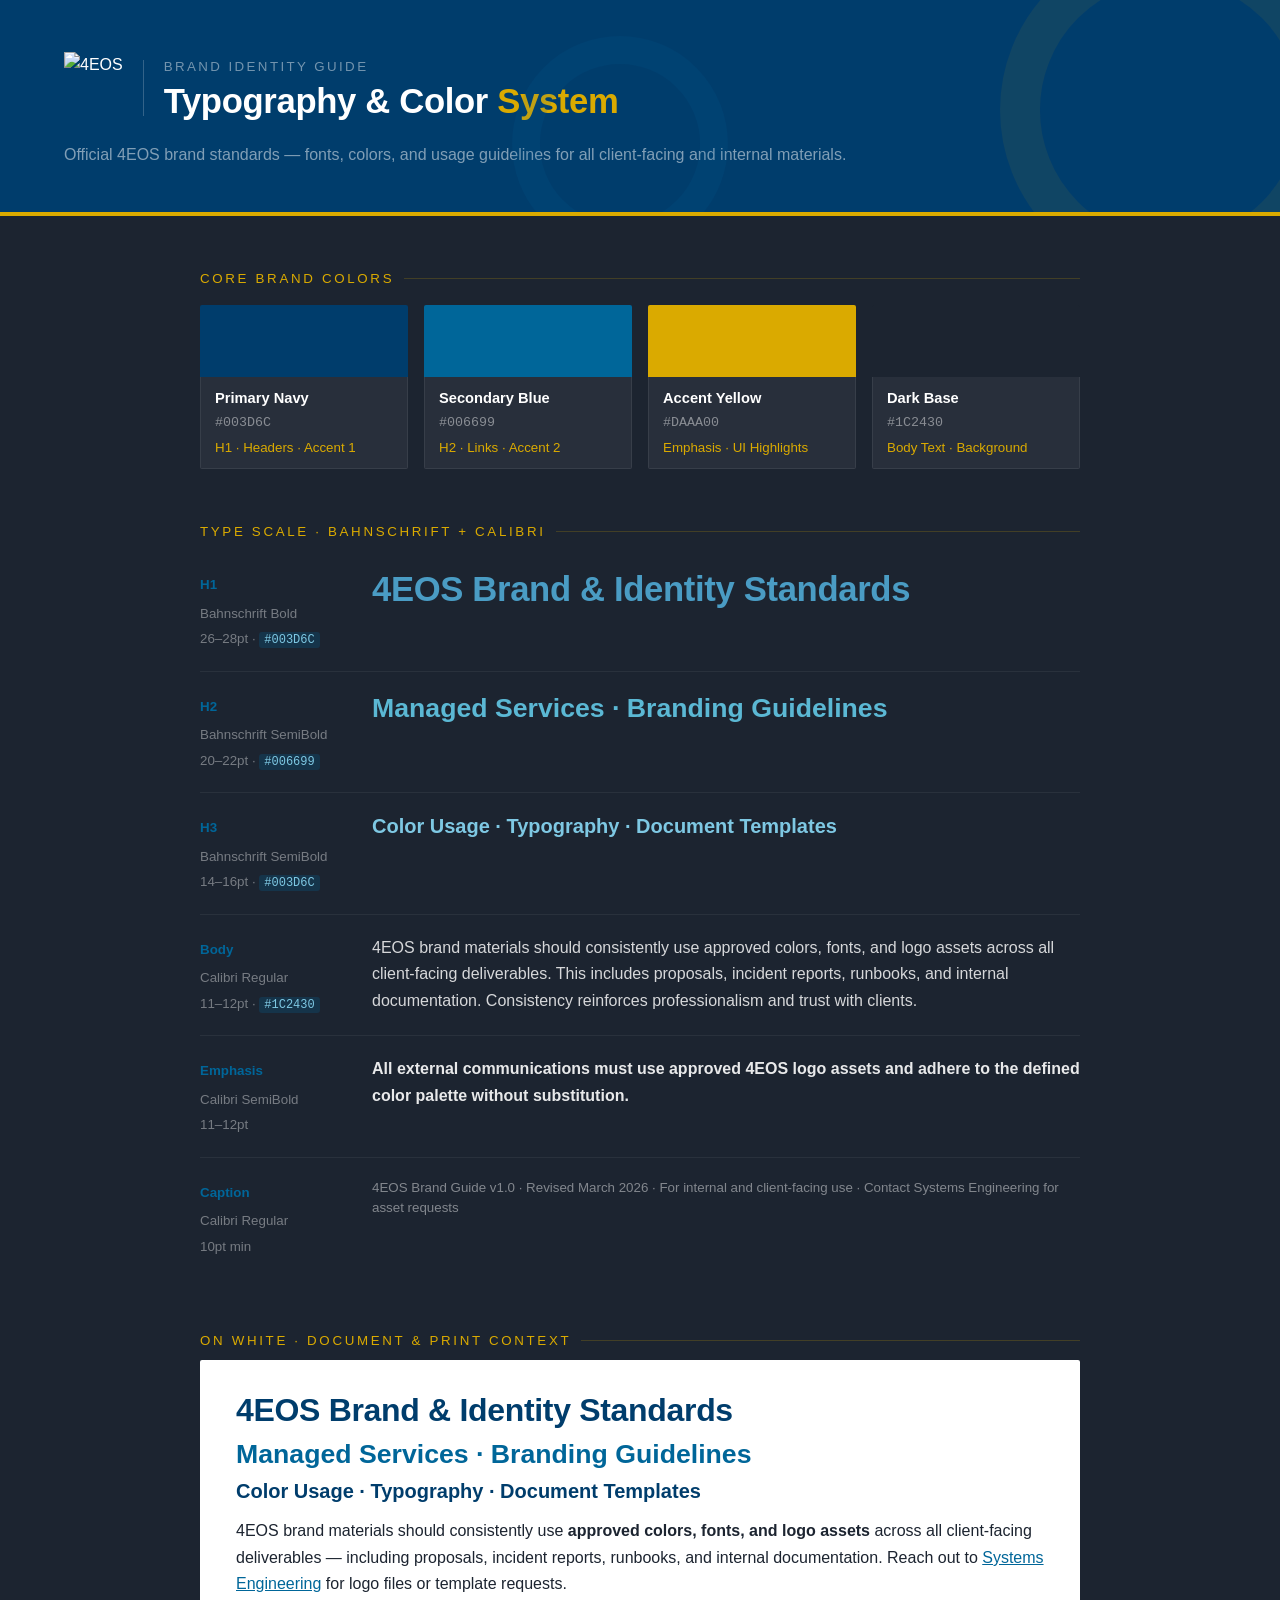
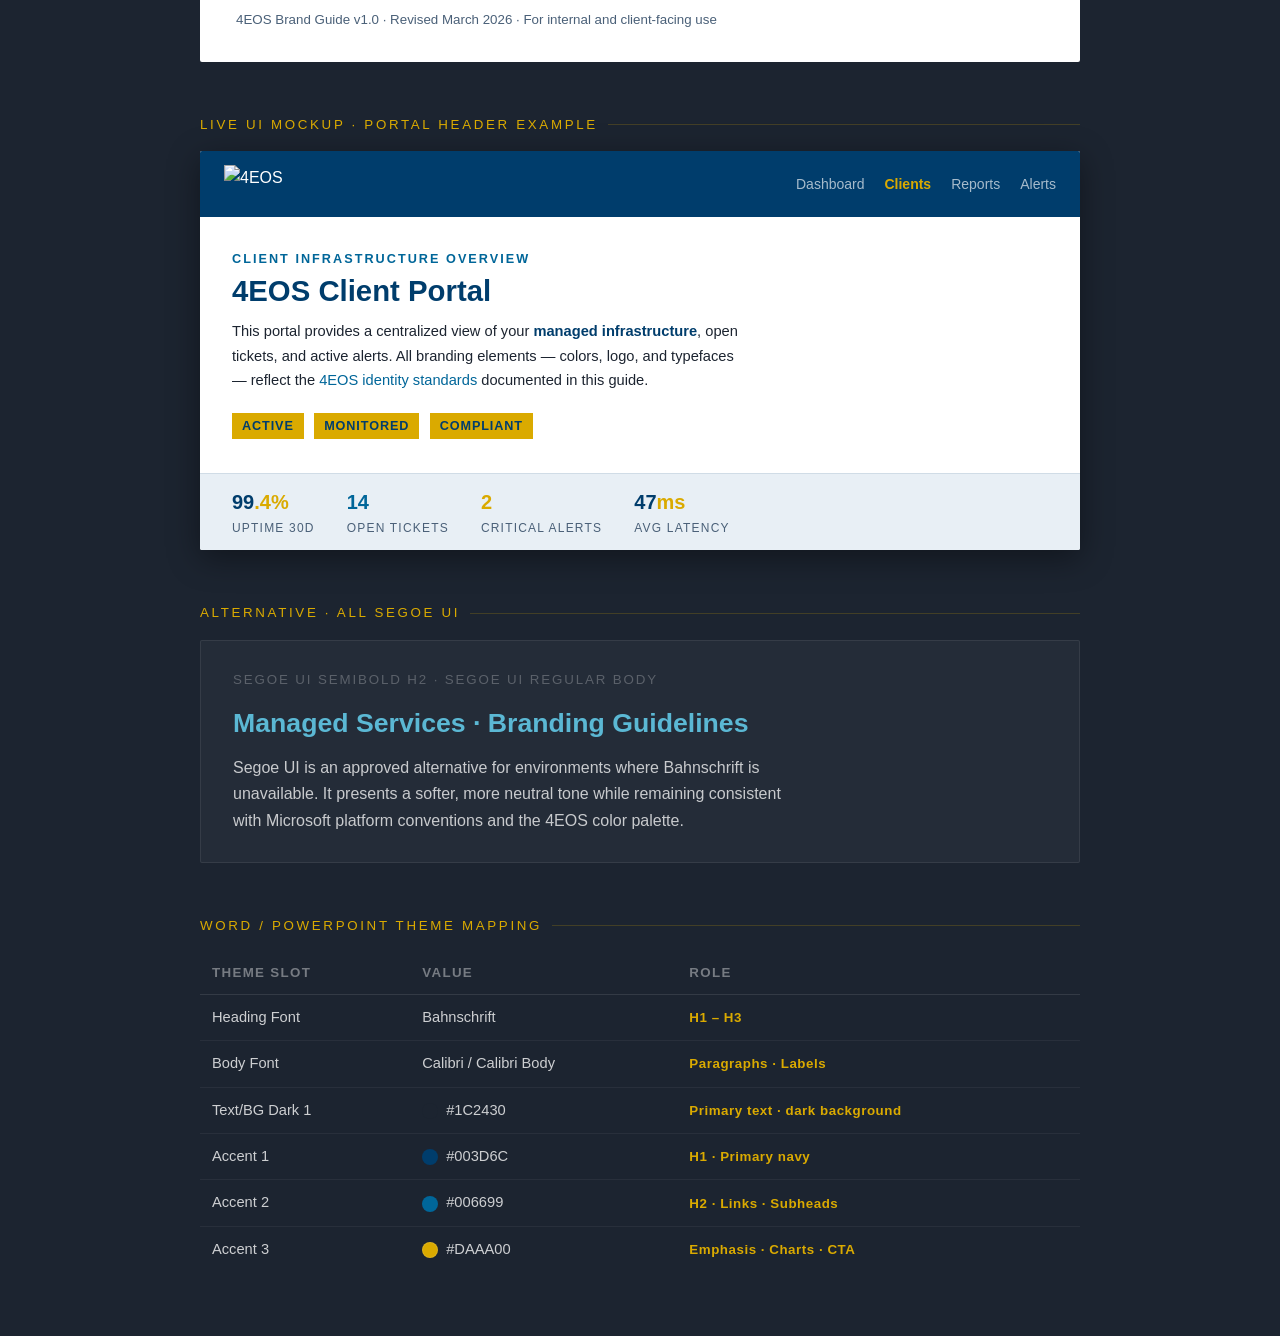
==== index.html @ 2e1c5537 "Add files via upload" ====
<!DOCTYPE html>
<html lang="en">
<head>
<meta charset="UTF-8">
<meta name="viewport" content="width=device-width, initial-scale=1.0">
<title>4EOS Brand Guide</title>
<style>
  :root {
    --navy:   #003D6C;
    --blue:   #006699;
    --yellow: #DAAA00;
    --dark:   #1C2430;
    --mid:    #4A6078;
    --light:  #E8EFF5;
    --white:  #FFFFFF;
  }

  * { box-sizing: border-box; margin: 0; padding: 0; }

  body {
    background: var(--dark);
    color: var(--white);
    font-family: 'Calibri', 'Calibri Body', sans-serif;
    font-size: 12pt;
    line-height: 1.6;
  }

  /* ── HEADER ── */
  .site-header {
    background: var(--navy);
    padding: 52px 64px 44px;
    border-bottom: 4px solid var(--yellow);
    position: relative;
    overflow: hidden;
  }
  .site-header::before {
    content: '';
    position: absolute;
    top: -60px; right: -60px;
    width: 260px; height: 260px;
    border: 40px solid rgba(218,170,0,0.07);
    border-radius: 50%;
  }
  .site-header::after {
    content: '';
    position: absolute;
    bottom: -40px; left: 40%;
    width: 160px; height: 160px;
    border: 28px solid rgba(0,102,153,0.12);
    border-radius: 50%;
  }
  .logo-row {
    display: flex;
    align-items: center;
    gap: 20px;
    margin-bottom: 18px;
  }
  .logo-badge {
    display: inline-block;
    height: 72px;
    width: auto;
  }
  .header-divider {
    width: 1px;
    height: 56px;
    background: rgba(255,255,255,0.2);
  }
  .header-label {
    font-family: 'Calibri', sans-serif;
    font-size: 10pt;
    color: rgba(255,255,255,0.45);
    letter-spacing: 0.18em;
    text-transform: uppercase;
    margin-bottom: 4px;
    display: block;
  }
  .header-title {
    font-family: 'Bahnschrift', 'Arial Narrow', sans-serif;
    font-weight: 700;
    font-size: 26pt;
    color: var(--white);
    letter-spacing: -0.01em;
    line-height: 1.1;
  }
  .header-title span { color: var(--yellow); }
  .header-sub {
    font-family: 'Calibri', sans-serif;
    font-size: 12pt;
    color: rgba(255,255,255,0.5);
    margin-top: 10px;
  }

  /* ── LAYOUT ── */
  .container {
    max-width: 960px;
    margin: 0 auto;
    padding: 0 40px 64px;
  }

  /* ── SECTION TITLES ── */
  .section { margin-top: 52px; }
  .section-label {
    font-family: 'Calibri', sans-serif;
    font-size: 10pt;
    letter-spacing: 0.2em;
    text-transform: uppercase;
    color: var(--yellow);
    margin-bottom: 8px;
    display: flex;
    align-items: center;
    gap: 10px;
  }
  .section-label::after {
    content: '';
    flex: 1;
    height: 1px;
    background: rgba(218,170,0,0.2);
  }

  /* ── TYPE SPECIMENS ── */
  .specimen-row {
    display: grid;
    grid-template-columns: 140px 1fr;
    gap: 0 32px;
    align-items: start;
    padding: 20px 0;
    border-bottom: 1px solid rgba(255,255,255,0.06);
  }
  .specimen-row:last-child { border-bottom: none; }
  .spec-meta { padding-top: 4px; }
  .spec-tag {
    font-family: 'Calibri', sans-serif;
    font-size: 10pt;
    color: var(--blue);
    font-weight: 600;
    display: block;
    margin-bottom: 4px;
  }
  .spec-detail {
    font-family: 'Calibri', sans-serif;
    font-size: 10pt;
    color: rgba(255,255,255,0.4);
    line-height: 1.5;
  }
  .spec-detail code {
    background: rgba(0,102,153,0.25);
    padding: 1px 5px;
    border-radius: 3px;
    font-size: 9pt;
    color: #7EC8E3;
  }

  .t-h1 {
    font-family: 'Bahnschrift', 'Arial Narrow', sans-serif;
    font-weight: 700;
    font-size: 26pt;
    color: #4A9CC4;
    line-height: 1.15;
    letter-spacing: -0.01em;
  }
  .t-h2 {
    font-family: 'Bahnschrift', 'Arial Narrow', sans-serif;
    font-weight: 600;
    font-size: 20pt;
    color: #5BB8D4;
    line-height: 1.2;
  }
  .t-h3 {
    font-family: 'Bahnschrift', 'Arial Narrow', sans-serif;
    font-weight: 600;
    font-size: 15pt;
    color: #7EC8E3;
    line-height: 1.3;
  }
  .t-body {
    font-family: 'Calibri', 'Calibri Body', sans-serif;
    font-size: 12pt;
    color: rgba(255,255,255,0.82);
    line-height: 1.65;
  }
  .t-emphasis {
    font-family: 'Calibri', 'Calibri Body', sans-serif;
    font-size: 12pt;
    font-weight: 600;
    color: rgba(255,255,255,0.9);
    line-height: 1.65;
  }
  .t-caption {
    font-family: 'Calibri', 'Calibri Body', sans-serif;
    font-size: 10pt;
    color: rgba(255,255,255,0.45);
    line-height: 1.5;
  }

  /* On-white */
  .white-panel {
    background: var(--white);
    border-radius: 2px;
    padding: 32px 36px;
  }
  .white-panel .t-h1 { color: var(--navy); }
  .white-panel .t-h2 { color: var(--blue); }
  .white-panel .t-h3 { color: var(--navy); }
  .white-panel .t-body { color: var(--dark); }
  .white-panel .t-emphasis { color: var(--dark); }
  .white-panel .t-caption { color: var(--mid); }

  /* ── COLOR SWATCHES ── */
  .swatch-row {
    display: flex;
    gap: 16px;
    flex-wrap: wrap;
    margin-top: 16px;
  }
  .swatch { flex: 1; min-width: 140px; border-radius: 2px; overflow: hidden; }
  .swatch-color { height: 72px; }
  .swatch-info {
    background: rgba(255,255,255,0.05);
    padding: 10px 14px;
    border: 1px solid rgba(255,255,255,0.07);
    border-top: none;
  }
  .swatch-name {
    font-family: 'Bahnschrift', sans-serif;
    font-size: 11pt;
    font-weight: 600;
    color: var(--white);
    display: block;
  }
  .swatch-hex {
    font-family: 'Calibri', monospace;
    font-size: 10pt;
    color: rgba(255,255,255,0.45);
    margin-top: 2px;
    display: block;
  }
  .swatch-role {
    font-family: 'Calibri', sans-serif;
    font-size: 10pt;
    color: var(--yellow);
    margin-top: 3px;
    display: block;
  }

  /* ── MOCKUP ── */
  .mockup-card {
    background: var(--white);
    border-radius: 2px;
    overflow: hidden;
    margin-top: 16px;
    box-shadow: 0 8px 32px rgba(0,0,0,0.4);
  }
  .card-header-bar {
    background: var(--navy);
    padding: 14px 24px;
    display: flex;
    align-items: center;
    justify-content: space-between;
  }
  .card-nav { display: flex; gap: 20px; }
  .card-nav a {
    font-family: 'Calibri', sans-serif;
    font-size: 10.5pt;
    color: rgba(255,255,255,0.65);
    text-decoration: none;
  }
  .card-nav a.active { color: var(--yellow); font-weight: 600; }
  .card-body { padding: 32px 32px 28px; }
  .card-eyebrow {
    font-family: 'Calibri', sans-serif;
    font-size: 9.5pt;
    letter-spacing: 0.16em;
    text-transform: uppercase;
    color: var(--blue);
    font-weight: 600;
    margin-bottom: 6px;
  }
  .card-h1 {
    font-family: 'Bahnschrift', sans-serif;
    font-weight: 700;
    font-size: 22pt;
    color: var(--navy);
    line-height: 1.1;
    margin-bottom: 12px;
  }
  .card-body-text {
    font-family: 'Calibri', 'Calibri Body', sans-serif;
    font-size: 11pt;
    color: var(--dark);
    line-height: 1.65;
    max-width: 520px;
    margin-bottom: 20px;
  }
  .card-body-text strong { color: var(--navy); font-weight: 600; }
  .card-body-text a { color: var(--blue); text-decoration: none; }
  .highlight-pill {
    display: inline-block;
    background: var(--yellow);
    color: var(--navy);
    font-family: 'Bahnschrift', sans-serif;
    font-weight: 700;
    font-size: 9.5pt;
    letter-spacing: 0.07em;
    padding: 3px 10px;
    margin-right: 6px;
    margin-bottom: 6px;
  }
  .card-footer-bar {
    background: var(--light);
    border-top: 1px solid #D0DCE6;
    padding: 12px 32px;
    display: flex;
    gap: 32px;
  }
  .stat-val {
    font-family: 'Bahnschrift', sans-serif;
    font-weight: 700;
    font-size: 15pt;
    color: var(--navy);
  }
  .stat-val span { color: var(--yellow); }
  .stat-lbl {
    font-family: 'Calibri', sans-serif;
    font-size: 9pt;
    color: var(--mid);
    text-transform: uppercase;
    letter-spacing: 0.1em;
    display: block;
    margin-top: 1px;
  }

  /* ── SEGOE ALT ── */
  .segoe-demo {
    background: rgba(255,255,255,0.04);
    border: 1px solid rgba(255,255,255,0.08);
    border-radius: 2px;
    padding: 28px 32px;
    margin-top: 16px;
  }
  .segoe-h {
    font-family: 'Segoe UI Variable', 'Segoe UI', sans-serif;
    font-weight: 600;
    font-size: 20pt;
    color: #5BB8D4;
    margin-bottom: 10px;
  }
  .segoe-body {
    font-family: 'Segoe UI Variable', 'Segoe UI', sans-serif;
    font-weight: 400;
    font-size: 12pt;
    color: rgba(255,255,255,0.75);
    line-height: 1.65;
    max-width: 560px;
  }
  .compare-label {
    font-family: 'Calibri', sans-serif;
    font-size: 10pt;
    letter-spacing: 0.14em;
    text-transform: uppercase;
    color: rgba(255,255,255,0.25);
    margin-bottom: 12px;
  }

  /* ── THEME TABLE ── */
  .theme-table {
    width: 100%;
    border-collapse: collapse;
    margin-top: 16px;
    font-family: 'Calibri', sans-serif;
    font-size: 11pt;
  }
  .theme-table th {
    font-family: 'Bahnschrift', sans-serif;
    font-size: 10pt;
    font-weight: 600;
    letter-spacing: 0.1em;
    text-transform: uppercase;
    color: rgba(255,255,255,0.4);
    border-bottom: 1px solid rgba(255,255,255,0.1);
    padding: 10px 12px;
    text-align: left;
  }
  .theme-table td {
    padding: 11px 12px;
    border-bottom: 1px solid rgba(255,255,255,0.05);
    color: rgba(255,255,255,0.78);
    vertical-align: middle;
  }
  .theme-table tr:last-child td { border-bottom: none; }
  .theme-table .dot {
    display: inline-block;
    width: 16px; height: 16px;
    border-radius: 50%;
    vertical-align: middle;
    margin-right: 8px;
  }
  .theme-table .role-cell {
    color: var(--yellow);
    font-weight: 600;
    font-size: 10pt;
    letter-spacing: 0.04em;
  }
</style>
</head>
<body>

<header class="site-header">
  <div class="logo-row">
    <img class="logo-badge" src="https://raw.githubusercontent.com/4EOS/deployment-assets/refs/heads/main/4eos_original_logo.webp" alt="4EOS">
    <div class="header-divider"></div>
    <div>
      <span class="header-label">Brand Identity Guide</span>
      <div class="header-title">Typography &amp; Color<span> System</span></div>
    </div>
  </div>
  <div class="header-sub">Official 4EOS brand standards — fonts, colors, and usage guidelines for all client-facing and internal materials.</div>
</header>

<div class="container">

  <!-- COLOR PALETTE -->
  <div class="section">
    <div class="section-label">Core Brand Colors</div>
    <div class="swatch-row">
      <div class="swatch">
        <div class="swatch-color" style="background:#003D6C;"></div>
        <div class="swatch-info">
          <span class="swatch-name">Primary Navy</span>
          <span class="swatch-hex">#003D6C</span>
          <span class="swatch-role">H1 · Headers · Accent 1</span>
        </div>
      </div>
      <div class="swatch">
        <div class="swatch-color" style="background:#006699;"></div>
        <div class="swatch-info">
          <span class="swatch-name">Secondary Blue</span>
          <span class="swatch-hex">#006699</span>
          <span class="swatch-role">H2 · Links · Accent 2</span>
        </div>
      </div>
      <div class="swatch">
        <div class="swatch-color" style="background:#DAAA00;"></div>
        <div class="swatch-info">
          <span class="swatch-name">Accent Yellow</span>
          <span class="swatch-hex">#DAAA00</span>
          <span class="swatch-role">Emphasis · UI Highlights</span>
        </div>
      </div>
      <div class="swatch">
        <div class="swatch-color" style="background:#1C2430;"></div>
        <div class="swatch-info">
          <span class="swatch-name">Dark Base</span>
          <span class="swatch-hex">#1C2430</span>
          <span class="swatch-role">Body Text · Background</span>
        </div>
      </div>
    </div>
  </div>

  <!-- TYPE SCALE -->
  <div class="section">
    <div class="section-label">Type Scale · Bahnschrift + Calibri</div>

    <div class="specimen-row">
      <div class="spec-meta">
        <span class="spec-tag">H1</span>
        <span class="spec-detail">Bahnschrift Bold<br>26–28pt · <code>#003D6C</code></span>
      </div>
      <div class="t-h1">4EOS Brand &amp; Identity Standards</div>
    </div>

    <div class="specimen-row">
      <div class="spec-meta">
        <span class="spec-tag">H2</span>
        <span class="spec-detail">Bahnschrift SemiBold<br>20–22pt · <code>#006699</code></span>
      </div>
      <div class="t-h2">Managed Services · Branding Guidelines</div>
    </div>

    <div class="specimen-row">
      <div class="spec-meta">
        <span class="spec-tag">H3</span>
        <span class="spec-detail">Bahnschrift SemiBold<br>14–16pt · <code>#003D6C</code></span>
      </div>
      <div class="t-h3">Color Usage · Typography · Document Templates</div>
    </div>

    <div class="specimen-row">
      <div class="spec-meta">
        <span class="spec-tag">Body</span>
        <span class="spec-detail">Calibri Regular<br>11–12pt · <code>#1C2430</code></span>
      </div>
      <div class="t-body">4EOS brand materials should consistently use approved colors, fonts, and logo assets across all client-facing deliverables. This includes proposals, incident reports, runbooks, and internal documentation. Consistency reinforces professionalism and trust with clients.</div>
    </div>

    <div class="specimen-row">
      <div class="spec-meta">
        <span class="spec-tag">Emphasis</span>
        <span class="spec-detail">Calibri SemiBold<br>11–12pt</span>
      </div>
      <div class="t-emphasis">All external communications must use approved 4EOS logo assets and adhere to the defined color palette without substitution.</div>
    </div>

    <div class="specimen-row">
      <div class="spec-meta">
        <span class="spec-tag">Caption</span>
        <span class="spec-detail">Calibri Regular<br>10pt min</span>
      </div>
      <div class="t-caption">4EOS Brand Guide v1.0 · Revised March 2026 · For internal and client-facing use · Contact Systems Engineering for asset requests</div>
    </div>
  </div>

  <!-- ON-WHITE -->
  <div class="section">
    <div class="section-label">On White · Document &amp; Print Context</div>
    <div class="white-panel">
      <div class="t-h1" style="color:#003D6C; font-size:24pt;">4EOS Brand &amp; Identity Standards</div>
      <div class="t-h2" style="margin-top:10px;">Managed Services · Branding Guidelines</div>
      <div class="t-h3" style="margin-top:8px;">Color Usage · Typography · Document Templates</div>
      <div class="t-body" style="color:#1C2430; margin-top:14px;">4EOS brand materials should consistently use <span style="font-weight:600;">approved colors, fonts, and logo assets</span> across all client-facing deliverables — including proposals, incident reports, runbooks, and internal documentation. Reach out to <a href="#" style="color:#006699;">Systems Engineering</a> for logo files or template requests.</div>
      <div class="t-caption" style="color:#4A6078; margin-top:12px;">4EOS Brand Guide v1.0 · Revised March 2026 · For internal and client-facing use</div>
    </div>
  </div>

  <!-- LIVE MOCKUP -->
  <div class="section">
    <div class="section-label">Live UI Mockup · Portal Header Example</div>
    <div class="mockup-card">
      <div class="card-header-bar">
        <img src="https://raw.githubusercontent.com/4EOS/deployment-assets/refs/heads/main/4eos_original_logo.webp" alt="4EOS" style="height:38px; width:auto;">
        <nav class="card-nav">
          <a href="#">Dashboard</a>
          <a href="#" class="active">Clients</a>
          <a href="#">Reports</a>
          <a href="#">Alerts</a>
        </nav>
      </div>
      <div class="card-body">
        <div class="card-eyebrow">Client Infrastructure Overview</div>
        <div class="card-h1">4EOS Client Portal</div>
        <div class="card-body-text">
          This portal provides a centralized view of your <strong>managed infrastructure</strong>, open tickets, and active alerts. All branding elements — colors, logo, and typefaces — reflect the <a href="#">4EOS identity standards</a> documented in this guide.
        </div>
        <span class="highlight-pill">ACTIVE</span>
        <span class="highlight-pill">MONITORED</span>
        <span class="highlight-pill">COMPLIANT</span>
      </div>
      <div class="card-footer-bar">
        <div class="stat-item">
          <div class="stat-val">99<span>.4%</span></div>
          <div class="stat-lbl">Uptime 30d</div>
        </div>
        <div class="stat-item">
          <div class="stat-val" style="color:#006699;">14</div>
          <div class="stat-lbl">Open Tickets</div>
        </div>
        <div class="stat-item">
          <div class="stat-val" style="color:#DAAA00;">2</div>
          <div class="stat-lbl">Critical Alerts</div>
        </div>
        <div class="stat-item">
          <div class="stat-val">47<span>ms</span></div>
          <div class="stat-lbl">Avg Latency</div>
        </div>
      </div>
    </div>
  </div>

  <!-- SEGOE ALT -->
  <div class="section">
    <div class="section-label">Alternative · All Segoe UI</div>
    <div class="segoe-demo">
      <div class="compare-label">Segoe UI SemiBold H2 · Segoe UI Regular Body</div>
      <div class="segoe-h">Managed Services · Branding Guidelines</div>
      <div class="segoe-body">Segoe UI is an approved alternative for environments where Bahnschrift is unavailable. It presents a softer, more neutral tone while remaining consistent with Microsoft platform conventions and the 4EOS color palette.</div>
    </div>
  </div>

  <!-- THEME TABLE -->
  <div class="section">
    <div class="section-label">Word / PowerPoint Theme Mapping</div>
    <table class="theme-table">
      <thead>
        <tr>
          <th>Theme Slot</th>
          <th>Value</th>
          <th>Role</th>
        </tr>
      </thead>
      <tbody>
        <tr>
          <td>Heading Font</td>
          <td>Bahnschrift</td>
          <td class="role-cell">H1 – H3</td>
        </tr>
        <tr>
          <td>Body Font</td>
          <td>Calibri / Calibri Body</td>
          <td class="role-cell">Paragraphs · Labels</td>
        </tr>
        <tr>
          <td>Text/BG Dark 1</td>
          <td><span class="dot" style="background:#1C2430;"></span>#1C2430</td>
          <td class="role-cell">Primary text · dark background</td>
        </tr>
        <tr>
          <td>Accent 1</td>
          <td><span class="dot" style="background:#003D6C;"></span>#003D6C</td>
          <td class="role-cell">H1 · Primary navy</td>
        </tr>
        <tr>
          <td>Accent 2</td>
          <td><span class="dot" style="background:#006699;"></span>#006699</td>
          <td class="role-cell">H2 · Links · Subheads</td>
        </tr>
        <tr>
          <td>Accent 3</td>
          <td><span class="dot" style="background:#DAAA00; border:1px solid rgba(255,255,255,0.1);"></span>#DAAA00</td>
          <td class="role-cell">Emphasis · Charts · CTA</td>
        </tr>
      </tbody>
    </table>
  </div>

</div>
</body>
</html>
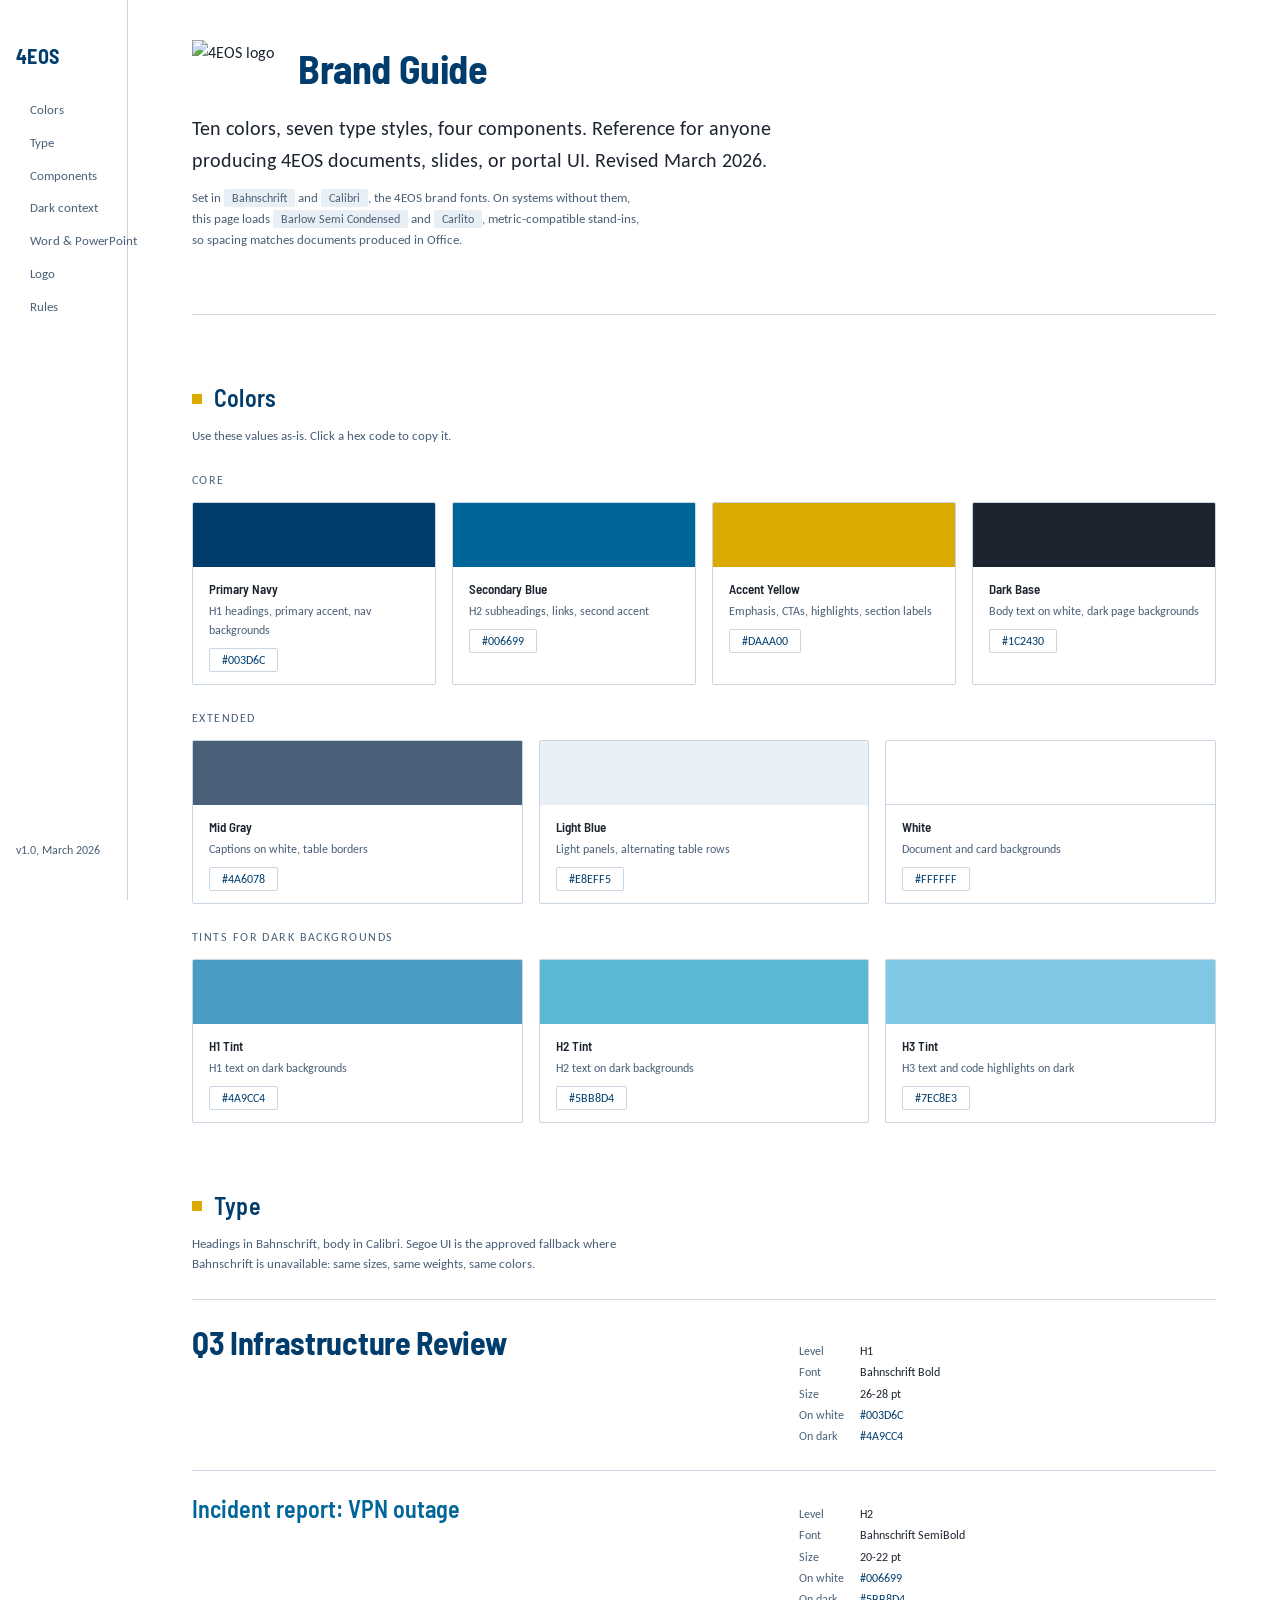
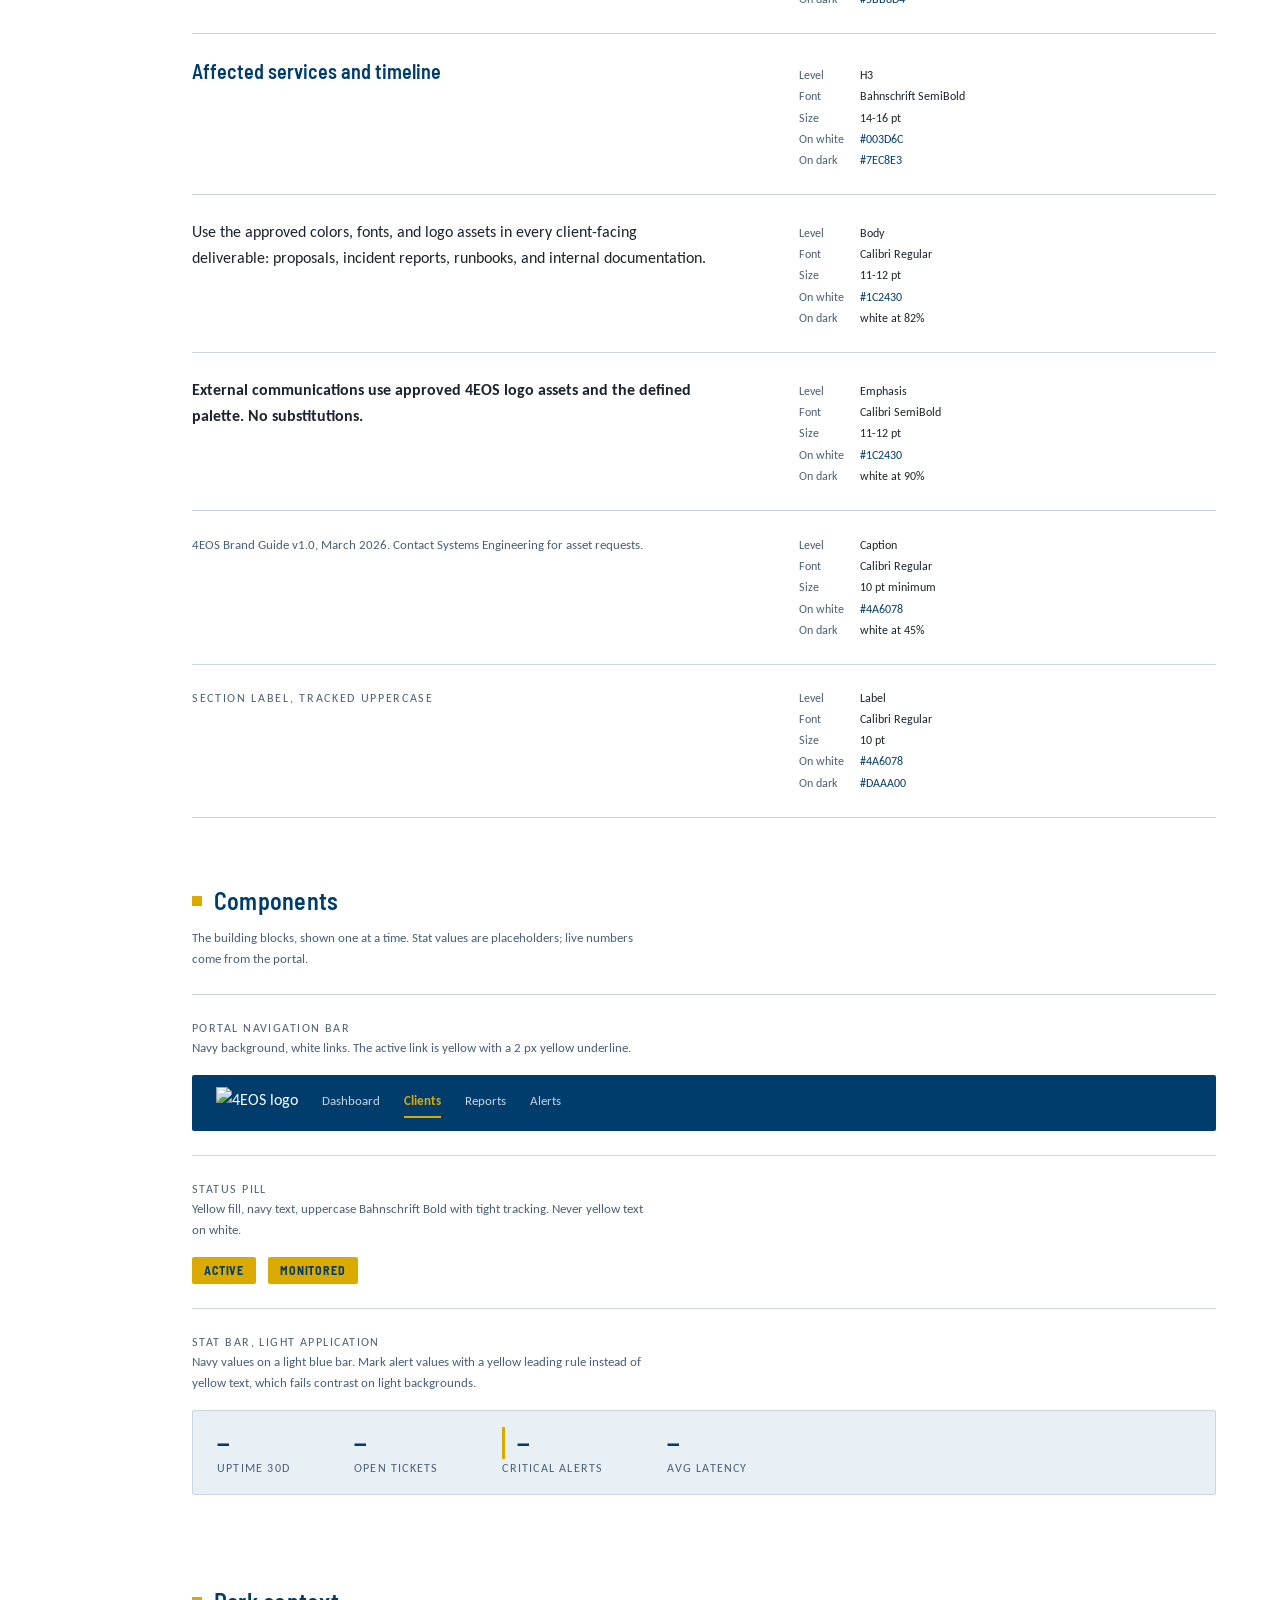
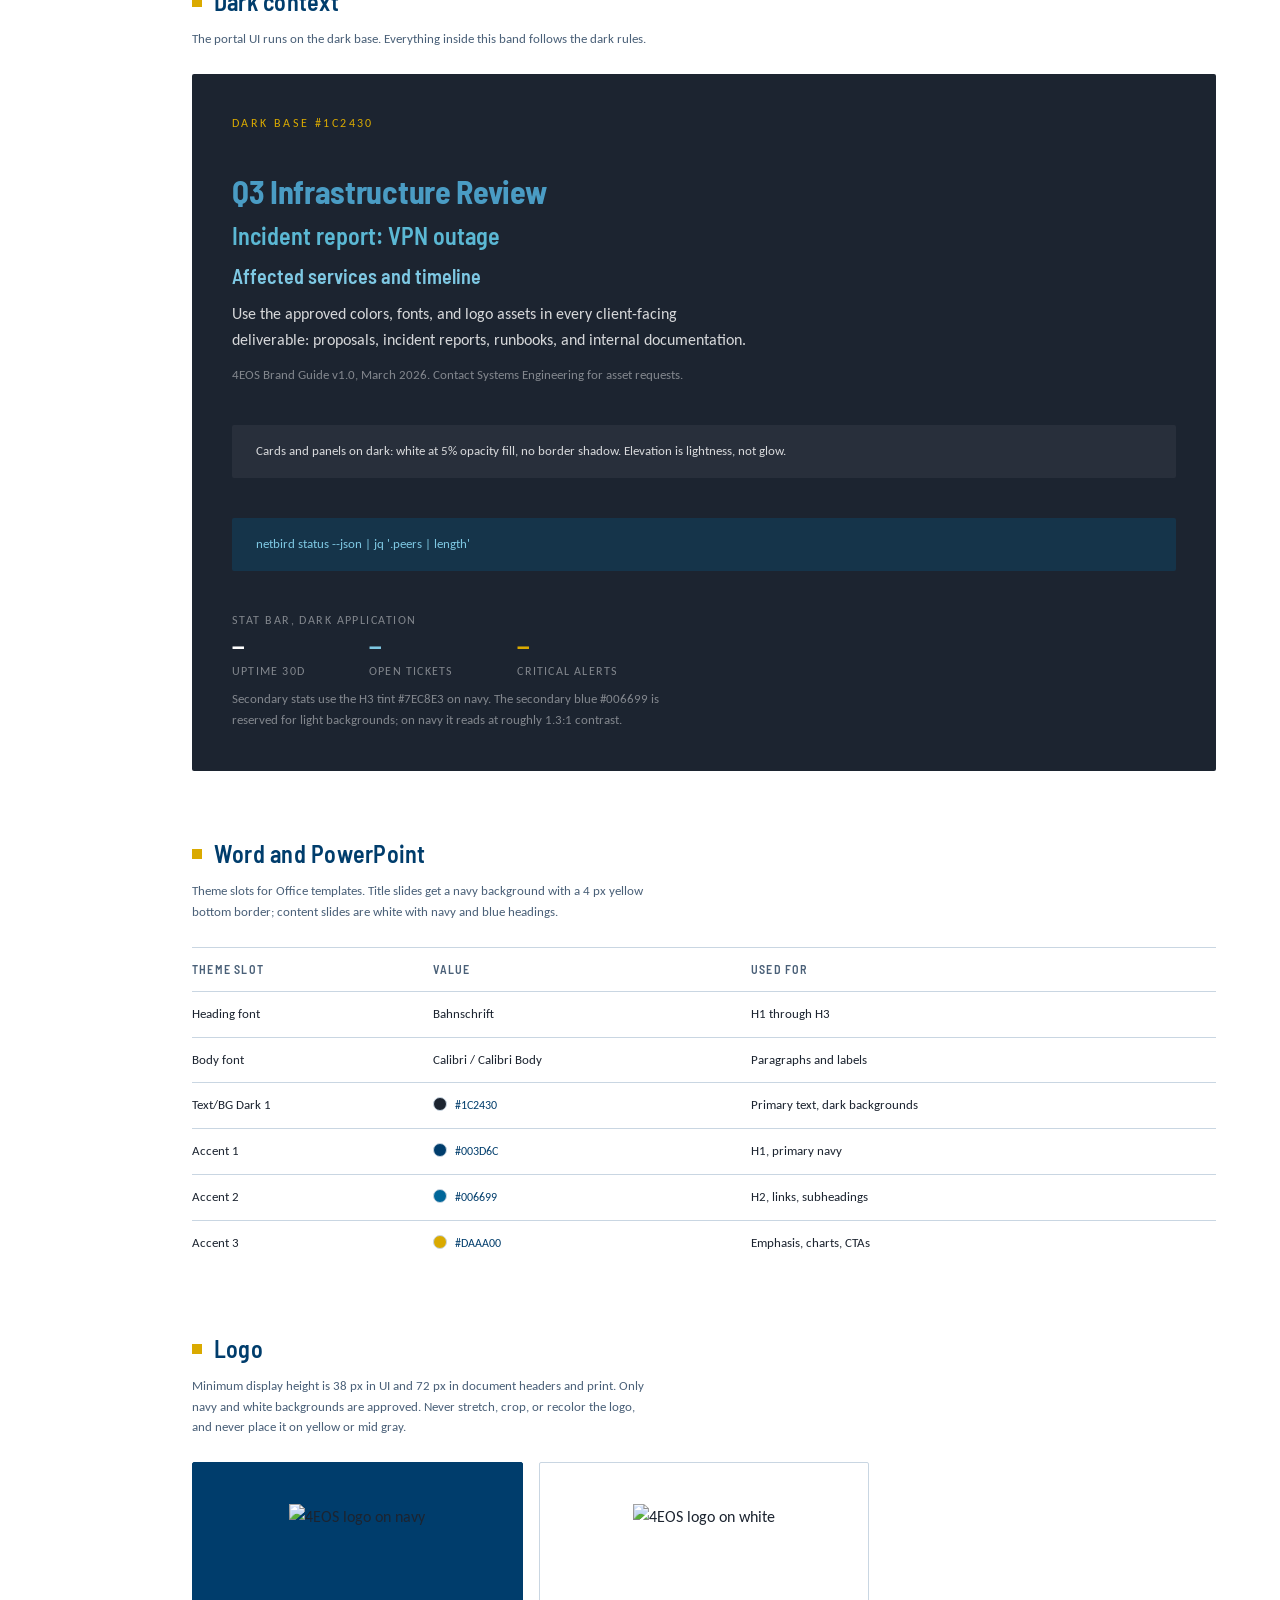
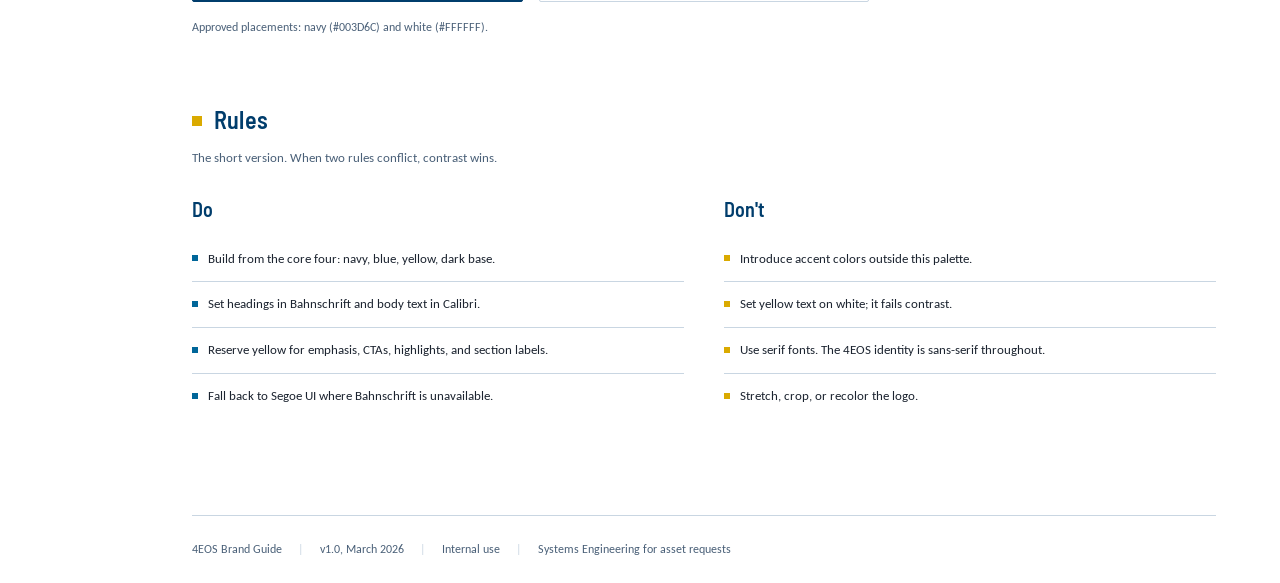
==== commit 0137ab0a: "Revamp brand guide page, add Office/print/web templates - index.html: restructured catalogue layout," ====
--- a/index.html
+++ b/index.html
@@ -2,626 +2,1057 @@
 <html lang="en">
 <head>
 <meta charset="UTF-8">
-<meta name="viewport" content="width=device-width, initial-scale=1.0">
+<meta name="viewport" content="width=device-width, initial-scale=1, viewport-fit=cover">
 <title>4EOS Brand Guide</title>
+<link rel="preconnect" href="https://fonts.googleapis.com">
+<link rel="preconnect" href="https://fonts.gstatic.com" crossorigin>
+<link rel="stylesheet" href="https://fonts.googleapis.com/css2?family=Barlow+Semi+Condensed:wght@600;700&family=Carlito:ital,wght@0,400;0,700;1,400&display=swap">
 <style>
-  :root {
-    --navy:   #003D6C;
-    --blue:   #006699;
-    --yellow: #DAAA00;
-    --dark:   #1C2430;
-    --mid:    #4A6078;
-    --light:  #E8EFF5;
-    --white:  #FFFFFF;
+/* Hallmark · genre: modern-minimal · macrostructure: Catalogue · tone: utilitarian
+ * theme: brand-locked 4EOS palette (white paper · navy/blue/yellow · Bahnschrift+Calibri, with
+ * Barlow Semi Condensed / Carlito webfont stand-ins on systems without the Microsoft fonts)
+ * nav: N3 side-rail (side=left, width=16ch, indicator=text-only) · footer: Ft2 inline single line (separator=pipe)
+ * heads: stacked single column, zero eyebrows, yellow square anchor
+ * enrichment: none (typography + swatches) · motion: copy-feedback only
+ * contrast: pass (40-41) · nav: N3 · footer: Ft2 · slop: pass (42-45)
+ * honest: pass (46) · chrome: pass (47) · tokens: pass (48) · responsive: pass (49) · icons: pass (30)
+ * mobile: pass (34, 49, 50-57)
+ * pre-emit critique: P5 H4 E4 S5 R5 V4
+ * Note: brand paper is pure #FFFFFF by 4EOS specification; Hallmark's tinted-paper rule yields to the locked brand token.
+ * Canonical token export for other projects: ./tokens.css (values come from 4EOS-Brand-Styling-SKILL.md).
+ */
+:root {
+  /* Brand tokens (locked: 4EOS Brand Guide v1.0, March 2026) */
+  --color-navy:    #003D6C;
+  --color-blue:    #006699;
+  --color-yellow:  #DAAA00;
+  --color-dark:    #1C2430;
+  --color-mid:     #4A6078;
+  --color-light:   #E8EFF5;
+  --color-white:   #FFFFFF;
+  --color-h1-tint: #4A9CC4;
+  --color-h2-tint: #5BB8D4;
+  --color-h3-tint: #7EC8E3;
+
+  /* System tokens (derived, not brand) */
+  --color-paper:   var(--color-white);
+  --color-paper-2: var(--color-light);
+  --color-ink:     var(--color-dark);
+  --color-muted:   var(--color-mid);
+  --color-rule:    #C9D6E2;
+  --color-focus:   var(--color-blue);
+  --color-focus-dark: var(--color-h3-tint);
+
+  /* Dark-surface alpha values (brand spec) */
+  --color-dark-body:    rgba(255, 255, 255, 0.82);
+  --color-dark-caption: rgba(255, 255, 255, 0.45);
+  --color-dark-panel:   rgba(255, 255, 255, 0.05);
+  --color-dark-navlink: rgba(255, 255, 255, 0.78);
+  --color-code-bg:      rgba(0, 102, 153, 0.25);
+
+  --font-display: 'Bahnschrift', 'Barlow Semi Condensed', 'Arial Narrow', sans-serif;
+  --font-body:    'Calibri', 'Calibri Body', 'Carlito', 'Segoe UI', sans-serif;
+  --font-mono:    'Calibri', 'Carlito', monospace;
+
+  --space-3xs: 0.125rem;
+  --space-2xs: 0.25rem;
+  --space-xs:  0.5rem;
+  --space-sm:  0.75rem;
+  --space-md:  1rem;
+  --space-lg:  1.5rem;
+  --space-xl:  2.5rem;
+  --space-2xl: 4rem;
+  --space-3xl: 6rem;
+
+  --text-xs:   0.75rem;
+  --text-sm:   0.8125rem;
+  --text-base: 1rem;
+  --text-md:   1.25rem;
+  --text-lg:   1.5rem;
+  --text-xl:   2rem;
+  --text-2xl:  clamp(1.75rem, 3vw + 0.5rem, 2.5rem);
+
+  --ease-out: cubic-bezier(0.16, 1, 0.3, 1);
+  --dur-micro: 120ms;
+  --dur-short: 220ms;
+
+  --radius: 2px;
+  --rail-w: 16ch;
+}
+
+* { box-sizing: border-box; margin: 0; padding: 0; }
+
+html { overflow-x: clip; scroll-behavior: smooth; }
+body {
+  overflow-x: clip;
+  background: var(--color-paper);
+  color: var(--color-ink);
+  font-family: var(--font-body);
+  font-size: var(--text-base);
+  line-height: 1.6;
+}
+
+/* -- Side rail (N3): persistent table of contents -- */
+.rail {
+  position: fixed;
+  inset-block: 0;
+  inset-inline-start: 0;
+  width: var(--rail-w);
+  padding: var(--space-xl) var(--space-md);
+  border-inline-end: 1px solid var(--color-rule);
+  display: flex;
+  flex-direction: column;
+  gap: var(--space-lg);
+  background: var(--color-paper);
+  z-index: 10;
+}
+.rail-mark {
+  font-family: var(--font-display);
+  font-weight: 700;
+  font-size: var(--text-md);
+  color: var(--color-navy);
+  letter-spacing: 0.02em;
+  text-decoration: none;
+  white-space: nowrap;
+}
+.rail-links {
+  display: flex;
+  flex-direction: column;
+  gap: var(--space-2xs);
+}
+.rail-links a {
+  font-size: var(--text-sm);
+  color: var(--color-muted);
+  text-decoration: none;
+  padding-block: var(--space-2xs);
+  white-space: nowrap;
+  border-inline-start: 2px solid transparent;
+  padding-inline-start: var(--space-sm);
+  transition: color var(--dur-micro) var(--ease-out), border-color var(--dur-micro) var(--ease-out);
+}
+@media (hover: hover) {
+  .rail-links a:hover { color: var(--color-navy); border-inline-start-color: var(--color-yellow); }
+}
+.rail-links a:active { color: var(--color-navy); }
+.rail-links a:focus-visible,
+.rail-mark:focus-visible {
+  outline: 2px solid var(--color-focus);
+  outline-offset: 2px;
+}
+.rail-foot {
+  margin-top: auto;
+  font-size: var(--text-xs);
+  color: var(--color-muted);
+}
+
+/* -- Page frame -- */
+.page {
+  margin-inline-start: var(--rail-w);
+  padding-inline: clamp(var(--space-md), 5vw, var(--space-3xl));
+}
+
+/* -- Masthead -- */
+.masthead {
+  padding-block: var(--space-xl) var(--space-2xl);
+  border-block-end: 1px solid var(--color-rule);
+}
+.masthead-row {
+  display: flex;
+  align-items: center;
+  gap: var(--space-lg);
+  flex-wrap: wrap;
+}
+.masthead-logo { height: 56px; width: auto; display: block; }
+.masthead h1 {
+  font-family: var(--font-display);
+  font-weight: 700;
+  font-size: var(--text-2xl);
+  color: var(--color-navy);
+  letter-spacing: -0.01em;
+  line-height: 1.1;
+  overflow-wrap: anywhere;
+  min-width: 0;
+}
+.masthead-count {
+  margin-top: var(--space-md);
+  font-size: var(--text-md);
+  color: var(--color-ink);
+  max-width: 60ch;
+}
+.masthead-note {
+  margin-top: var(--space-sm);
+  font-size: var(--text-sm);
+  color: var(--color-muted);
+  max-width: 65ch;
+}
+.masthead-note code {
+  font-family: var(--font-mono);
+  font-size: var(--text-xs);
+  background: var(--color-paper-2);
+  padding: var(--space-3xs) var(--space-xs);
+  border-radius: var(--radius);
+}
+
+/* -- Sections -- */
+.section { padding-block: var(--space-2xl) 0; }
+.section-head {
+  display: flex;
+  align-items: baseline;
+  gap: var(--space-sm);
+  margin-bottom: var(--space-xs);
+}
+.section-head::before {
+  content: '';
+  width: 10px;
+  height: 10px;
+  background: var(--color-yellow);
+  align-self: center;
+  flex: none;
+}
+.section-head h2 {
+  font-family: var(--font-display);
+  font-weight: 600;
+  font-size: var(--text-lg);
+  color: var(--color-navy);
+  letter-spacing: 0.01em;
+  overflow-wrap: anywhere;
+  min-width: 0;
+}
+.section-sub {
+  font-size: var(--text-sm);
+  color: var(--color-muted);
+  max-width: 65ch;
+  margin-bottom: var(--space-lg);
+}
+
+/* -- Colors: catalogue grid -- */
+.swatch-group { margin-top: var(--space-lg); }
+.swatch-group-label {
+  font-size: var(--text-xs);
+  color: var(--color-muted);
+  text-transform: uppercase;
+  letter-spacing: 0.12em;
+  margin-bottom: var(--space-sm);
+}
+.swatch-grid {
+  display: grid;
+  grid-template-columns: repeat(auto-fit, minmax(180px, 1fr));
+  gap: var(--space-md);
+}
+.swatch {
+  border: 1px solid var(--color-rule);
+  border-radius: var(--radius);
+  overflow: hidden;
+  min-width: 0;
+}
+.swatch-chip { height: 64px; }
+.swatch-body { padding: var(--space-sm) var(--space-md); }
+.swatch-name {
+  font-family: var(--font-display);
+  font-weight: 600;
+  font-size: var(--text-sm);
+  color: var(--color-ink);
+  display: block;
+}
+.swatch-role {
+  font-size: var(--text-xs);
+  color: var(--color-muted);
+  display: block;
+  margin-top: var(--space-3xs);
+}
+
+/* Click-to-copy hex button, 8 states */
+.copy-btn {
+  appearance: none;
+  border: 1px solid var(--color-rule);
+  background: var(--color-paper);
+  border-radius: var(--radius);
+  font-family: var(--font-mono);
+  font-size: var(--text-xs);
+  color: var(--color-navy);
+  padding: var(--space-2xs) var(--space-sm);
+  margin-top: var(--space-xs);
+  cursor: pointer;
+  white-space: nowrap;
+  transition: background-color var(--dur-micro) var(--ease-out), color var(--dur-micro) var(--ease-out), transform 100ms var(--ease-out);
+}
+@media (hover: hover) {
+  .copy-btn:hover, .copy-btn.is-hover { background: var(--color-paper-2); }
+}
+.copy-btn:focus-visible, .copy-btn.is-focus {
+  outline: 2px solid var(--color-focus);
+  outline-offset: 2px;
+}
+.copy-btn:active, .copy-btn.is-active { transform: translateY(1px); }
+.copy-btn:disabled, .copy-btn.is-disabled { opacity: 0.5; cursor: not-allowed; }
+.copy-btn[data-state="loading"] { color: var(--color-muted); }
+.copy-btn[data-state="error"]   { color: var(--color-navy); border-color: var(--color-yellow); }
+.copy-btn[data-state="copied"],
+.copy-btn.is-success {
+  background: var(--color-navy);
+  color: var(--color-white);
+  border-color: var(--color-navy);
+}
+@media (pointer: coarse) {
+  .copy-btn { min-height: 44px; padding-inline: var(--space-md); }
+}
+
+/* Swatch chip fills */
+.chip-navy    { background: var(--color-navy); }
+.chip-blue    { background: var(--color-blue); }
+.chip-yellow  { background: var(--color-yellow); }
+.chip-dark    { background: var(--color-dark); }
+.chip-mid     { background: var(--color-mid); }
+.chip-light   { background: var(--color-light); }
+.chip-white   { background: var(--color-white); border-bottom: 1px solid var(--color-rule); }
+.chip-h1-tint { background: var(--color-h1-tint); }
+.chip-h2-tint { background: var(--color-h2-tint); }
+.chip-h3-tint { background: var(--color-h3-tint); }
+
+/* -- Type: tabular spec sheet (F3) -- */
+.type-table { border-top: 1px solid var(--color-rule); }
+.type-row {
+  display: grid;
+  grid-template-columns: minmax(0, 1.4fr) minmax(0, 1fr);
+  gap: var(--space-lg);
+  padding: var(--space-lg) 0;
+  border-bottom: 1px solid var(--color-rule);
+  align-items: baseline;
+}
+.type-spec { min-width: 0; overflow-wrap: anywhere; }
+.type-meta { min-width: 0; }
+.type-meta dl {
+  display: grid;
+  grid-template-columns: auto 1fr;
+  gap: var(--space-3xs) var(--space-md);
+  font-size: var(--text-xs);
+}
+.type-meta dt { color: var(--color-muted); }
+.type-meta dd { color: var(--color-ink); font-variant-numeric: tabular-nums; }
+.type-meta code {
+  font-family: var(--font-mono);
+  font-size: var(--text-xs);
+  color: var(--color-navy);
+}
+
+/* Specimen styles (demonstrating the scale, light context) */
+.t-h1 { font-family: var(--font-display); font-weight: 700; font-size: var(--text-xl); line-height: 1.15; letter-spacing: -0.01em; color: var(--color-navy); }
+.t-h2 { font-family: var(--font-display); font-weight: 600; font-size: var(--text-lg); line-height: 1.2; color: var(--color-blue); }
+.t-h3 { font-family: var(--font-display); font-weight: 600; font-size: var(--text-md); line-height: 1.3; color: var(--color-navy); }
+.t-body { font-size: var(--text-base); line-height: 1.65; color: var(--color-ink); max-width: 65ch; }
+.t-emphasis { font-size: var(--text-base); font-weight: 600; line-height: 1.65; color: var(--color-ink); max-width: 65ch; }
+.t-caption { font-size: var(--text-sm); line-height: 1.5; color: var(--color-muted); max-width: 65ch; }
+.t-label {
+  font-size: var(--text-xs);
+  color: var(--color-mid);
+  text-transform: uppercase;
+  letter-spacing: 0.14em;
+}
+
+/* -- Component specimens: typographic frame, no fake chrome -- */
+.specimen {
+  border-top: 1px solid var(--color-rule);
+  padding-block: var(--space-lg);
+  display: grid;
+  grid-template-columns: minmax(0, 1fr);
+  gap: var(--space-md);
+}
+.specimen-label {
+  font-size: var(--text-xs);
+  color: var(--color-muted);
+  text-transform: uppercase;
+  letter-spacing: 0.12em;
+}
+.specimen-label.on-dark { color: var(--color-dark-caption); }
+.specimen-note { font-size: var(--text-sm); color: var(--color-muted); max-width: 65ch; }
+.specimen-note.on-dark { color: var(--color-dark-caption); margin-top: var(--space-xs); }
+.specimen-frame { min-width: 0; }
+
+/* Nav bar specimen */
+.demo-navbar {
+  background: var(--color-navy);
+  color: var(--color-white);
+  display: flex;
+  align-items: center;
+  gap: var(--space-lg);
+  padding: var(--space-sm) var(--space-lg);
+  border-radius: var(--radius);
+  flex-wrap: wrap;
+}
+.demo-navbar img { height: 32px; width: auto; display: block; }
+.demo-navbar nav { display: flex; gap: var(--space-lg); flex-wrap: wrap; }
+.demo-navbar a {
+  color: var(--color-dark-navlink);
+  font-size: var(--text-sm);
+  text-decoration: none;
+  padding-block: var(--space-2xs);
+  border-bottom: 2px solid transparent;
+  white-space: nowrap;
+}
+@media (hover: hover) {
+  .demo-navbar a:hover { color: var(--color-white); }
+}
+.demo-navbar a:active { color: var(--color-white); }
+.demo-navbar a.active { color: var(--color-yellow); border-bottom-color: var(--color-yellow); font-weight: 600; }
+.demo-navbar a:focus-visible { outline: 2px solid var(--color-focus-dark); outline-offset: 2px; }
+
+/* Pill specimen */
+.demo-pills { display: flex; gap: var(--space-sm); flex-wrap: wrap; }
+.pill {
+  display: inline-block;
+  background: var(--color-yellow);
+  color: var(--color-navy);
+  font-family: var(--font-display);
+  font-weight: 700;
+  font-size: var(--text-xs);
+  letter-spacing: 0.07em;
+  text-transform: uppercase;
+  padding: var(--space-2xs) var(--space-sm);
+  border-radius: var(--radius);
+  white-space: nowrap;
+}
+
+/* Stat bar specimen (light application) */
+.demo-statbar {
+  background: var(--color-paper-2);
+  border: 1px solid var(--color-rule);
+  border-radius: var(--radius);
+  display: flex;
+  gap: var(--space-2xl);
+  padding: var(--space-md) var(--space-lg);
+  flex-wrap: wrap;
+}
+.stat-val {
+  font-family: var(--font-display);
+  font-weight: 700;
+  font-size: var(--text-md);
+  color: var(--color-navy);
+  font-variant-numeric: tabular-nums;
+}
+.stat-val.alert { border-inline-start: 3px solid var(--color-yellow); padding-inline-start: var(--space-sm); }
+.stat-lbl {
+  font-size: var(--text-xs);
+  color: var(--color-muted);
+  text-transform: uppercase;
+  letter-spacing: 0.1em;
+  display: block;
+}
+
+/* -- Dark context band -- */
+.dark-band {
+  background: var(--color-dark);
+  color: var(--color-white);
+  border-radius: var(--radius);
+  padding: var(--space-xl);
+  display: grid;
+  gap: var(--space-xl);
+}
+.dark-band .band-label {
+  font-size: var(--text-xs);
+  color: var(--color-yellow);
+  text-transform: uppercase;
+  letter-spacing: 0.2em;
+}
+.dark-types { display: grid; gap: var(--space-sm); }
+.dark-types .t-h1 { color: var(--color-h1-tint); }
+.dark-types .t-h2 { color: var(--color-h2-tint); }
+.dark-types .t-h3 { color: var(--color-h3-tint); }
+.dark-types .t-body { color: var(--color-dark-body); }
+.dark-types .t-caption { color: var(--color-dark-caption); }
+.dark-panel {
+  background: var(--color-dark-panel);
+  border-radius: var(--radius);
+  padding: var(--space-md) var(--space-lg);
+  font-size: var(--text-sm);
+  color: var(--color-dark-body);
+}
+.dark-code {
+  background: var(--color-code-bg);
+  border-radius: var(--radius);
+  padding: var(--space-md) var(--space-lg);
+  font-family: var(--font-mono);
+  font-size: var(--text-sm);
+  color: var(--color-h3-tint);
+  overflow-x: auto;
+}
+.dark-statbar { display: flex; gap: var(--space-2xl); flex-wrap: wrap; }
+.dark-statbar .stat-val { color: var(--color-white); }
+.dark-statbar .stat-val.secondary { color: var(--color-h3-tint); }
+.dark-statbar .stat-val.alert { color: var(--color-yellow); border: none; padding: 0; }
+.dark-statbar .stat-lbl { color: var(--color-dark-caption); }
+
+/* -- Office mapping table -- */
+.office-table {
+  width: 100%;
+  border-collapse: collapse;
+  font-size: var(--text-sm);
+  border-top: 1px solid var(--color-rule);
+}
+.office-table th {
+  font-family: var(--font-display);
+  font-weight: 600;
+  font-size: var(--text-xs);
+  letter-spacing: 0.1em;
+  text-transform: uppercase;
+  color: var(--color-muted);
+  text-align: left;
+  padding: var(--space-sm) var(--space-md) var(--space-sm) 0;
+  border-bottom: 1px solid var(--color-rule);
+}
+.office-table td {
+  padding: var(--space-sm) var(--space-md) var(--space-sm) 0;
+  border-bottom: 1px solid var(--color-rule);
+  color: var(--color-ink);
+  vertical-align: middle;
+}
+.office-table tr:last-child td { border-bottom: none; }
+.office-table .dot {
+  display: inline-block;
+  width: 14px;
+  height: 14px;
+  border-radius: 50%;
+  vertical-align: -2px;
+  margin-inline-end: var(--space-xs);
+  border: 1px solid var(--color-rule);
+}
+.office-table code { font-family: var(--font-mono); font-size: var(--text-xs); color: var(--color-navy); }
+.dot-navy   { background: var(--color-navy); }
+.dot-blue   { background: var(--color-blue); }
+.dot-yellow { background: var(--color-yellow); }
+.dot-dark   { background: var(--color-dark); }
+
+/* -- Logo -- */
+.logo-panels {
+  display: grid;
+  grid-template-columns: repeat(auto-fit, minmax(min(260px, 100%), 1fr));
+  gap: var(--space-md);
+}
+.logo-panel {
+  border: 1px solid var(--color-rule);
+  border-radius: var(--radius);
+  padding: var(--space-xl);
+  display: grid;
+  place-items: center;
+  min-height: 140px;
+  min-width: 0;
+}
+.logo-panel img { height: 56px; width: auto; max-width: 100%; display: block; }
+.logo-panel.on-navy { background: var(--color-navy); border-color: var(--color-navy); }
+.logo-panel.on-white { background: var(--color-white); }
+.logo-panel-caption {
+  grid-column: 1 / -1;
+  font-size: var(--text-xs);
+  color: var(--color-muted);
+}
+
+/* -- Rules: do / don't -- */
+.rules-grid {
+  display: grid;
+  grid-template-columns: repeat(auto-fit, minmax(min(280px, 100%), 1fr));
+  gap: var(--space-xl);
+}
+.rules-col h3 {
+  font-family: var(--font-display);
+  font-weight: 600;
+  font-size: var(--text-md);
+  color: var(--color-navy);
+  margin-bottom: var(--space-sm);
+}
+.rules-col ul { list-style: none; }
+.rules-col li {
+  padding-block: var(--space-sm);
+  border-bottom: 1px solid var(--color-rule);
+  font-size: var(--text-sm);
+  padding-inline-start: var(--space-md);
+  position: relative;
+}
+.rules-col li::before {
+  content: '';
+  position: absolute;
+  inset-inline-start: 0;
+  top: calc(var(--space-sm) + 0.5em);
+  width: 6px;
+  height: 6px;
+  background: var(--color-blue);
+}
+.rules-col.dont li::before { background: var(--color-yellow); }
+.rules-col li:last-child { border-bottom: none; }
+
+/* -- Footer (Ft2: inline single line, pipe separators) -- */
+.page-footer {
+  margin-top: var(--space-3xl);
+  padding-block: var(--space-lg);
+  border-top: 1px solid var(--color-rule);
+  display: flex;
+  gap: var(--space-md);
+  flex-wrap: wrap;
+  font-size: var(--text-xs);
+  color: var(--color-muted);
+}
+.page-footer span { white-space: nowrap; }
+.page-footer .sep { color: var(--color-rule); }
+
+/* -- Responsive collapse -- */
+@media (max-width: 60rem) {
+  .rail {
+    position: static;
+    width: auto;
+    border-inline-end: none;
+    border-bottom: 1px solid var(--color-rule);
+    padding: var(--space-md) clamp(var(--space-md), 4vw, var(--space-lg));
+    flex-direction: row;
+    align-items: center;
+    flex-wrap: wrap;
+    gap: var(--space-md);
   }
-
-  * { box-sizing: border-box; margin: 0; padding: 0; }
-
-  body {
-    background: var(--dark);
-    color: var(--white);
-    font-family: 'Calibri', 'Calibri Body', sans-serif;
-    font-size: 12pt;
-    line-height: 1.6;
+  .rail-links { flex-direction: row; flex-wrap: wrap; gap: var(--space-xs) var(--space-md); }
+  .rail-links a { border-inline-start: none; padding-inline-start: 0; }
+  .rail-foot { display: none; }
+  .page { margin-inline-start: 0; }
+}
+@media (max-width: 40rem) {
+  .type-row { grid-template-columns: minmax(0, 1fr); gap: var(--space-md); }
+  .masthead { padding-block: var(--space-xl) var(--space-lg); }
+  .section { padding-block: var(--space-xl) 0; }
+  .office-table thead { display: none; }
+  .office-table tr {
+    display: block;
+    padding-block: var(--space-sm);
+    border-bottom: 1px solid var(--color-rule);
   }
-
-  /* ── HEADER ── */
-  .site-header {
-    background: var(--navy);
-    padding: 52px 64px 44px;
-    border-bottom: 4px solid var(--yellow);
-    position: relative;
-    overflow: hidden;
-  }
-  .site-header::before {
-    content: '';
-    position: absolute;
-    top: -60px; right: -60px;
-    width: 260px; height: 260px;
-    border: 40px solid rgba(218,170,0,0.07);
-    border-radius: 50%;
-  }
-  .site-header::after {
-    content: '';
-    position: absolute;
-    bottom: -40px; left: 40%;
-    width: 160px; height: 160px;
-    border: 28px solid rgba(0,102,153,0.12);
-    border-radius: 50%;
-  }
-  .logo-row {
-    display: flex;
-    align-items: center;
-    gap: 20px;
-    margin-bottom: 18px;
-  }
-  .logo-badge {
-    display: inline-block;
-    height: 72px;
-    width: auto;
-  }
-  .header-divider {
-    width: 1px;
-    height: 56px;
-    background: rgba(255,255,255,0.2);
-  }
-  .header-label {
-    font-family: 'Calibri', sans-serif;
-    font-size: 10pt;
-    color: rgba(255,255,255,0.45);
-    letter-spacing: 0.18em;
-    text-transform: uppercase;
-    margin-bottom: 4px;
+  .office-table td { display: block; border: none; padding: var(--space-3xs) 0; }
+  .office-table td::before {
+    content: attr(data-label);
     display: block;
-  }
-  .header-title {
-    font-family: 'Bahnschrift', 'Arial Narrow', sans-serif;
-    font-weight: 700;
-    font-size: 26pt;
-    color: var(--white);
-    letter-spacing: -0.01em;
-    line-height: 1.1;
-  }
-  .header-title span { color: var(--yellow); }
-  .header-sub {
-    font-family: 'Calibri', sans-serif;
-    font-size: 12pt;
-    color: rgba(255,255,255,0.5);
-    margin-top: 10px;
-  }
-
-  /* ── LAYOUT ── */
-  .container {
-    max-width: 960px;
-    margin: 0 auto;
-    padding: 0 40px 64px;
-  }
-
-  /* ── SECTION TITLES ── */
-  .section { margin-top: 52px; }
-  .section-label {
-    font-family: 'Calibri', sans-serif;
-    font-size: 10pt;
-    letter-spacing: 0.2em;
-    text-transform: uppercase;
-    color: var(--yellow);
-    margin-bottom: 8px;
-    display: flex;
-    align-items: center;
-    gap: 10px;
-  }
-  .section-label::after {
-    content: '';
-    flex: 1;
-    height: 1px;
-    background: rgba(218,170,0,0.2);
-  }
-
-  /* ── TYPE SPECIMENS ── */
-  .specimen-row {
-    display: grid;
-    grid-template-columns: 140px 1fr;
-    gap: 0 32px;
-    align-items: start;
-    padding: 20px 0;
-    border-bottom: 1px solid rgba(255,255,255,0.06);
-  }
-  .specimen-row:last-child { border-bottom: none; }
-  .spec-meta { padding-top: 4px; }
-  .spec-tag {
-    font-family: 'Calibri', sans-serif;
-    font-size: 10pt;
-    color: var(--blue);
-    font-weight: 600;
-    display: block;
-    margin-bottom: 4px;
-  }
-  .spec-detail {
-    font-family: 'Calibri', sans-serif;
-    font-size: 10pt;
-    color: rgba(255,255,255,0.4);
-    line-height: 1.5;
-  }
-  .spec-detail code {
-    background: rgba(0,102,153,0.25);
-    padding: 1px 5px;
-    border-radius: 3px;
-    font-size: 9pt;
-    color: #7EC8E3;
-  }
-
-  .t-h1 {
-    font-family: 'Bahnschrift', 'Arial Narrow', sans-serif;
-    font-weight: 700;
-    font-size: 26pt;
-    color: #4A9CC4;
-    line-height: 1.15;
-    letter-spacing: -0.01em;
-  }
-  .t-h2 {
-    font-family: 'Bahnschrift', 'Arial Narrow', sans-serif;
-    font-weight: 600;
-    font-size: 20pt;
-    color: #5BB8D4;
-    line-height: 1.2;
-  }
-  .t-h3 {
-    font-family: 'Bahnschrift', 'Arial Narrow', sans-serif;
-    font-weight: 600;
-    font-size: 15pt;
-    color: #7EC8E3;
-    line-height: 1.3;
-  }
-  .t-body {
-    font-family: 'Calibri', 'Calibri Body', sans-serif;
-    font-size: 12pt;
-    color: rgba(255,255,255,0.82);
-    line-height: 1.65;
-  }
-  .t-emphasis {
-    font-family: 'Calibri', 'Calibri Body', sans-serif;
-    font-size: 12pt;
-    font-weight: 600;
-    color: rgba(255,255,255,0.9);
-    line-height: 1.65;
-  }
-  .t-caption {
-    font-family: 'Calibri', 'Calibri Body', sans-serif;
-    font-size: 10pt;
-    color: rgba(255,255,255,0.45);
-    line-height: 1.5;
-  }
-
-  /* On-white */
-  .white-panel {
-    background: var(--white);
-    border-radius: 2px;
-    padding: 32px 36px;
-  }
-  .white-panel .t-h1 { color: var(--navy); }
-  .white-panel .t-h2 { color: var(--blue); }
-  .white-panel .t-h3 { color: var(--navy); }
-  .white-panel .t-body { color: var(--dark); }
-  .white-panel .t-emphasis { color: var(--dark); }
-  .white-panel .t-caption { color: var(--mid); }
-
-  /* ── COLOR SWATCHES ── */
-  .swatch-row {
-    display: flex;
-    gap: 16px;
-    flex-wrap: wrap;
-    margin-top: 16px;
-  }
-  .swatch { flex: 1; min-width: 140px; border-radius: 2px; overflow: hidden; }
-  .swatch-color { height: 72px; }
-  .swatch-info {
-    background: rgba(255,255,255,0.05);
-    padding: 10px 14px;
-    border: 1px solid rgba(255,255,255,0.07);
-    border-top: none;
-  }
-  .swatch-name {
-    font-family: 'Bahnschrift', sans-serif;
-    font-size: 11pt;
-    font-weight: 600;
-    color: var(--white);
-    display: block;
-  }
-  .swatch-hex {
-    font-family: 'Calibri', monospace;
-    font-size: 10pt;
-    color: rgba(255,255,255,0.45);
-    margin-top: 2px;
-    display: block;
-  }
-  .swatch-role {
-    font-family: 'Calibri', sans-serif;
-    font-size: 10pt;
-    color: var(--yellow);
-    margin-top: 3px;
-    display: block;
-  }
-
-  /* ── MOCKUP ── */
-  .mockup-card {
-    background: var(--white);
-    border-radius: 2px;
-    overflow: hidden;
-    margin-top: 16px;
-    box-shadow: 0 8px 32px rgba(0,0,0,0.4);
-  }
-  .card-header-bar {
-    background: var(--navy);
-    padding: 14px 24px;
-    display: flex;
-    align-items: center;
-    justify-content: space-between;
-  }
-  .card-nav { display: flex; gap: 20px; }
-  .card-nav a {
-    font-family: 'Calibri', sans-serif;
-    font-size: 10.5pt;
-    color: rgba(255,255,255,0.65);
-    text-decoration: none;
-  }
-  .card-nav a.active { color: var(--yellow); font-weight: 600; }
-  .card-body { padding: 32px 32px 28px; }
-  .card-eyebrow {
-    font-family: 'Calibri', sans-serif;
-    font-size: 9.5pt;
-    letter-spacing: 0.16em;
-    text-transform: uppercase;
-    color: var(--blue);
-    font-weight: 600;
-    margin-bottom: 6px;
-  }
-  .card-h1 {
-    font-family: 'Bahnschrift', sans-serif;
-    font-weight: 700;
-    font-size: 22pt;
-    color: var(--navy);
-    line-height: 1.1;
-    margin-bottom: 12px;
-  }
-  .card-body-text {
-    font-family: 'Calibri', 'Calibri Body', sans-serif;
-    font-size: 11pt;
-    color: var(--dark);
-    line-height: 1.65;
-    max-width: 520px;
-    margin-bottom: 20px;
-  }
-  .card-body-text strong { color: var(--navy); font-weight: 600; }
-  .card-body-text a { color: var(--blue); text-decoration: none; }
-  .highlight-pill {
-    display: inline-block;
-    background: var(--yellow);
-    color: var(--navy);
-    font-family: 'Bahnschrift', sans-serif;
-    font-weight: 700;
-    font-size: 9.5pt;
-    letter-spacing: 0.07em;
-    padding: 3px 10px;
-    margin-right: 6px;
-    margin-bottom: 6px;
-  }
-  .card-footer-bar {
-    background: var(--light);
-    border-top: 1px solid #D0DCE6;
-    padding: 12px 32px;
-    display: flex;
-    gap: 32px;
-  }
-  .stat-val {
-    font-family: 'Bahnschrift', sans-serif;
-    font-weight: 700;
-    font-size: 15pt;
-    color: var(--navy);
-  }
-  .stat-val span { color: var(--yellow); }
-  .stat-lbl {
-    font-family: 'Calibri', sans-serif;
-    font-size: 9pt;
-    color: var(--mid);
+    font-size: var(--text-xs);
+    color: var(--color-muted);
     text-transform: uppercase;
     letter-spacing: 0.1em;
-    display: block;
-    margin-top: 1px;
   }
-
-  /* ── SEGOE ALT ── */
-  .segoe-demo {
-    background: rgba(255,255,255,0.04);
-    border: 1px solid rgba(255,255,255,0.08);
-    border-radius: 2px;
-    padding: 28px 32px;
-    margin-top: 16px;
+  .demo-statbar, .dark-statbar { gap: var(--space-lg); }
+}
+
+/* -- Reduced motion -- */
+@media (prefers-reduced-motion: reduce) {
+  html { scroll-behavior: auto; }
+  *, *::before, *::after {
+    animation-duration: 150ms !important;
+    animation-iteration-count: 1 !important;
+    transition-duration: 150ms !important;
   }
-  .segoe-h {
-    font-family: 'Segoe UI Variable', 'Segoe UI', sans-serif;
-    font-weight: 600;
-    font-size: 20pt;
-    color: #5BB8D4;
-    margin-bottom: 10px;
-  }
-  .segoe-body {
-    font-family: 'Segoe UI Variable', 'Segoe UI', sans-serif;
-    font-weight: 400;
-    font-size: 12pt;
-    color: rgba(255,255,255,0.75);
-    line-height: 1.65;
-    max-width: 560px;
-  }
-  .compare-label {
-    font-family: 'Calibri', sans-serif;
-    font-size: 10pt;
-    letter-spacing: 0.14em;
-    text-transform: uppercase;
-    color: rgba(255,255,255,0.25);
-    margin-bottom: 12px;
-  }
-
-  /* ── THEME TABLE ── */
-  .theme-table {
-    width: 100%;
-    border-collapse: collapse;
-    margin-top: 16px;
-    font-family: 'Calibri', sans-serif;
-    font-size: 11pt;
-  }
-  .theme-table th {
-    font-family: 'Bahnschrift', sans-serif;
-    font-size: 10pt;
-    font-weight: 600;
-    letter-spacing: 0.1em;
-    text-transform: uppercase;
-    color: rgba(255,255,255,0.4);
-    border-bottom: 1px solid rgba(255,255,255,0.1);
-    padding: 10px 12px;
-    text-align: left;
-  }
-  .theme-table td {
-    padding: 11px 12px;
-    border-bottom: 1px solid rgba(255,255,255,0.05);
-    color: rgba(255,255,255,0.78);
-    vertical-align: middle;
-  }
-  .theme-table tr:last-child td { border-bottom: none; }
-  .theme-table .dot {
-    display: inline-block;
-    width: 16px; height: 16px;
-    border-radius: 50%;
-    vertical-align: middle;
-    margin-right: 8px;
-  }
-  .theme-table .role-cell {
-    color: var(--yellow);
-    font-weight: 600;
-    font-size: 10pt;
-    letter-spacing: 0.04em;
-  }
+}
 </style>
 </head>
 <body>
 
-<header class="site-header">
-  <div class="logo-row">
-    <img class="logo-badge" src="https://raw.githubusercontent.com/4EOS/deployment-assets/refs/heads/main/4eos_original_logo.webp" alt="4EOS">
-    <div class="header-divider"></div>
-    <div>
-      <span class="header-label">Brand Identity Guide</span>
-      <div class="header-title">Typography &amp; Color<span> System</span></div>
+<nav class="rail" aria-label="Guide sections">
+  <a class="rail-mark" href="#top">4EOS</a>
+  <div class="rail-links">
+    <a href="#colors">Colors</a>
+    <a href="#type">Type</a>
+    <a href="#components">Components</a>
+    <a href="#dark">Dark context</a>
+    <a href="#office">Word &amp; PowerPoint</a>
+    <a href="#logo">Logo</a>
+    <a href="#rules">Rules</a>
+  </div>
+  <div class="rail-foot">v1.0, March 2026</div>
+</nav>
+
+<div class="page" id="top">
+
+<header class="masthead">
+  <div class="masthead-row">
+    <img class="masthead-logo" src="https://raw.githubusercontent.com/4EOS/deployment-assets/refs/heads/main/4eos_original_logo.webp" alt="4EOS logo" fetchpriority="high">
+    <h1>Brand Guide</h1>
+  </div>
+  <p class="masthead-count">Ten colors, seven type styles, four components. Reference for anyone producing 4EOS documents, slides, or portal UI. Revised March 2026.</p>
+  <p class="masthead-note" id="font-note">Set in <code>Bahnschrift</code> and <code>Calibri</code>, the 4EOS brand fonts. On systems without them, this page loads <code>Barlow Semi Condensed</code> and <code>Carlito</code>, metric-compatible stand-ins, so spacing matches documents produced in Office.</p>
+</header>
+
+<main>
+
+  <!-- COLORS -->
+  <section class="section" id="colors">
+    <div class="section-head"><h2>Colors</h2></div>
+    <p class="section-sub">Use these values as-is. Click a hex code to copy it.</p>
+
+    <div class="swatch-group">
+      <div class="swatch-group-label">Core</div>
+      <div class="swatch-grid">
+        <div class="swatch">
+          <div class="swatch-chip chip-navy" aria-hidden="true"></div>
+          <div class="swatch-body">
+            <span class="swatch-name">Primary Navy</span>
+            <span class="swatch-role">H1 headings, primary accent, nav backgrounds</span>
+            <button class="copy-btn" data-hex="#003D6C">#003D6C</button>
+          </div>
+        </div>
+        <div class="swatch">
+          <div class="swatch-chip chip-blue" aria-hidden="true"></div>
+          <div class="swatch-body">
+            <span class="swatch-name">Secondary Blue</span>
+            <span class="swatch-role">H2 subheadings, links, second accent</span>
+            <button class="copy-btn" data-hex="#006699">#006699</button>
+          </div>
+        </div>
+        <div class="swatch">
+          <div class="swatch-chip chip-yellow" aria-hidden="true"></div>
+          <div class="swatch-body">
+            <span class="swatch-name">Accent Yellow</span>
+            <span class="swatch-role">Emphasis, CTAs, highlights, section labels</span>
+            <button class="copy-btn" data-hex="#DAAA00">#DAAA00</button>
+          </div>
+        </div>
+        <div class="swatch">
+          <div class="swatch-chip chip-dark" aria-hidden="true"></div>
+          <div class="swatch-body">
+            <span class="swatch-name">Dark Base</span>
+            <span class="swatch-role">Body text on white, dark page backgrounds</span>
+            <button class="copy-btn" data-hex="#1C2430">#1C2430</button>
+          </div>
+        </div>
+      </div>
     </div>
-  </div>
-  <div class="header-sub">Official 4EOS brand standards — fonts, colors, and usage guidelines for all client-facing and internal materials.</div>
-</header>
-
-<div class="container">
-
-  <!-- COLOR PALETTE -->
-  <div class="section">
-    <div class="section-label">Core Brand Colors</div>
-    <div class="swatch-row">
-      <div class="swatch">
-        <div class="swatch-color" style="background:#003D6C;"></div>
-        <div class="swatch-info">
-          <span class="swatch-name">Primary Navy</span>
-          <span class="swatch-hex">#003D6C</span>
-          <span class="swatch-role">H1 · Headers · Accent 1</span>
-        </div>
-      </div>
-      <div class="swatch">
-        <div class="swatch-color" style="background:#006699;"></div>
-        <div class="swatch-info">
-          <span class="swatch-name">Secondary Blue</span>
-          <span class="swatch-hex">#006699</span>
-          <span class="swatch-role">H2 · Links · Accent 2</span>
-        </div>
-      </div>
-      <div class="swatch">
-        <div class="swatch-color" style="background:#DAAA00;"></div>
-        <div class="swatch-info">
-          <span class="swatch-name">Accent Yellow</span>
-          <span class="swatch-hex">#DAAA00</span>
-          <span class="swatch-role">Emphasis · UI Highlights</span>
-        </div>
-      </div>
-      <div class="swatch">
-        <div class="swatch-color" style="background:#1C2430;"></div>
-        <div class="swatch-info">
-          <span class="swatch-name">Dark Base</span>
-          <span class="swatch-hex">#1C2430</span>
-          <span class="swatch-role">Body Text · Background</span>
+
+    <div class="swatch-group">
+      <div class="swatch-group-label">Extended</div>
+      <div class="swatch-grid">
+        <div class="swatch">
+          <div class="swatch-chip chip-mid" aria-hidden="true"></div>
+          <div class="swatch-body">
+            <span class="swatch-name">Mid Gray</span>
+            <span class="swatch-role">Captions on white, table borders</span>
+            <button class="copy-btn" data-hex="#4A6078">#4A6078</button>
+          </div>
+        </div>
+        <div class="swatch">
+          <div class="swatch-chip chip-light" aria-hidden="true"></div>
+          <div class="swatch-body">
+            <span class="swatch-name">Light Blue</span>
+            <span class="swatch-role">Light panels, alternating table rows</span>
+            <button class="copy-btn" data-hex="#E8EFF5">#E8EFF5</button>
+          </div>
+        </div>
+        <div class="swatch">
+          <div class="swatch-chip chip-white" aria-hidden="true"></div>
+          <div class="swatch-body">
+            <span class="swatch-name">White</span>
+            <span class="swatch-role">Document and card backgrounds</span>
+            <button class="copy-btn" data-hex="#FFFFFF">#FFFFFF</button>
+          </div>
         </div>
       </div>
     </div>
-  </div>
-
-  <!-- TYPE SCALE -->
-  <div class="section">
-    <div class="section-label">Type Scale · Bahnschrift + Calibri</div>
-
-    <div class="specimen-row">
-      <div class="spec-meta">
-        <span class="spec-tag">H1</span>
-        <span class="spec-detail">Bahnschrift Bold<br>26–28pt · <code>#003D6C</code></span>
-      </div>
-      <div class="t-h1">4EOS Brand &amp; Identity Standards</div>
+
+    <div class="swatch-group">
+      <div class="swatch-group-label">Tints for dark backgrounds</div>
+      <div class="swatch-grid">
+        <div class="swatch">
+          <div class="swatch-chip chip-h1-tint" aria-hidden="true"></div>
+          <div class="swatch-body">
+            <span class="swatch-name">H1 Tint</span>
+            <span class="swatch-role">H1 text on dark backgrounds</span>
+            <button class="copy-btn" data-hex="#4A9CC4">#4A9CC4</button>
+          </div>
+        </div>
+        <div class="swatch">
+          <div class="swatch-chip chip-h2-tint" aria-hidden="true"></div>
+          <div class="swatch-body">
+            <span class="swatch-name">H2 Tint</span>
+            <span class="swatch-role">H2 text on dark backgrounds</span>
+            <button class="copy-btn" data-hex="#5BB8D4">#5BB8D4</button>
+          </div>
+        </div>
+        <div class="swatch">
+          <div class="swatch-chip chip-h3-tint" aria-hidden="true"></div>
+          <div class="swatch-body">
+            <span class="swatch-name">H3 Tint</span>
+            <span class="swatch-role">H3 text and code highlights on dark</span>
+            <button class="copy-btn" data-hex="#7EC8E3">#7EC8E3</button>
+          </div>
+        </div>
+      </div>
     </div>
-
-    <div class="specimen-row">
-      <div class="spec-meta">
-        <span class="spec-tag">H2</span>
-        <span class="spec-detail">Bahnschrift SemiBold<br>20–22pt · <code>#006699</code></span>
-      </div>
-      <div class="t-h2">Managed Services · Branding Guidelines</div>
+  </section>
+
+  <!-- TYPE -->
+  <section class="section" id="type">
+    <div class="section-head"><h2>Type</h2></div>
+    <p class="section-sub">Headings in Bahnschrift, body in Calibri. Segoe UI is the approved fallback where Bahnschrift is unavailable: same sizes, same weights, same colors.</p>
+
+    <div class="type-table">
+      <div class="type-row">
+        <div class="type-spec t-h1">Q3 Infrastructure Review</div>
+        <div class="type-meta"><dl>
+          <dt>Level</dt><dd>H1</dd>
+          <dt>Font</dt><dd>Bahnschrift Bold</dd>
+          <dt>Size</dt><dd>26-28 pt</dd>
+          <dt>On white</dt><dd><code>#003D6C</code></dd>
+          <dt>On dark</dt><dd><code>#4A9CC4</code></dd>
+        </dl></div>
+      </div>
+      <div class="type-row">
+        <div class="type-spec t-h2">Incident report: VPN outage</div>
+        <div class="type-meta"><dl>
+          <dt>Level</dt><dd>H2</dd>
+          <dt>Font</dt><dd>Bahnschrift SemiBold</dd>
+          <dt>Size</dt><dd>20-22 pt</dd>
+          <dt>On white</dt><dd><code>#006699</code></dd>
+          <dt>On dark</dt><dd><code>#5BB8D4</code></dd>
+        </dl></div>
+      </div>
+      <div class="type-row">
+        <div class="type-spec t-h3">Affected services and timeline</div>
+        <div class="type-meta"><dl>
+          <dt>Level</dt><dd>H3</dd>
+          <dt>Font</dt><dd>Bahnschrift SemiBold</dd>
+          <dt>Size</dt><dd>14-16 pt</dd>
+          <dt>On white</dt><dd><code>#003D6C</code></dd>
+          <dt>On dark</dt><dd><code>#7EC8E3</code></dd>
+        </dl></div>
+      </div>
+      <div class="type-row">
+        <div class="type-spec t-body">Use the approved colors, fonts, and logo assets in every client-facing deliverable: proposals, incident reports, runbooks, and internal documentation.</div>
+        <div class="type-meta"><dl>
+          <dt>Level</dt><dd>Body</dd>
+          <dt>Font</dt><dd>Calibri Regular</dd>
+          <dt>Size</dt><dd>11-12 pt</dd>
+          <dt>On white</dt><dd><code>#1C2430</code></dd>
+          <dt>On dark</dt><dd>white at 82%</dd>
+        </dl></div>
+      </div>
+      <div class="type-row">
+        <div class="type-spec t-emphasis">External communications use approved 4EOS logo assets and the defined palette. No substitutions.</div>
+        <div class="type-meta"><dl>
+          <dt>Level</dt><dd>Emphasis</dd>
+          <dt>Font</dt><dd>Calibri SemiBold</dd>
+          <dt>Size</dt><dd>11-12 pt</dd>
+          <dt>On white</dt><dd><code>#1C2430</code></dd>
+          <dt>On dark</dt><dd>white at 90%</dd>
+        </dl></div>
+      </div>
+      <div class="type-row">
+        <div class="type-spec t-caption">4EOS Brand Guide v1.0, March 2026. Contact Systems Engineering for asset requests.</div>
+        <div class="type-meta"><dl>
+          <dt>Level</dt><dd>Caption</dd>
+          <dt>Font</dt><dd>Calibri Regular</dd>
+          <dt>Size</dt><dd>10 pt minimum</dd>
+          <dt>On white</dt><dd><code>#4A6078</code></dd>
+          <dt>On dark</dt><dd>white at 45%</dd>
+        </dl></div>
+      </div>
+      <div class="type-row">
+        <div class="type-spec t-label">Section label, tracked uppercase</div>
+        <div class="type-meta"><dl>
+          <dt>Level</dt><dd>Label</dd>
+          <dt>Font</dt><dd>Calibri Regular</dd>
+          <dt>Size</dt><dd>10 pt</dd>
+          <dt>On white</dt><dd><code>#4A6078</code></dd>
+          <dt>On dark</dt><dd><code>#DAAA00</code></dd>
+        </dl></div>
+      </div>
     </div>
-
-    <div class="specimen-row">
-      <div class="spec-meta">
-        <span class="spec-tag">H3</span>
-        <span class="spec-detail">Bahnschrift SemiBold<br>14–16pt · <code>#003D6C</code></span>
-      </div>
-      <div class="t-h3">Color Usage · Typography · Document Templates</div>
+  </section>
+
+  <!-- COMPONENTS -->
+  <section class="section" id="components">
+    <div class="section-head"><h2>Components</h2></div>
+    <p class="section-sub">The building blocks, shown one at a time. Stat values are placeholders; live numbers come from the portal.</p>
+
+    <div class="specimen">
+      <div>
+        <div class="specimen-label">Portal navigation bar</div>
+        <p class="specimen-note">Navy background, white links. The active link is yellow with a 2 px yellow underline.</p>
+      </div>
+      <div class="specimen-frame">
+        <div class="demo-navbar">
+          <img src="https://raw.githubusercontent.com/4EOS/deployment-assets/refs/heads/main/4eos_original_logo.webp" alt="4EOS logo" loading="lazy">
+          <nav>
+            <a href="#components">Dashboard</a>
+            <a href="#components" class="active">Clients</a>
+            <a href="#components">Reports</a>
+            <a href="#components">Alerts</a>
+          </nav>
+        </div>
+      </div>
     </div>
 
-    <div class="specimen-row">
-      <div class="spec-meta">
-        <span class="spec-tag">Body</span>
-        <span class="spec-detail">Calibri Regular<br>11–12pt · <code>#1C2430</code></span>
-      </div>
-      <div class="t-body">4EOS brand materials should consistently use approved colors, fonts, and logo assets across all client-facing deliverables. This includes proposals, incident reports, runbooks, and internal documentation. Consistency reinforces professionalism and trust with clients.</div>
+    <div class="specimen">
+      <div>
+        <div class="specimen-label">Status pill</div>
+        <p class="specimen-note">Yellow fill, navy text, uppercase Bahnschrift Bold with tight tracking. Never yellow text on white.</p>
+      </div>
+      <div class="specimen-frame demo-pills">
+        <span class="pill">Active</span>
+        <span class="pill">Monitored</span>
+      </div>
     </div>
 
-    <div class="specimen-row">
-      <div class="spec-meta">
-        <span class="spec-tag">Emphasis</span>
-        <span class="spec-detail">Calibri SemiBold<br>11–12pt</span>
-      </div>
-      <div class="t-emphasis">All external communications must use approved 4EOS logo assets and adhere to the defined color palette without substitution.</div>
+    <div class="specimen">
+      <div>
+        <div class="specimen-label">Stat bar, light application</div>
+        <p class="specimen-note">Navy values on a light blue bar. Mark alert values with a yellow leading rule instead of yellow text, which fails contrast on light backgrounds.</p>
+      </div>
+      <div class="specimen-frame">
+        <div class="demo-statbar">
+          <div><div class="stat-val">&mdash;</div><span class="stat-lbl">Uptime 30d</span></div>
+          <div><div class="stat-val">&mdash;</div><span class="stat-lbl">Open tickets</span></div>
+          <div><div class="stat-val alert">&mdash;</div><span class="stat-lbl">Critical alerts</span></div>
+          <div><div class="stat-val">&mdash;</div><span class="stat-lbl">Avg latency</span></div>
+        </div>
+      </div>
     </div>
-
-    <div class="specimen-row">
-      <div class="spec-meta">
-        <span class="spec-tag">Caption</span>
-        <span class="spec-detail">Calibri Regular<br>10pt min</span>
-      </div>
-      <div class="t-caption">4EOS Brand Guide v1.0 · Revised March 2026 · For internal and client-facing use · Contact Systems Engineering for asset requests</div>
+  </section>
+
+  <!-- DARK CONTEXT -->
+  <section class="section" id="dark">
+    <div class="section-head"><h2>Dark context</h2></div>
+    <p class="section-sub">The portal UI runs on the dark base. Everything inside this band follows the dark rules.</p>
+
+    <div class="dark-band">
+      <div class="band-label">Dark base #1C2430</div>
+      <div class="dark-types">
+        <div class="t-h1">Q3 Infrastructure Review</div>
+        <div class="t-h2">Incident report: VPN outage</div>
+        <div class="t-h3">Affected services and timeline</div>
+        <div class="t-body">Use the approved colors, fonts, and logo assets in every client-facing deliverable: proposals, incident reports, runbooks, and internal documentation.</div>
+        <div class="t-caption">4EOS Brand Guide v1.0, March 2026. Contact Systems Engineering for asset requests.</div>
+      </div>
+      <div class="dark-panel">Cards and panels on dark: white at 5% opacity fill, no border shadow. Elevation is lightness, not glow.</div>
+      <pre class="dark-code">netbird status --json | jq '.peers | length'</pre>
+      <div>
+        <div class="specimen-label on-dark">Stat bar, dark application</div>
+        <div class="dark-statbar">
+          <div><div class="stat-val">&mdash;</div><span class="stat-lbl">Uptime 30d</span></div>
+          <div><div class="stat-val secondary">&mdash;</div><span class="stat-lbl">Open tickets</span></div>
+          <div><div class="stat-val alert">&mdash;</div><span class="stat-lbl">Critical alerts</span></div>
+        </div>
+        <p class="specimen-note on-dark">Secondary stats use the H3 tint #7EC8E3 on navy. The secondary blue #006699 is reserved for light backgrounds; on navy it reads at roughly 1.3:1 contrast.</p>
+      </div>
     </div>
-  </div>
-
-  <!-- ON-WHITE -->
-  <div class="section">
-    <div class="section-label">On White · Document &amp; Print Context</div>
-    <div class="white-panel">
-      <div class="t-h1" style="color:#003D6C; font-size:24pt;">4EOS Brand &amp; Identity Standards</div>
-      <div class="t-h2" style="margin-top:10px;">Managed Services · Branding Guidelines</div>
-      <div class="t-h3" style="margin-top:8px;">Color Usage · Typography · Document Templates</div>
-      <div class="t-body" style="color:#1C2430; margin-top:14px;">4EOS brand materials should consistently use <span style="font-weight:600;">approved colors, fonts, and logo assets</span> across all client-facing deliverables — including proposals, incident reports, runbooks, and internal documentation. Reach out to <a href="#" style="color:#006699;">Systems Engineering</a> for logo files or template requests.</div>
-      <div class="t-caption" style="color:#4A6078; margin-top:12px;">4EOS Brand Guide v1.0 · Revised March 2026 · For internal and client-facing use</div>
-    </div>
-  </div>
-
-  <!-- LIVE MOCKUP -->
-  <div class="section">
-    <div class="section-label">Live UI Mockup · Portal Header Example</div>
-    <div class="mockup-card">
-      <div class="card-header-bar">
-        <img src="https://raw.githubusercontent.com/4EOS/deployment-assets/refs/heads/main/4eos_original_logo.webp" alt="4EOS" style="height:38px; width:auto;">
-        <nav class="card-nav">
-          <a href="#">Dashboard</a>
-          <a href="#" class="active">Clients</a>
-          <a href="#">Reports</a>
-          <a href="#">Alerts</a>
-        </nav>
-      </div>
-      <div class="card-body">
-        <div class="card-eyebrow">Client Infrastructure Overview</div>
-        <div class="card-h1">4EOS Client Portal</div>
-        <div class="card-body-text">
-          This portal provides a centralized view of your <strong>managed infrastructure</strong>, open tickets, and active alerts. All branding elements — colors, logo, and typefaces — reflect the <a href="#">4EOS identity standards</a> documented in this guide.
-        </div>
-        <span class="highlight-pill">ACTIVE</span>
-        <span class="highlight-pill">MONITORED</span>
-        <span class="highlight-pill">COMPLIANT</span>
-      </div>
-      <div class="card-footer-bar">
-        <div class="stat-item">
-          <div class="stat-val">99<span>.4%</span></div>
-          <div class="stat-lbl">Uptime 30d</div>
-        </div>
-        <div class="stat-item">
-          <div class="stat-val" style="color:#006699;">14</div>
-          <div class="stat-lbl">Open Tickets</div>
-        </div>
-        <div class="stat-item">
-          <div class="stat-val" style="color:#DAAA00;">2</div>
-          <div class="stat-lbl">Critical Alerts</div>
-        </div>
-        <div class="stat-item">
-          <div class="stat-val">47<span>ms</span></div>
-          <div class="stat-lbl">Avg Latency</div>
-        </div>
-      </div>
-    </div>
-  </div>
-
-  <!-- SEGOE ALT -->
-  <div class="section">
-    <div class="section-label">Alternative · All Segoe UI</div>
-    <div class="segoe-demo">
-      <div class="compare-label">Segoe UI SemiBold H2 · Segoe UI Regular Body</div>
-      <div class="segoe-h">Managed Services · Branding Guidelines</div>
-      <div class="segoe-body">Segoe UI is an approved alternative for environments where Bahnschrift is unavailable. It presents a softer, more neutral tone while remaining consistent with Microsoft platform conventions and the 4EOS color palette.</div>
-    </div>
-  </div>
-
-  <!-- THEME TABLE -->
-  <div class="section">
-    <div class="section-label">Word / PowerPoint Theme Mapping</div>
-    <table class="theme-table">
+  </section>
+
+  <!-- OFFICE MAPPING -->
+  <section class="section" id="office">
+    <div class="section-head"><h2>Word and PowerPoint</h2></div>
+    <p class="section-sub">Theme slots for Office templates. Title slides get a navy background with a 4 px yellow bottom border; content slides are white with navy and blue headings.</p>
+
+    <table class="office-table">
       <thead>
-        <tr>
-          <th>Theme Slot</th>
-          <th>Value</th>
-          <th>Role</th>
-        </tr>
+        <tr><th>Theme slot</th><th>Value</th><th>Used for</th></tr>
       </thead>
       <tbody>
         <tr>
-          <td>Heading Font</td>
-          <td>Bahnschrift</td>
-          <td class="role-cell">H1 – H3</td>
+          <td data-label="Theme slot">Heading font</td>
+          <td data-label="Value">Bahnschrift</td>
+          <td data-label="Used for">H1 through H3</td>
         </tr>
         <tr>
-          <td>Body Font</td>
-          <td>Calibri / Calibri Body</td>
-          <td class="role-cell">Paragraphs · Labels</td>
+          <td data-label="Theme slot">Body font</td>
+          <td data-label="Value">Calibri / Calibri Body</td>
+          <td data-label="Used for">Paragraphs and labels</td>
         </tr>
         <tr>
-          <td>Text/BG Dark 1</td>
-          <td><span class="dot" style="background:#1C2430;"></span>#1C2430</td>
-          <td class="role-cell">Primary text · dark background</td>
+          <td data-label="Theme slot">Text/BG Dark 1</td>
+          <td data-label="Value"><span class="dot dot-dark" aria-hidden="true"></span><code>#1C2430</code></td>
+          <td data-label="Used for">Primary text, dark backgrounds</td>
         </tr>
         <tr>
-          <td>Accent 1</td>
-          <td><span class="dot" style="background:#003D6C;"></span>#003D6C</td>
-          <td class="role-cell">H1 · Primary navy</td>
+          <td data-label="Theme slot">Accent 1</td>
+          <td data-label="Value"><span class="dot dot-navy" aria-hidden="true"></span><code>#003D6C</code></td>
+          <td data-label="Used for">H1, primary navy</td>
         </tr>
         <tr>
-          <td>Accent 2</td>
-          <td><span class="dot" style="background:#006699;"></span>#006699</td>
-          <td class="role-cell">H2 · Links · Subheads</td>
+          <td data-label="Theme slot">Accent 2</td>
+          <td data-label="Value"><span class="dot dot-blue" aria-hidden="true"></span><code>#006699</code></td>
+          <td data-label="Used for">H2, links, subheadings</td>
         </tr>
         <tr>
-          <td>Accent 3</td>
-          <td><span class="dot" style="background:#DAAA00; border:1px solid rgba(255,255,255,0.1);"></span>#DAAA00</td>
-          <td class="role-cell">Emphasis · Charts · CTA</td>
+          <td data-label="Theme slot">Accent 3</td>
+          <td data-label="Value"><span class="dot dot-yellow" aria-hidden="true"></span><code>#DAAA00</code></td>
+          <td data-label="Used for">Emphasis, charts, CTAs</td>
         </tr>
       </tbody>
     </table>
-  </div>
+  </section>
+
+  <!-- LOGO -->
+  <section class="section" id="logo">
+    <div class="section-head"><h2>Logo</h2></div>
+    <p class="section-sub">Minimum display height is 38 px in UI and 72 px in document headers and print. Only navy and white backgrounds are approved. Never stretch, crop, or recolor the logo, and never place it on yellow or mid gray.</p>
+
+    <div class="logo-panels">
+      <div class="logo-panel on-navy">
+        <img src="https://raw.githubusercontent.com/4EOS/deployment-assets/refs/heads/main/4eos_original_logo.webp" alt="4EOS logo on navy" loading="lazy">
+      </div>
+      <div class="logo-panel on-white">
+        <img src="https://raw.githubusercontent.com/4EOS/deployment-assets/refs/heads/main/4eos_original_logo.webp" alt="4EOS logo on white" loading="lazy">
+      </div>
+      <div class="logo-panel-caption">Approved placements: navy (#003D6C) and white (#FFFFFF).</div>
+    </div>
+  </section>
+
+  <!-- RULES -->
+  <section class="section" id="rules">
+    <div class="section-head"><h2>Rules</h2></div>
+    <p class="section-sub">The short version. When two rules conflict, contrast wins.</p>
+
+    <div class="rules-grid">
+      <div class="rules-col">
+        <h3>Do</h3>
+        <ul>
+          <li>Build from the core four: navy, blue, yellow, dark base.</li>
+          <li>Set headings in Bahnschrift and body text in Calibri.</li>
+          <li>Reserve yellow for emphasis, CTAs, highlights, and section labels.</li>
+          <li>Fall back to Segoe UI where Bahnschrift is unavailable.</li>
+        </ul>
+      </div>
+      <div class="rules-col dont">
+        <h3>Don't</h3>
+        <ul>
+          <li>Introduce accent colors outside this palette.</li>
+          <li>Set yellow text on white; it fails contrast.</li>
+          <li>Use serif fonts. The 4EOS identity is sans-serif throughout.</li>
+          <li>Stretch, crop, or recolor the logo.</li>
+        </ul>
+      </div>
+    </div>
+  </section>
+
+</main>
+
+<footer class="page-footer">
+  <span>4EOS Brand Guide</span><span class="sep">|</span>
+  <span>v1.0, March 2026</span><span class="sep">|</span>
+  <span>Internal use</span><span class="sep">|</span>
+  <span>Systems Engineering for asset requests</span>
+</footer>
 
 </div>
+
+<script>
+// Copy-to-clipboard with silent label feedback. No toast.
+document.querySelectorAll('.copy-btn').forEach(function (btn) {
+  var timer = null;
+  btn.addEventListener('click', async function () {
+    var value = btn.dataset.hex;
+    try {
+      await navigator.clipboard.writeText(value);
+      btn.dataset.state = 'copied';
+      btn.textContent = value + ' copied';
+    } catch (err) {
+      btn.dataset.state = 'error';
+      btn.textContent = 'Select and Ctrl+C';
+    }
+    clearTimeout(timer);
+    timer = setTimeout(function () {
+      delete btn.dataset.state;
+      btn.textContent = value;
+    }, 2500);
+  });
+});
+</script>
+
 </body>
 </html>
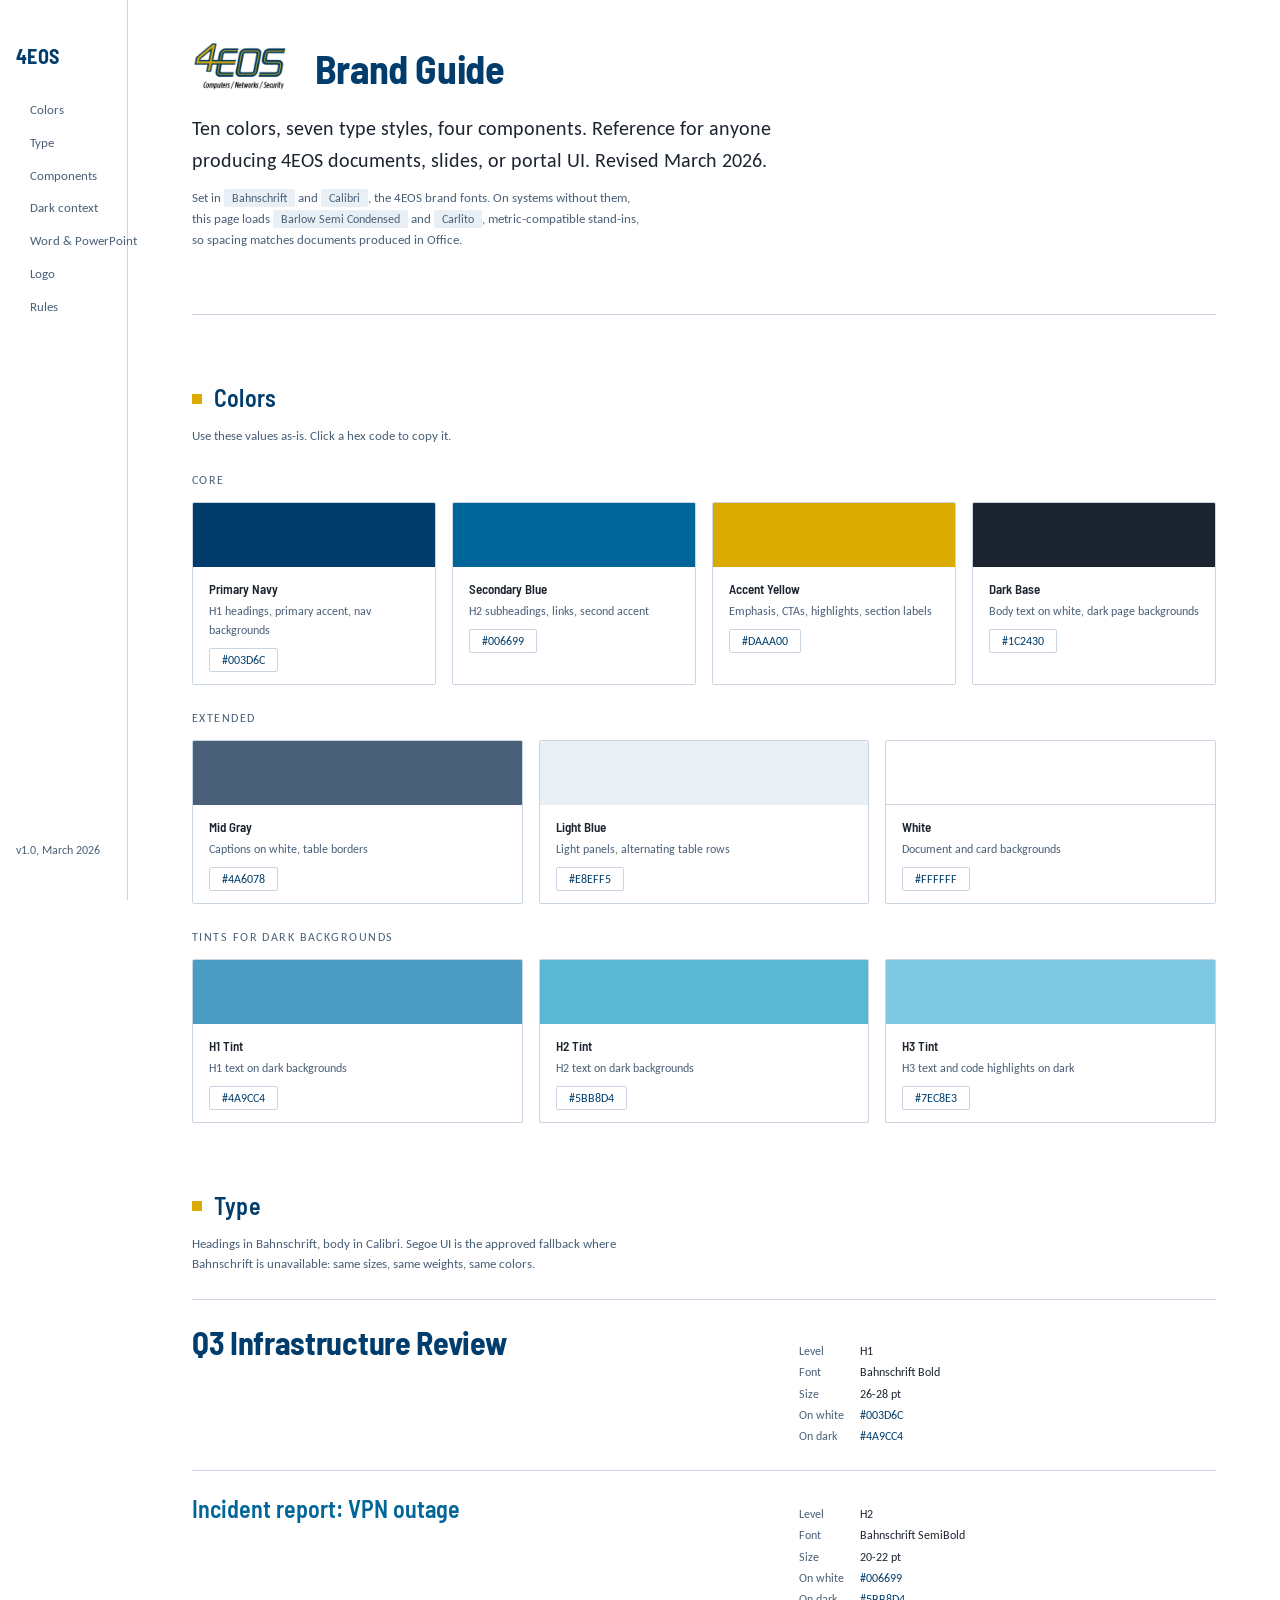
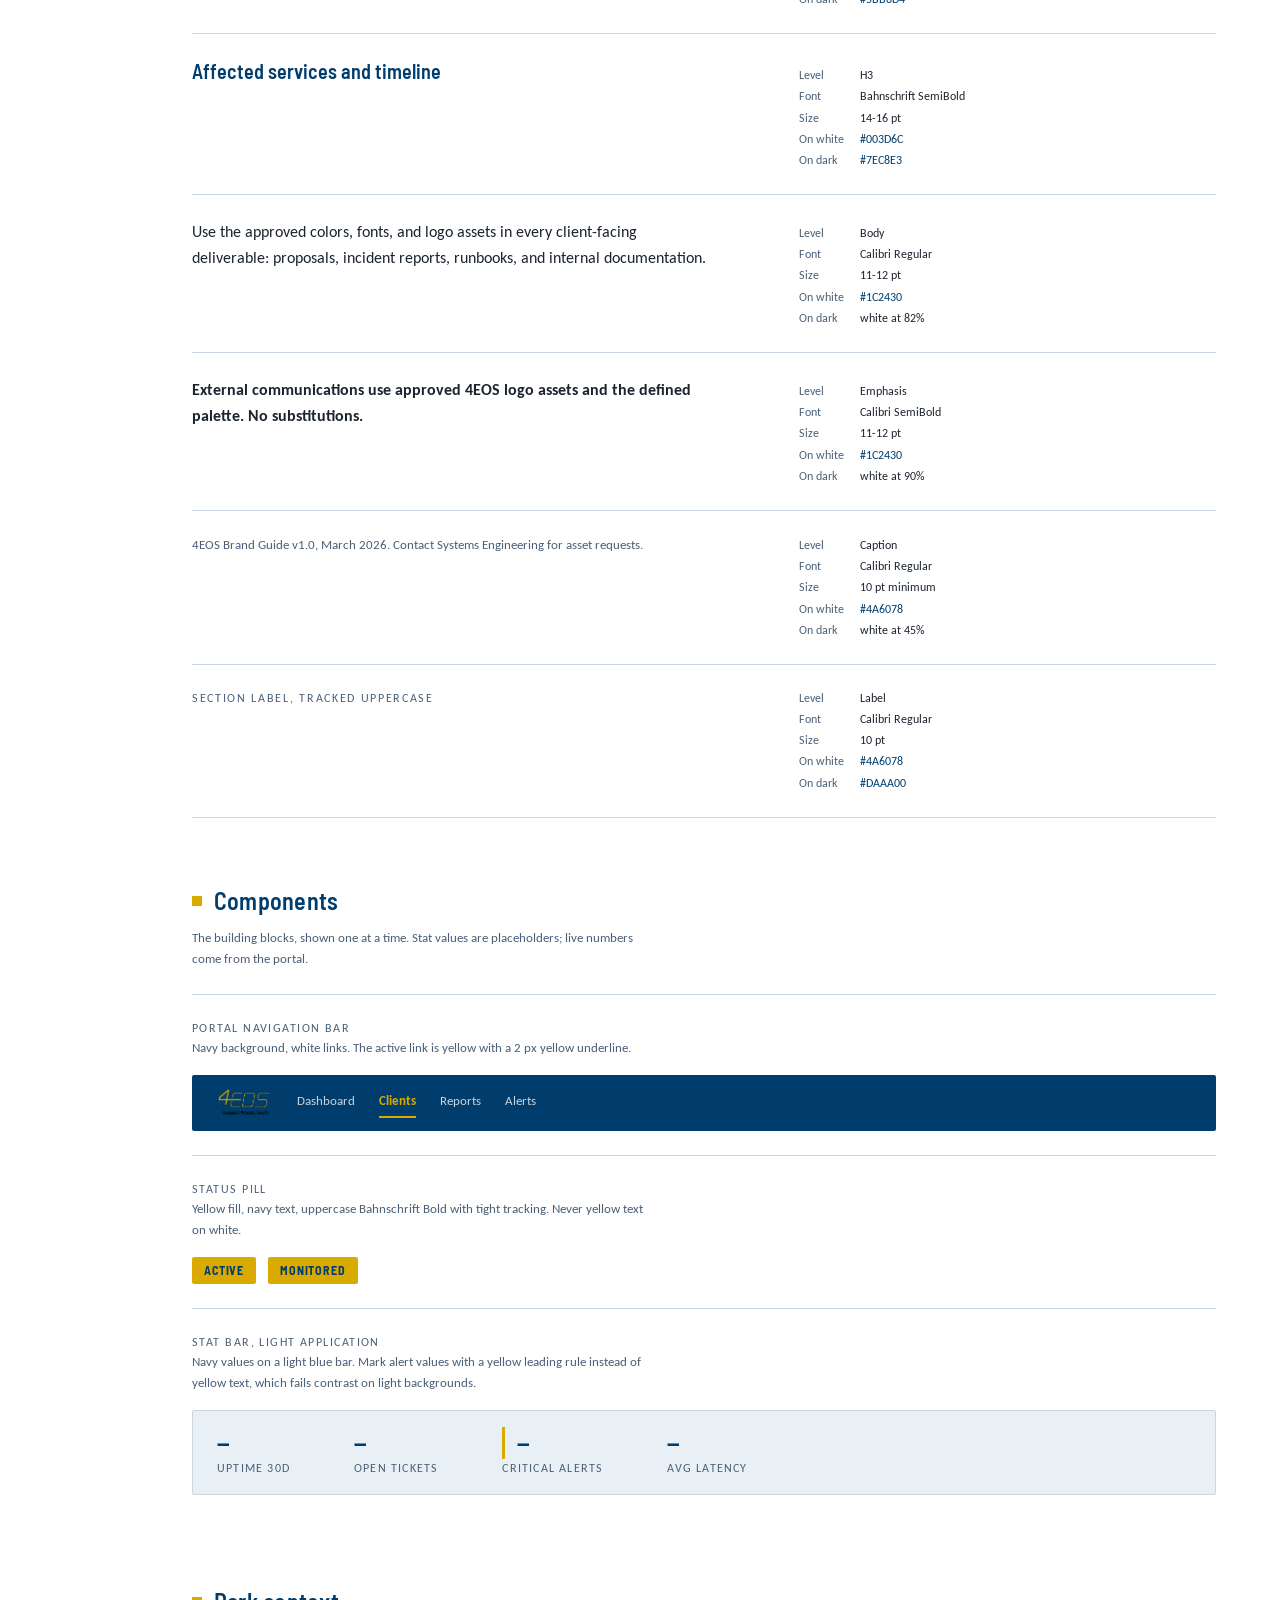
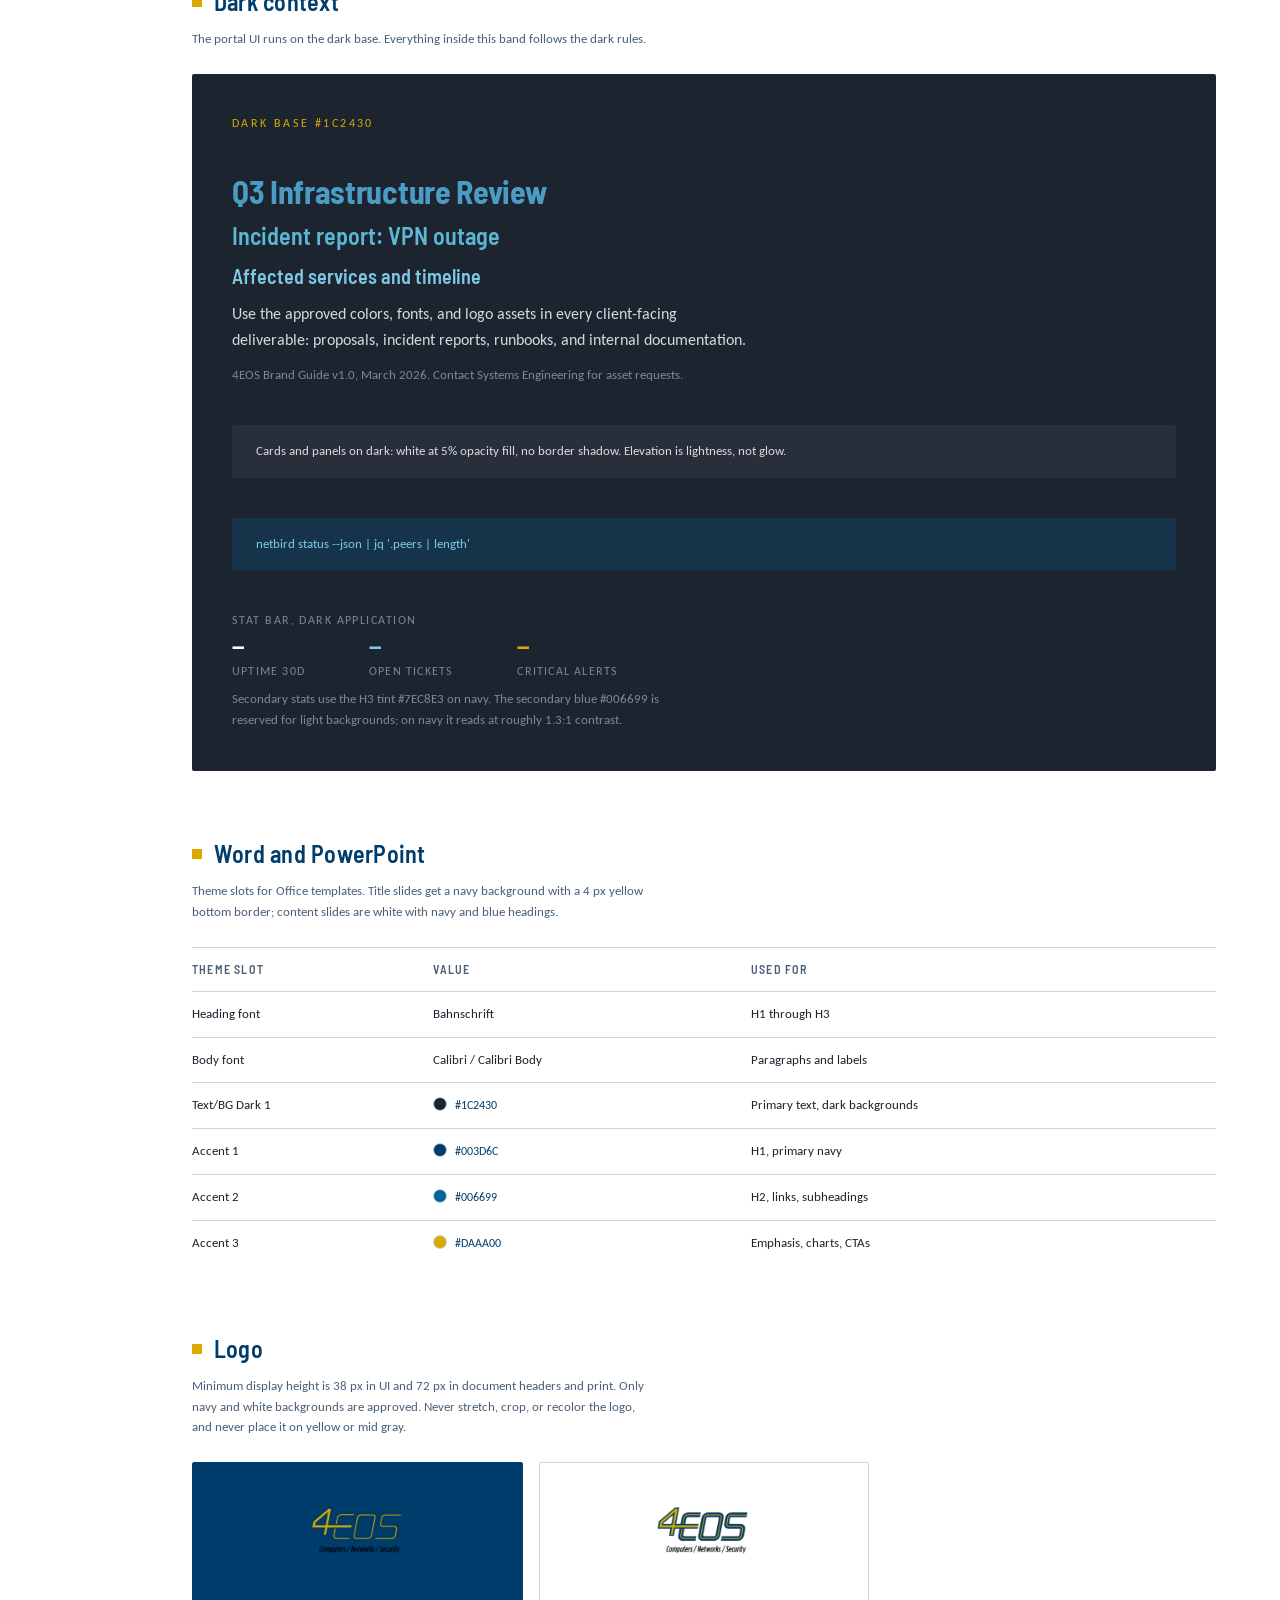
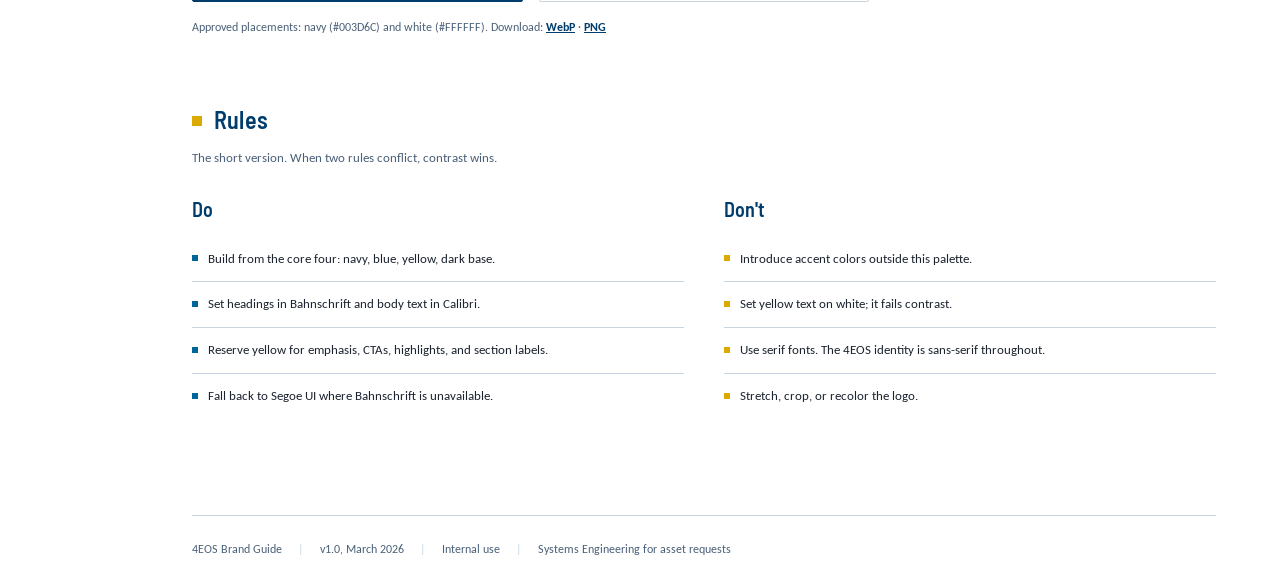
==== commit 248d4d59: "Host logo assets in-repo; repoint all references to canonical branding URLs" ====
--- a/index.html
+++ b/index.html
@@ -663,7 +663,7 @@
 
 <header class="masthead">
   <div class="masthead-row">
-    <img class="masthead-logo" src="https://raw.githubusercontent.com/4EOS/deployment-assets/refs/heads/main/4eos_original_logo.webp" alt="4EOS logo" fetchpriority="high">
+    <img class="masthead-logo" src="assets/4eos_original_logo.webp" alt="4EOS logo" fetchpriority="high">
     <h1>Brand Guide</h1>
   </div>
   <p class="masthead-count">Ten colors, seven type styles, four components. Reference for anyone producing 4EOS documents, slides, or portal UI. Revised March 2026.</p>
@@ -867,7 +867,7 @@
       </div>
       <div class="specimen-frame">
         <div class="demo-navbar">
-          <img src="https://raw.githubusercontent.com/4EOS/deployment-assets/refs/heads/main/4eos_original_logo.webp" alt="4EOS logo" loading="lazy">
+          <img src="assets/4eos_original_logo.webp" alt="4EOS logo" loading="lazy">
           <nav>
             <a href="#components">Dashboard</a>
             <a href="#components" class="active">Clients</a>
@@ -984,12 +984,12 @@
 
     <div class="logo-panels">
       <div class="logo-panel on-navy">
-        <img src="https://raw.githubusercontent.com/4EOS/deployment-assets/refs/heads/main/4eos_original_logo.webp" alt="4EOS logo on navy" loading="lazy">
+        <img src="assets/4eos_original_logo.webp" alt="4EOS logo on navy" loading="lazy">
       </div>
       <div class="logo-panel on-white">
-        <img src="https://raw.githubusercontent.com/4EOS/deployment-assets/refs/heads/main/4eos_original_logo.webp" alt="4EOS logo on white" loading="lazy">
-      </div>
-      <div class="logo-panel-caption">Approved placements: navy (#003D6C) and white (#FFFFFF).</div>
+        <img src="assets/4eos_original_logo.webp" alt="4EOS logo on white" loading="lazy">
+      </div>
+      <div class="logo-panel-caption">Approved placements: navy (#003D6C) and white (#FFFFFF). Download: <a href="assets/4eos_original_logo.webp" target="_blank" style="color:var(--color-navy);font-weight:600;text-decoration:underline;">WebP</a> &middot; <a href="assets/4eos_original_logo.png" target="_blank" style="color:var(--color-navy);font-weight:600;text-decoration:underline;">PNG</a></div>
     </div>
   </section>
 
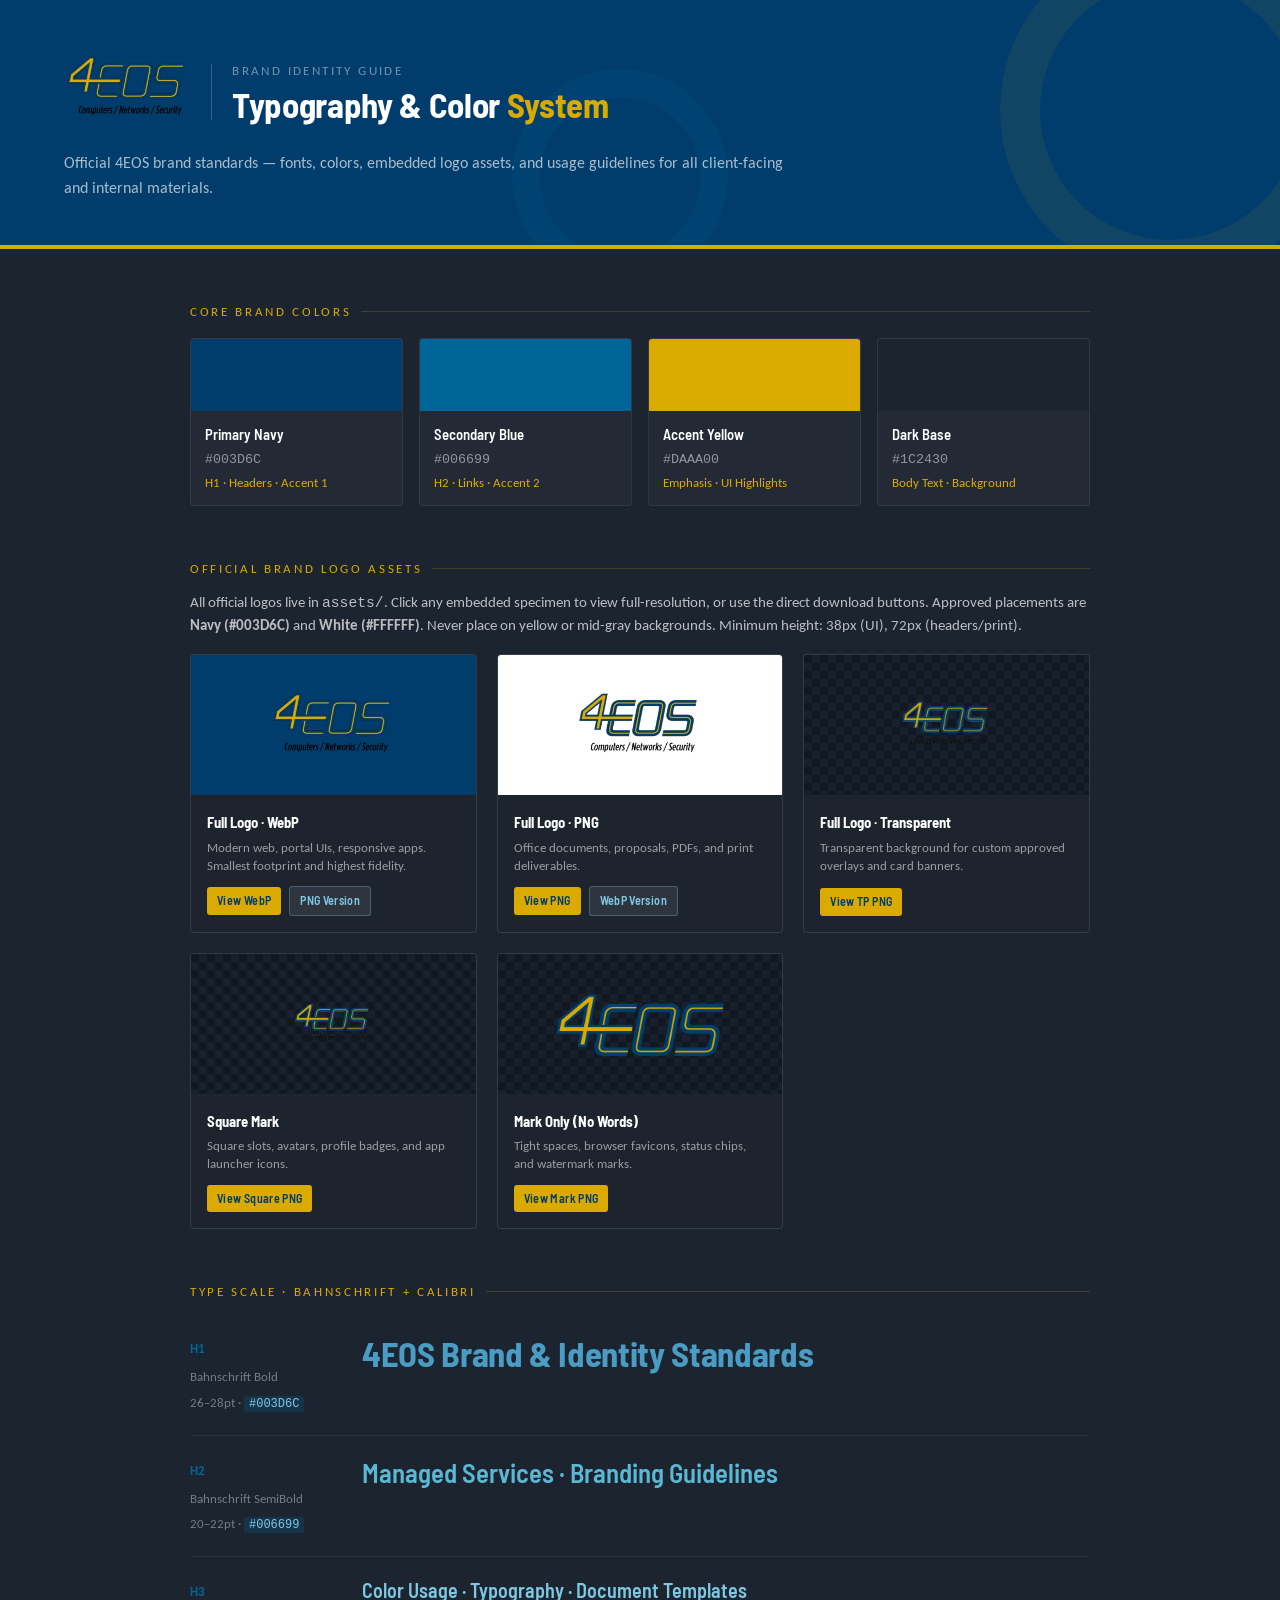
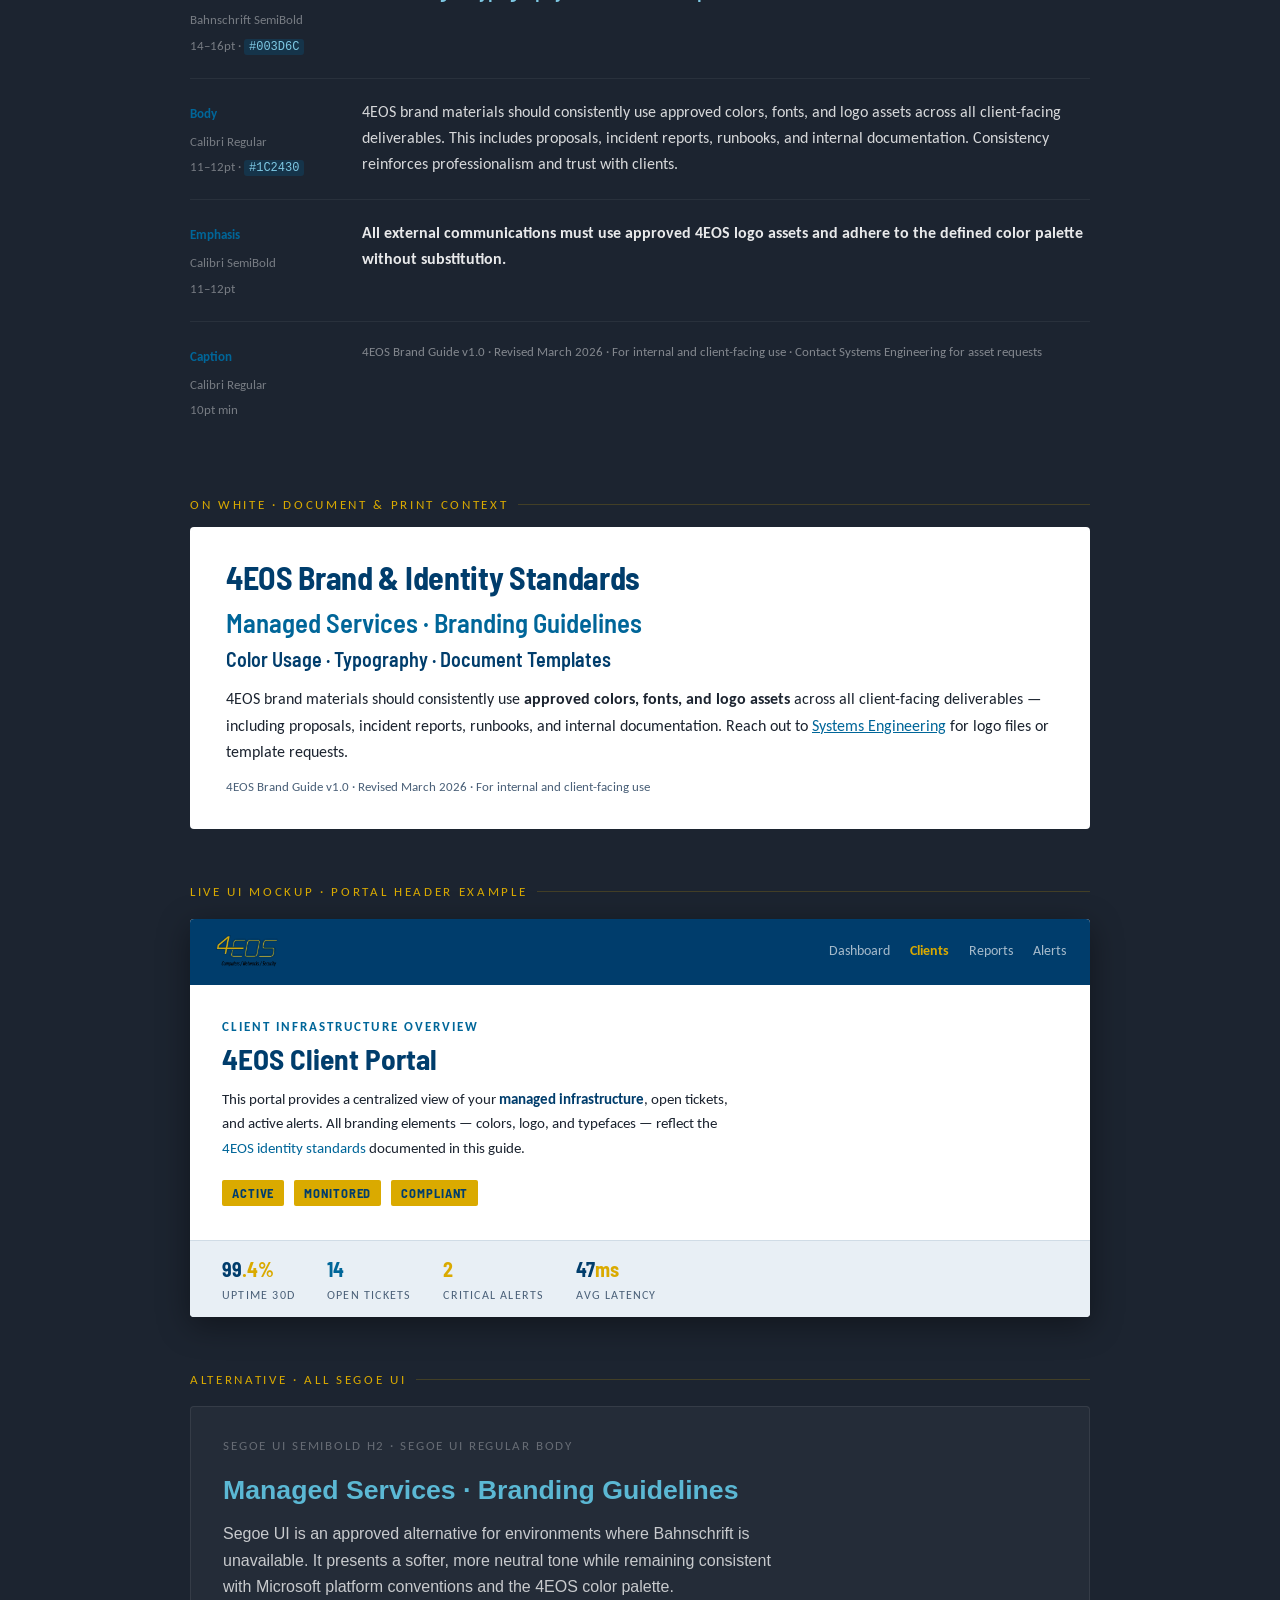
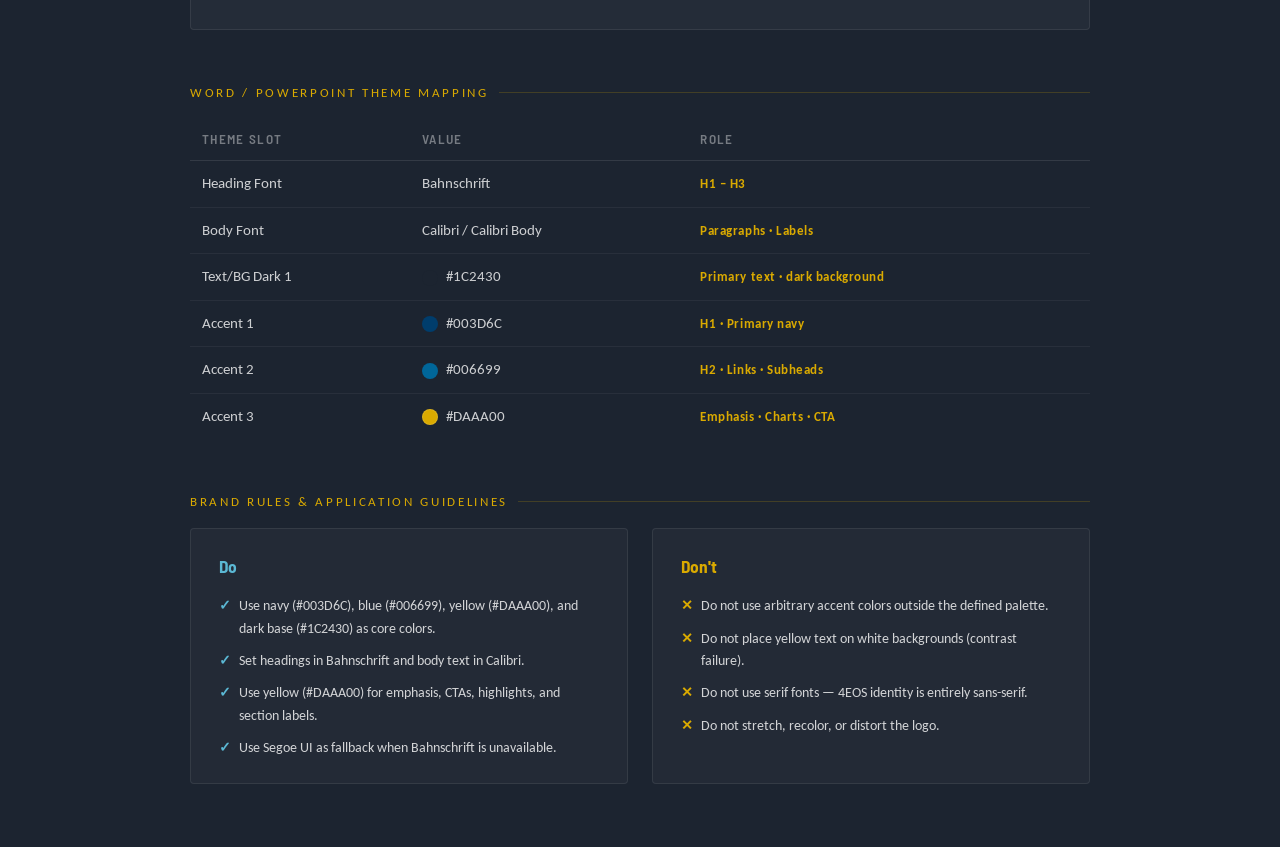
==== commit 1d8b0555: "Restore classic dark brand guide styling with embedded linkable logo assets" ====
--- a/index.html
+++ b/index.html
@@ -2,1057 +2,958 @@
 <html lang="en">
 <head>
 <meta charset="UTF-8">
-<meta name="viewport" content="width=device-width, initial-scale=1, viewport-fit=cover">
+<meta name="viewport" content="width=device-width, initial-scale=1.0">
 <title>4EOS Brand Guide</title>
 <link rel="preconnect" href="https://fonts.googleapis.com">
 <link rel="preconnect" href="https://fonts.gstatic.com" crossorigin>
-<link rel="stylesheet" href="https://fonts.googleapis.com/css2?family=Barlow+Semi+Condensed:wght@600;700&family=Carlito:ital,wght@0,400;0,700;1,400&display=swap">
+<link href="https://fonts.googleapis.com/css2?family=Barlow+Semi+Condensed:wght@600;700&family=Carlito:ital,wght@0,400;0,700;1,400&display=swap" rel="stylesheet">
 <style>
-/* Hallmark · genre: modern-minimal · macrostructure: Catalogue · tone: utilitarian
- * theme: brand-locked 4EOS palette (white paper · navy/blue/yellow · Bahnschrift+Calibri, with
- * Barlow Semi Condensed / Carlito webfont stand-ins on systems without the Microsoft fonts)
- * nav: N3 side-rail (side=left, width=16ch, indicator=text-only) · footer: Ft2 inline single line (separator=pipe)
- * heads: stacked single column, zero eyebrows, yellow square anchor
- * enrichment: none (typography + swatches) · motion: copy-feedback only
- * contrast: pass (40-41) · nav: N3 · footer: Ft2 · slop: pass (42-45)
- * honest: pass (46) · chrome: pass (47) · tokens: pass (48) · responsive: pass (49) · icons: pass (30)
- * mobile: pass (34, 49, 50-57)
- * pre-emit critique: P5 H4 E4 S5 R5 V4
- * Note: brand paper is pure #FFFFFF by 4EOS specification; Hallmark's tinted-paper rule yields to the locked brand token.
- * Canonical token export for other projects: ./tokens.css (values come from 4EOS-Brand-Styling-SKILL.md).
- */
-:root {
-  /* Brand tokens (locked: 4EOS Brand Guide v1.0, March 2026) */
-  --color-navy:    #003D6C;
-  --color-blue:    #006699;
-  --color-yellow:  #DAAA00;
-  --color-dark:    #1C2430;
-  --color-mid:     #4A6078;
-  --color-light:   #E8EFF5;
-  --color-white:   #FFFFFF;
-  --color-h1-tint: #4A9CC4;
-  --color-h2-tint: #5BB8D4;
-  --color-h3-tint: #7EC8E3;
-
-  /* System tokens (derived, not brand) */
-  --color-paper:   var(--color-white);
-  --color-paper-2: var(--color-light);
-  --color-ink:     var(--color-dark);
-  --color-muted:   var(--color-mid);
-  --color-rule:    #C9D6E2;
-  --color-focus:   var(--color-blue);
-  --color-focus-dark: var(--color-h3-tint);
-
-  /* Dark-surface alpha values (brand spec) */
-  --color-dark-body:    rgba(255, 255, 255, 0.82);
-  --color-dark-caption: rgba(255, 255, 255, 0.45);
-  --color-dark-panel:   rgba(255, 255, 255, 0.05);
-  --color-dark-navlink: rgba(255, 255, 255, 0.78);
-  --color-code-bg:      rgba(0, 102, 153, 0.25);
-
-  --font-display: 'Bahnschrift', 'Barlow Semi Condensed', 'Arial Narrow', sans-serif;
-  --font-body:    'Calibri', 'Calibri Body', 'Carlito', 'Segoe UI', sans-serif;
-  --font-mono:    'Calibri', 'Carlito', monospace;
-
-  --space-3xs: 0.125rem;
-  --space-2xs: 0.25rem;
-  --space-xs:  0.5rem;
-  --space-sm:  0.75rem;
-  --space-md:  1rem;
-  --space-lg:  1.5rem;
-  --space-xl:  2.5rem;
-  --space-2xl: 4rem;
-  --space-3xl: 6rem;
-
-  --text-xs:   0.75rem;
-  --text-sm:   0.8125rem;
-  --text-base: 1rem;
-  --text-md:   1.25rem;
-  --text-lg:   1.5rem;
-  --text-xl:   2rem;
-  --text-2xl:  clamp(1.75rem, 3vw + 0.5rem, 2.5rem);
-
-  --ease-out: cubic-bezier(0.16, 1, 0.3, 1);
-  --dur-micro: 120ms;
-  --dur-short: 220ms;
-
-  --radius: 2px;
-  --rail-w: 16ch;
-}
-
-* { box-sizing: border-box; margin: 0; padding: 0; }
-
-html { overflow-x: clip; scroll-behavior: smooth; }
-body {
-  overflow-x: clip;
-  background: var(--color-paper);
-  color: var(--color-ink);
-  font-family: var(--font-body);
-  font-size: var(--text-base);
-  line-height: 1.6;
-}
-
-/* -- Side rail (N3): persistent table of contents -- */
-.rail {
-  position: fixed;
-  inset-block: 0;
-  inset-inline-start: 0;
-  width: var(--rail-w);
-  padding: var(--space-xl) var(--space-md);
-  border-inline-end: 1px solid var(--color-rule);
-  display: flex;
-  flex-direction: column;
-  gap: var(--space-lg);
-  background: var(--color-paper);
-  z-index: 10;
-}
-.rail-mark {
-  font-family: var(--font-display);
-  font-weight: 700;
-  font-size: var(--text-md);
-  color: var(--color-navy);
-  letter-spacing: 0.02em;
-  text-decoration: none;
-  white-space: nowrap;
-}
-.rail-links {
-  display: flex;
-  flex-direction: column;
-  gap: var(--space-2xs);
-}
-.rail-links a {
-  font-size: var(--text-sm);
-  color: var(--color-muted);
-  text-decoration: none;
-  padding-block: var(--space-2xs);
-  white-space: nowrap;
-  border-inline-start: 2px solid transparent;
-  padding-inline-start: var(--space-sm);
-  transition: color var(--dur-micro) var(--ease-out), border-color var(--dur-micro) var(--ease-out);
-}
-@media (hover: hover) {
-  .rail-links a:hover { color: var(--color-navy); border-inline-start-color: var(--color-yellow); }
-}
-.rail-links a:active { color: var(--color-navy); }
-.rail-links a:focus-visible,
-.rail-mark:focus-visible {
-  outline: 2px solid var(--color-focus);
-  outline-offset: 2px;
-}
-.rail-foot {
-  margin-top: auto;
-  font-size: var(--text-xs);
-  color: var(--color-muted);
-}
-
-/* -- Page frame -- */
-.page {
-  margin-inline-start: var(--rail-w);
-  padding-inline: clamp(var(--space-md), 5vw, var(--space-3xl));
-}
-
-/* -- Masthead -- */
-.masthead {
-  padding-block: var(--space-xl) var(--space-2xl);
-  border-block-end: 1px solid var(--color-rule);
-}
-.masthead-row {
-  display: flex;
-  align-items: center;
-  gap: var(--space-lg);
-  flex-wrap: wrap;
-}
-.masthead-logo { height: 56px; width: auto; display: block; }
-.masthead h1 {
-  font-family: var(--font-display);
-  font-weight: 700;
-  font-size: var(--text-2xl);
-  color: var(--color-navy);
-  letter-spacing: -0.01em;
-  line-height: 1.1;
-  overflow-wrap: anywhere;
-  min-width: 0;
-}
-.masthead-count {
-  margin-top: var(--space-md);
-  font-size: var(--text-md);
-  color: var(--color-ink);
-  max-width: 60ch;
-}
-.masthead-note {
-  margin-top: var(--space-sm);
-  font-size: var(--text-sm);
-  color: var(--color-muted);
-  max-width: 65ch;
-}
-.masthead-note code {
-  font-family: var(--font-mono);
-  font-size: var(--text-xs);
-  background: var(--color-paper-2);
-  padding: var(--space-3xs) var(--space-xs);
-  border-radius: var(--radius);
-}
-
-/* -- Sections -- */
-.section { padding-block: var(--space-2xl) 0; }
-.section-head {
-  display: flex;
-  align-items: baseline;
-  gap: var(--space-sm);
-  margin-bottom: var(--space-xs);
-}
-.section-head::before {
-  content: '';
-  width: 10px;
-  height: 10px;
-  background: var(--color-yellow);
-  align-self: center;
-  flex: none;
-}
-.section-head h2 {
-  font-family: var(--font-display);
-  font-weight: 600;
-  font-size: var(--text-lg);
-  color: var(--color-navy);
-  letter-spacing: 0.01em;
-  overflow-wrap: anywhere;
-  min-width: 0;
-}
-.section-sub {
-  font-size: var(--text-sm);
-  color: var(--color-muted);
-  max-width: 65ch;
-  margin-bottom: var(--space-lg);
-}
-
-/* -- Colors: catalogue grid -- */
-.swatch-group { margin-top: var(--space-lg); }
-.swatch-group-label {
-  font-size: var(--text-xs);
-  color: var(--color-muted);
-  text-transform: uppercase;
-  letter-spacing: 0.12em;
-  margin-bottom: var(--space-sm);
-}
-.swatch-grid {
-  display: grid;
-  grid-template-columns: repeat(auto-fit, minmax(180px, 1fr));
-  gap: var(--space-md);
-}
-.swatch {
-  border: 1px solid var(--color-rule);
-  border-radius: var(--radius);
-  overflow: hidden;
-  min-width: 0;
-}
-.swatch-chip { height: 64px; }
-.swatch-body { padding: var(--space-sm) var(--space-md); }
-.swatch-name {
-  font-family: var(--font-display);
-  font-weight: 600;
-  font-size: var(--text-sm);
-  color: var(--color-ink);
-  display: block;
-}
-.swatch-role {
-  font-size: var(--text-xs);
-  color: var(--color-muted);
-  display: block;
-  margin-top: var(--space-3xs);
-}
-
-/* Click-to-copy hex button, 8 states */
-.copy-btn {
-  appearance: none;
-  border: 1px solid var(--color-rule);
-  background: var(--color-paper);
-  border-radius: var(--radius);
-  font-family: var(--font-mono);
-  font-size: var(--text-xs);
-  color: var(--color-navy);
-  padding: var(--space-2xs) var(--space-sm);
-  margin-top: var(--space-xs);
-  cursor: pointer;
-  white-space: nowrap;
-  transition: background-color var(--dur-micro) var(--ease-out), color var(--dur-micro) var(--ease-out), transform 100ms var(--ease-out);
-}
-@media (hover: hover) {
-  .copy-btn:hover, .copy-btn.is-hover { background: var(--color-paper-2); }
-}
-.copy-btn:focus-visible, .copy-btn.is-focus {
-  outline: 2px solid var(--color-focus);
-  outline-offset: 2px;
-}
-.copy-btn:active, .copy-btn.is-active { transform: translateY(1px); }
-.copy-btn:disabled, .copy-btn.is-disabled { opacity: 0.5; cursor: not-allowed; }
-.copy-btn[data-state="loading"] { color: var(--color-muted); }
-.copy-btn[data-state="error"]   { color: var(--color-navy); border-color: var(--color-yellow); }
-.copy-btn[data-state="copied"],
-.copy-btn.is-success {
-  background: var(--color-navy);
-  color: var(--color-white);
-  border-color: var(--color-navy);
-}
-@media (pointer: coarse) {
-  .copy-btn { min-height: 44px; padding-inline: var(--space-md); }
-}
-
-/* Swatch chip fills */
-.chip-navy    { background: var(--color-navy); }
-.chip-blue    { background: var(--color-blue); }
-.chip-yellow  { background: var(--color-yellow); }
-.chip-dark    { background: var(--color-dark); }
-.chip-mid     { background: var(--color-mid); }
-.chip-light   { background: var(--color-light); }
-.chip-white   { background: var(--color-white); border-bottom: 1px solid var(--color-rule); }
-.chip-h1-tint { background: var(--color-h1-tint); }
-.chip-h2-tint { background: var(--color-h2-tint); }
-.chip-h3-tint { background: var(--color-h3-tint); }
-
-/* -- Type: tabular spec sheet (F3) -- */
-.type-table { border-top: 1px solid var(--color-rule); }
-.type-row {
-  display: grid;
-  grid-template-columns: minmax(0, 1.4fr) minmax(0, 1fr);
-  gap: var(--space-lg);
-  padding: var(--space-lg) 0;
-  border-bottom: 1px solid var(--color-rule);
-  align-items: baseline;
-}
-.type-spec { min-width: 0; overflow-wrap: anywhere; }
-.type-meta { min-width: 0; }
-.type-meta dl {
-  display: grid;
-  grid-template-columns: auto 1fr;
-  gap: var(--space-3xs) var(--space-md);
-  font-size: var(--text-xs);
-}
-.type-meta dt { color: var(--color-muted); }
-.type-meta dd { color: var(--color-ink); font-variant-numeric: tabular-nums; }
-.type-meta code {
-  font-family: var(--font-mono);
-  font-size: var(--text-xs);
-  color: var(--color-navy);
-}
-
-/* Specimen styles (demonstrating the scale, light context) */
-.t-h1 { font-family: var(--font-display); font-weight: 700; font-size: var(--text-xl); line-height: 1.15; letter-spacing: -0.01em; color: var(--color-navy); }
-.t-h2 { font-family: var(--font-display); font-weight: 600; font-size: var(--text-lg); line-height: 1.2; color: var(--color-blue); }
-.t-h3 { font-family: var(--font-display); font-weight: 600; font-size: var(--text-md); line-height: 1.3; color: var(--color-navy); }
-.t-body { font-size: var(--text-base); line-height: 1.65; color: var(--color-ink); max-width: 65ch; }
-.t-emphasis { font-size: var(--text-base); font-weight: 600; line-height: 1.65; color: var(--color-ink); max-width: 65ch; }
-.t-caption { font-size: var(--text-sm); line-height: 1.5; color: var(--color-muted); max-width: 65ch; }
-.t-label {
-  font-size: var(--text-xs);
-  color: var(--color-mid);
-  text-transform: uppercase;
-  letter-spacing: 0.14em;
-}
-
-/* -- Component specimens: typographic frame, no fake chrome -- */
-.specimen {
-  border-top: 1px solid var(--color-rule);
-  padding-block: var(--space-lg);
-  display: grid;
-  grid-template-columns: minmax(0, 1fr);
-  gap: var(--space-md);
-}
-.specimen-label {
-  font-size: var(--text-xs);
-  color: var(--color-muted);
-  text-transform: uppercase;
-  letter-spacing: 0.12em;
-}
-.specimen-label.on-dark { color: var(--color-dark-caption); }
-.specimen-note { font-size: var(--text-sm); color: var(--color-muted); max-width: 65ch; }
-.specimen-note.on-dark { color: var(--color-dark-caption); margin-top: var(--space-xs); }
-.specimen-frame { min-width: 0; }
-
-/* Nav bar specimen */
-.demo-navbar {
-  background: var(--color-navy);
-  color: var(--color-white);
-  display: flex;
-  align-items: center;
-  gap: var(--space-lg);
-  padding: var(--space-sm) var(--space-lg);
-  border-radius: var(--radius);
-  flex-wrap: wrap;
-}
-.demo-navbar img { height: 32px; width: auto; display: block; }
-.demo-navbar nav { display: flex; gap: var(--space-lg); flex-wrap: wrap; }
-.demo-navbar a {
-  color: var(--color-dark-navlink);
-  font-size: var(--text-sm);
-  text-decoration: none;
-  padding-block: var(--space-2xs);
-  border-bottom: 2px solid transparent;
-  white-space: nowrap;
-}
-@media (hover: hover) {
-  .demo-navbar a:hover { color: var(--color-white); }
-}
-.demo-navbar a:active { color: var(--color-white); }
-.demo-navbar a.active { color: var(--color-yellow); border-bottom-color: var(--color-yellow); font-weight: 600; }
-.demo-navbar a:focus-visible { outline: 2px solid var(--color-focus-dark); outline-offset: 2px; }
-
-/* Pill specimen */
-.demo-pills { display: flex; gap: var(--space-sm); flex-wrap: wrap; }
-.pill {
-  display: inline-block;
-  background: var(--color-yellow);
-  color: var(--color-navy);
-  font-family: var(--font-display);
-  font-weight: 700;
-  font-size: var(--text-xs);
-  letter-spacing: 0.07em;
-  text-transform: uppercase;
-  padding: var(--space-2xs) var(--space-sm);
-  border-radius: var(--radius);
-  white-space: nowrap;
-}
-
-/* Stat bar specimen (light application) */
-.demo-statbar {
-  background: var(--color-paper-2);
-  border: 1px solid var(--color-rule);
-  border-radius: var(--radius);
-  display: flex;
-  gap: var(--space-2xl);
-  padding: var(--space-md) var(--space-lg);
-  flex-wrap: wrap;
-}
-.stat-val {
-  font-family: var(--font-display);
-  font-weight: 700;
-  font-size: var(--text-md);
-  color: var(--color-navy);
-  font-variant-numeric: tabular-nums;
-}
-.stat-val.alert { border-inline-start: 3px solid var(--color-yellow); padding-inline-start: var(--space-sm); }
-.stat-lbl {
-  font-size: var(--text-xs);
-  color: var(--color-muted);
-  text-transform: uppercase;
-  letter-spacing: 0.1em;
-  display: block;
-}
-
-/* -- Dark context band -- */
-.dark-band {
-  background: var(--color-dark);
-  color: var(--color-white);
-  border-radius: var(--radius);
-  padding: var(--space-xl);
-  display: grid;
-  gap: var(--space-xl);
-}
-.dark-band .band-label {
-  font-size: var(--text-xs);
-  color: var(--color-yellow);
-  text-transform: uppercase;
-  letter-spacing: 0.2em;
-}
-.dark-types { display: grid; gap: var(--space-sm); }
-.dark-types .t-h1 { color: var(--color-h1-tint); }
-.dark-types .t-h2 { color: var(--color-h2-tint); }
-.dark-types .t-h3 { color: var(--color-h3-tint); }
-.dark-types .t-body { color: var(--color-dark-body); }
-.dark-types .t-caption { color: var(--color-dark-caption); }
-.dark-panel {
-  background: var(--color-dark-panel);
-  border-radius: var(--radius);
-  padding: var(--space-md) var(--space-lg);
-  font-size: var(--text-sm);
-  color: var(--color-dark-body);
-}
-.dark-code {
-  background: var(--color-code-bg);
-  border-radius: var(--radius);
-  padding: var(--space-md) var(--space-lg);
-  font-family: var(--font-mono);
-  font-size: var(--text-sm);
-  color: var(--color-h3-tint);
-  overflow-x: auto;
-}
-.dark-statbar { display: flex; gap: var(--space-2xl); flex-wrap: wrap; }
-.dark-statbar .stat-val { color: var(--color-white); }
-.dark-statbar .stat-val.secondary { color: var(--color-h3-tint); }
-.dark-statbar .stat-val.alert { color: var(--color-yellow); border: none; padding: 0; }
-.dark-statbar .stat-lbl { color: var(--color-dark-caption); }
-
-/* -- Office mapping table -- */
-.office-table {
-  width: 100%;
-  border-collapse: collapse;
-  font-size: var(--text-sm);
-  border-top: 1px solid var(--color-rule);
-}
-.office-table th {
-  font-family: var(--font-display);
-  font-weight: 600;
-  font-size: var(--text-xs);
-  letter-spacing: 0.1em;
-  text-transform: uppercase;
-  color: var(--color-muted);
-  text-align: left;
-  padding: var(--space-sm) var(--space-md) var(--space-sm) 0;
-  border-bottom: 1px solid var(--color-rule);
-}
-.office-table td {
-  padding: var(--space-sm) var(--space-md) var(--space-sm) 0;
-  border-bottom: 1px solid var(--color-rule);
-  color: var(--color-ink);
-  vertical-align: middle;
-}
-.office-table tr:last-child td { border-bottom: none; }
-.office-table .dot {
-  display: inline-block;
-  width: 14px;
-  height: 14px;
-  border-radius: 50%;
-  vertical-align: -2px;
-  margin-inline-end: var(--space-xs);
-  border: 1px solid var(--color-rule);
-}
-.office-table code { font-family: var(--font-mono); font-size: var(--text-xs); color: var(--color-navy); }
-.dot-navy   { background: var(--color-navy); }
-.dot-blue   { background: var(--color-blue); }
-.dot-yellow { background: var(--color-yellow); }
-.dot-dark   { background: var(--color-dark); }
-
-/* -- Logo -- */
-.logo-panels {
-  display: grid;
-  grid-template-columns: repeat(auto-fit, minmax(min(260px, 100%), 1fr));
-  gap: var(--space-md);
-}
-.logo-panel {
-  border: 1px solid var(--color-rule);
-  border-radius: var(--radius);
-  padding: var(--space-xl);
-  display: grid;
-  place-items: center;
-  min-height: 140px;
-  min-width: 0;
-}
-.logo-panel img { height: 56px; width: auto; max-width: 100%; display: block; }
-.logo-panel.on-navy { background: var(--color-navy); border-color: var(--color-navy); }
-.logo-panel.on-white { background: var(--color-white); }
-.logo-panel-caption {
-  grid-column: 1 / -1;
-  font-size: var(--text-xs);
-  color: var(--color-muted);
-}
-
-/* -- Rules: do / don't -- */
-.rules-grid {
-  display: grid;
-  grid-template-columns: repeat(auto-fit, minmax(min(280px, 100%), 1fr));
-  gap: var(--space-xl);
-}
-.rules-col h3 {
-  font-family: var(--font-display);
-  font-weight: 600;
-  font-size: var(--text-md);
-  color: var(--color-navy);
-  margin-bottom: var(--space-sm);
-}
-.rules-col ul { list-style: none; }
-.rules-col li {
-  padding-block: var(--space-sm);
-  border-bottom: 1px solid var(--color-rule);
-  font-size: var(--text-sm);
-  padding-inline-start: var(--space-md);
-  position: relative;
-}
-.rules-col li::before {
-  content: '';
-  position: absolute;
-  inset-inline-start: 0;
-  top: calc(var(--space-sm) + 0.5em);
-  width: 6px;
-  height: 6px;
-  background: var(--color-blue);
-}
-.rules-col.dont li::before { background: var(--color-yellow); }
-.rules-col li:last-child { border-bottom: none; }
-
-/* -- Footer (Ft2: inline single line, pipe separators) -- */
-.page-footer {
-  margin-top: var(--space-3xl);
-  padding-block: var(--space-lg);
-  border-top: 1px solid var(--color-rule);
-  display: flex;
-  gap: var(--space-md);
-  flex-wrap: wrap;
-  font-size: var(--text-xs);
-  color: var(--color-muted);
-}
-.page-footer span { white-space: nowrap; }
-.page-footer .sep { color: var(--color-rule); }
-
-/* -- Responsive collapse -- */
-@media (max-width: 60rem) {
-  .rail {
-    position: static;
+  :root {
+    --navy:   #003D6C;
+    --blue:   #006699;
+    --yellow: #DAAA00;
+    --dark:   #1C2430;
+    --mid:    #4A6078;
+    --light:  #E8EFF5;
+    --white:  #FFFFFF;
+    --font-heading: 'Bahnschrift', 'Barlow Semi Condensed', 'Arial Narrow', sans-serif;
+    --font-body:    'Calibri', 'Calibri Body', 'Carlito', 'Segoe UI', sans-serif;
+  }
+
+  * { box-sizing: border-box; margin: 0; padding: 0; }
+
+  body {
+    background: var(--dark);
+    color: var(--white);
+    font-family: var(--font-body);
+    font-size: 12pt;
+    line-height: 1.6;
+    -webkit-font-smoothing: antialiased;
+  }
+
+  /* ── HEADER ── */
+  .site-header {
+    background: var(--navy);
+    padding: 52px 64px 44px;
+    border-bottom: 4px solid var(--yellow);
+    position: relative;
+    overflow: hidden;
+  }
+  .site-header::before {
+    content: '';
+    position: absolute;
+    top: -60px; right: -60px;
+    width: 260px; height: 260px;
+    border: 40px solid rgba(218,170,0,0.07);
+    border-radius: 50%;
+    pointer-events: none;
+  }
+  .site-header::after {
+    content: '';
+    position: absolute;
+    bottom: -40px; left: 40%;
+    width: 160px; height: 160px;
+    border: 28px solid rgba(0,102,153,0.12);
+    border-radius: 50%;
+    pointer-events: none;
+  }
+  .logo-row {
+    display: flex;
+    align-items: center;
+    gap: 20px;
+    margin-bottom: 18px;
+    position: relative;
+    z-index: 1;
+  }
+  .logo-link {
+    display: inline-block;
+    transition: opacity 0.2s ease, transform 0.2s ease;
+  }
+  .logo-link:hover {
+    opacity: 0.9;
+    transform: translateY(-1px);
+  }
+  .logo-badge {
+    display: inline-block;
+    height: 72px;
     width: auto;
-    border-inline-end: none;
-    border-bottom: 1px solid var(--color-rule);
-    padding: var(--space-md) clamp(var(--space-md), 4vw, var(--space-lg));
-    flex-direction: row;
+  }
+  .header-divider {
+    width: 1px;
+    height: 56px;
+    background: rgba(255,255,255,0.2);
+  }
+  .header-label {
+    font-family: var(--font-body);
+    font-size: 10pt;
+    color: rgba(255,255,255,0.45);
+    letter-spacing: 0.18em;
+    text-transform: uppercase;
+    margin-bottom: 4px;
+    display: block;
+  }
+  .header-title {
+    font-family: var(--font-heading);
+    font-weight: 700;
+    font-size: 26pt;
+    color: var(--white);
+    letter-spacing: -0.01em;
+    line-height: 1.1;
+  }
+  .header-title span { color: var(--yellow); }
+  .header-sub {
+    font-family: var(--font-body);
+    font-size: 12pt;
+    color: rgba(255,255,255,0.65);
+    margin-top: 10px;
+    max-width: 720px;
+    position: relative;
+    z-index: 1;
+  }
+
+  /* ── LAYOUT ── */
+  .container {
+    max-width: 980px;
+    margin: 0 auto;
+    padding: 0 40px 64px;
+  }
+
+  /* ── SECTION TITLES ── */
+  .section { margin-top: 52px; }
+  .section-label {
+    font-family: var(--font-body);
+    font-size: 10pt;
+    letter-spacing: 0.2em;
+    text-transform: uppercase;
+    color: var(--yellow);
+    margin-bottom: 12px;
+    display: flex;
     align-items: center;
+    gap: 10px;
+  }
+  .section-label::after {
+    content: '';
+    flex: 1;
+    height: 1px;
+    background: rgba(218,170,0,0.2);
+  }
+
+  /* ── COLOR SWATCHES ── */
+  .swatch-row {
+    display: grid;
+    grid-template-columns: repeat(auto-fit, minmax(200px, 1fr));
+    gap: 16px;
+    margin-top: 16px;
+  }
+  .swatch {
+    border-radius: 4px;
+    overflow: hidden;
+    background: rgba(255,255,255,0.03);
+    border: 1px solid rgba(255,255,255,0.07);
+  }
+  .swatch-color { height: 72px; }
+  .swatch-info {
+    padding: 12px 14px;
+  }
+  .swatch-name {
+    font-family: var(--font-heading);
+    font-size: 11pt;
+    font-weight: 600;
+    color: var(--white);
+    display: block;
+  }
+  .swatch-hex {
+    font-family: monospace;
+    font-size: 10pt;
+    color: rgba(255,255,255,0.5);
+    margin-top: 2px;
+    display: block;
+  }
+  .swatch-role {
+    font-family: var(--font-body);
+    font-size: 9.5pt;
+    color: var(--yellow);
+    margin-top: 3px;
+    display: block;
+  }
+
+  /* ── EMBEDDED LINKABLE LOGO ASSETS ── */
+  .logo-intro {
+    font-size: 11pt;
+    color: rgba(255,255,255,0.7);
+    margin-bottom: 18px;
+    line-height: 1.5;
+  }
+  .logo-grid {
+    display: grid;
+    grid-template-columns: repeat(auto-fit, minmax(280px, 1fr));
+    gap: 20px;
+    margin-top: 16px;
+  }
+  .logo-card {
+    background: rgba(255,255,255,0.03);
+    border: 1px solid rgba(255,255,255,0.08);
+    border-radius: 4px;
+    overflow: hidden;
+    display: flex;
+    flex-direction: column;
+  }
+  .logo-preview {
+    height: 140px;
+    display: flex;
+    align-items: center;
+    justify-content: center;
+    padding: 20px;
+    position: relative;
+  }
+  .logo-preview.navy-bg {
+    background: var(--navy);
+  }
+  .logo-preview.white-bg {
+    background: var(--white);
+  }
+  .logo-preview.checker-bg {
+    background-color: #121822;
+    background-image:
+      linear-gradient(45deg, #18202d 25%, transparent 25%),
+      linear-gradient(-45deg, #18202d 25%, transparent 25%),
+      linear-gradient(45deg, transparent 75%, #18202d 75%),
+      linear-gradient(-45deg, transparent 75%, #18202d 75%);
+    background-size: 16px 16px;
+    background-position: 0 0, 0 8px, 8px -8px, -8px 0px;
+  }
+  .logo-preview a {
+    display: inline-flex;
+    align-items: center;
+    justify-content: center;
+    max-width: 100%;
+    max-height: 100%;
+    transition: transform 0.2s ease;
+  }
+  .logo-preview a:hover {
+    transform: scale(1.03);
+  }
+  .logo-preview img {
+    max-height: 72px;
+    max-width: 100%;
+    object-fit: contain;
+    display: block;
+  }
+  .logo-card-body {
+    padding: 16px;
+    flex: 1;
+    display: flex;
+    flex-direction: column;
+    justify-content: space-between;
+    background: rgba(0,0,0,0.15);
+  }
+  .logo-card-title {
+    font-family: var(--font-heading);
+    font-weight: 700;
+    font-size: 11pt;
+    color: var(--white);
+    margin-bottom: 4px;
+  }
+  .logo-card-desc {
+    font-size: 9.5pt;
+    color: rgba(255,255,255,0.55);
+    line-height: 1.4;
+    margin-bottom: 12px;
+  }
+  .logo-actions {
+    display: flex;
+    gap: 8px;
     flex-wrap: wrap;
-    gap: var(--space-md);
-  }
-  .rail-links { flex-direction: row; flex-wrap: wrap; gap: var(--space-xs) var(--space-md); }
-  .rail-links a { border-inline-start: none; padding-inline-start: 0; }
-  .rail-foot { display: none; }
-  .page { margin-inline-start: 0; }
-}
-@media (max-width: 40rem) {
-  .type-row { grid-template-columns: minmax(0, 1fr); gap: var(--space-md); }
-  .masthead { padding-block: var(--space-xl) var(--space-lg); }
-  .section { padding-block: var(--space-xl) 0; }
-  .office-table thead { display: none; }
-  .office-table tr {
+    align-items: center;
+  }
+  .btn-asset {
+    display: inline-flex;
+    align-items: center;
+    gap: 5px;
+    padding: 4px 10px;
+    border-radius: 3px;
+    font-size: 9pt;
+    font-family: var(--font-heading);
+    font-weight: 600;
+    text-decoration: none;
+    letter-spacing: 0.03em;
+    transition: all 0.2s ease;
+  }
+  .btn-primary-asset {
+    background: var(--yellow);
+    color: var(--navy);
+  }
+  .btn-primary-asset:hover {
+    background: #e6b800;
+  }
+  .btn-secondary-asset {
+    background: rgba(255,255,255,0.08);
+    color: #7EC8E3;
+    border: 1px solid rgba(126,200,227,0.3);
+  }
+  .btn-secondary-asset:hover {
+    background: rgba(126,200,227,0.15);
+    color: #ffffff;
+  }
+
+  /* ── TYPE SPECIMENS ── */
+  .specimen-row {
+    display: grid;
+    grid-template-columns: 140px 1fr;
+    gap: 0 32px;
+    align-items: start;
+    padding: 20px 0;
+    border-bottom: 1px solid rgba(255,255,255,0.06);
+  }
+  .specimen-row:last-child { border-bottom: none; }
+  .spec-meta { padding-top: 4px; }
+  .spec-tag {
+    font-family: var(--font-body);
+    font-size: 10pt;
+    color: var(--blue);
+    font-weight: 600;
     display: block;
-    padding-block: var(--space-sm);
-    border-bottom: 1px solid var(--color-rule);
-  }
-  .office-table td { display: block; border: none; padding: var(--space-3xs) 0; }
-  .office-table td::before {
-    content: attr(data-label);
-    display: block;
-    font-size: var(--text-xs);
-    color: var(--color-muted);
+    margin-bottom: 4px;
+  }
+  .spec-detail {
+    font-family: var(--font-body);
+    font-size: 10pt;
+    color: rgba(255,255,255,0.4);
+    line-height: 1.5;
+  }
+  .spec-detail code {
+    background: rgba(0,102,153,0.25);
+    padding: 1px 5px;
+    border-radius: 3px;
+    font-size: 9pt;
+    color: #7EC8E3;
+  }
+
+  .t-h1 {
+    font-family: var(--font-heading);
+    font-weight: 700;
+    font-size: 26pt;
+    color: #4A9CC4;
+    line-height: 1.15;
+    letter-spacing: -0.01em;
+  }
+  .t-h2 {
+    font-family: var(--font-heading);
+    font-weight: 600;
+    font-size: 20pt;
+    color: #5BB8D4;
+    line-height: 1.2;
+  }
+  .t-h3 {
+    font-family: var(--font-heading);
+    font-weight: 600;
+    font-size: 15pt;
+    color: #7EC8E3;
+    line-height: 1.3;
+  }
+  .t-body {
+    font-family: var(--font-body);
+    font-size: 12pt;
+    color: rgba(255,255,255,0.82);
+    line-height: 1.65;
+  }
+  .t-emphasis {
+    font-family: var(--font-body);
+    font-size: 12pt;
+    font-weight: 600;
+    color: rgba(255,255,255,0.9);
+    line-height: 1.65;
+  }
+  .t-caption {
+    font-family: var(--font-body);
+    font-size: 10pt;
+    color: rgba(255,255,255,0.45);
+    line-height: 1.5;
+  }
+
+  /* On-white */
+  .white-panel {
+    background: var(--white);
+    border-radius: 4px;
+    padding: 32px 36px;
+  }
+  .white-panel .t-h1 { color: var(--navy); }
+  .white-panel .t-h2 { color: var(--blue); }
+  .white-panel .t-h3 { color: var(--navy); }
+  .white-panel .t-body { color: var(--dark); }
+  .white-panel .t-emphasis { color: var(--dark); }
+  .white-panel .t-caption { color: var(--mid); }
+
+  /* ── MOCKUP ── */
+  .mockup-card {
+    background: var(--white);
+    border-radius: 4px;
+    overflow: hidden;
+    margin-top: 16px;
+    box-shadow: 0 8px 32px rgba(0,0,0,0.4);
+  }
+  .card-header-bar {
+    background: var(--navy);
+    padding: 14px 24px;
+    display: flex;
+    align-items: center;
+    justify-content: space-between;
+  }
+  .card-nav { display: flex; gap: 20px; }
+  .card-nav a {
+    font-family: var(--font-body);
+    font-size: 10.5pt;
+    color: rgba(255,255,255,0.65);
+    text-decoration: none;
+  }
+  .card-nav a.active { color: var(--yellow); font-weight: 600; }
+  .card-body { padding: 32px 32px 28px; }
+  .card-eyebrow {
+    font-family: var(--font-body);
+    font-size: 9.5pt;
+    letter-spacing: 0.16em;
+    text-transform: uppercase;
+    color: var(--blue);
+    font-weight: 600;
+    margin-bottom: 6px;
+  }
+  .card-h1 {
+    font-family: var(--font-heading);
+    font-weight: 700;
+    font-size: 22pt;
+    color: var(--navy);
+    line-height: 1.1;
+    margin-bottom: 12px;
+  }
+  .card-body-text {
+    font-family: var(--font-body);
+    font-size: 11pt;
+    color: var(--dark);
+    line-height: 1.65;
+    max-width: 520px;
+    margin-bottom: 20px;
+  }
+  .card-body-text strong { color: var(--navy); font-weight: 600; }
+  .card-body-text a { color: var(--blue); text-decoration: none; }
+  .highlight-pill {
+    display: inline-block;
+    background: var(--yellow);
+    color: var(--navy);
+    font-family: var(--font-heading);
+    font-weight: 700;
+    font-size: 9.5pt;
+    letter-spacing: 0.07em;
+    padding: 3px 10px;
+    margin-right: 6px;
+    margin-bottom: 6px;
+    border-radius: 2px;
+  }
+  .card-footer-bar {
+    background: var(--light);
+    border-top: 1px solid #D0DCE6;
+    padding: 12px 32px;
+    display: flex;
+    gap: 32px;
+    flex-wrap: wrap;
+  }
+  .stat-val {
+    font-family: var(--font-heading);
+    font-weight: 700;
+    font-size: 15pt;
+    color: var(--navy);
+  }
+  .stat-val span { color: var(--yellow); }
+  .stat-lbl {
+    font-family: var(--font-body);
+    font-size: 9pt;
+    color: var(--mid);
     text-transform: uppercase;
     letter-spacing: 0.1em;
-  }
-  .demo-statbar, .dark-statbar { gap: var(--space-lg); }
-}
-
-/* -- Reduced motion -- */
-@media (prefers-reduced-motion: reduce) {
-  html { scroll-behavior: auto; }
-  *, *::before, *::after {
-    animation-duration: 150ms !important;
-    animation-iteration-count: 1 !important;
-    transition-duration: 150ms !important;
-  }
-}
+    display: block;
+    margin-top: 1px;
+  }
+
+  /* ── SEGOE ALT ── */
+  .segoe-demo {
+    background: rgba(255,255,255,0.04);
+    border: 1px solid rgba(255,255,255,0.08);
+    border-radius: 4px;
+    padding: 28px 32px;
+    margin-top: 16px;
+  }
+  .segoe-h {
+    font-family: 'Segoe UI Variable', 'Segoe UI', sans-serif;
+    font-weight: 600;
+    font-size: 20pt;
+    color: #5BB8D4;
+    margin-bottom: 10px;
+  }
+  .segoe-body {
+    font-family: 'Segoe UI Variable', 'Segoe UI', sans-serif;
+    font-weight: 400;
+    font-size: 12pt;
+    color: rgba(255,255,255,0.75);
+    line-height: 1.65;
+    max-width: 560px;
+  }
+  .compare-label {
+    font-family: var(--font-body);
+    font-size: 10pt;
+    letter-spacing: 0.14em;
+    text-transform: uppercase;
+    color: rgba(255,255,255,0.3);
+    margin-bottom: 12px;
+  }
+
+  /* ── THEME TABLE ── */
+  .theme-table {
+    width: 100%;
+    border-collapse: collapse;
+    margin-top: 16px;
+    font-family: var(--font-body);
+    font-size: 11pt;
+  }
+  .theme-table th {
+    font-family: var(--font-heading);
+    font-size: 10pt;
+    font-weight: 600;
+    letter-spacing: 0.1em;
+    text-transform: uppercase;
+    color: rgba(255,255,255,0.4);
+    border-bottom: 1px solid rgba(255,255,255,0.1);
+    padding: 10px 12px;
+    text-align: left;
+  }
+  .theme-table td {
+    padding: 11px 12px;
+    border-bottom: 1px solid rgba(255,255,255,0.05);
+    color: rgba(255,255,255,0.78);
+    vertical-align: middle;
+  }
+  .theme-table tr:last-child td { border-bottom: none; }
+  .theme-table .dot {
+    display: inline-block;
+    width: 16px; height: 16px;
+    border-radius: 50%;
+    vertical-align: middle;
+    margin-right: 8px;
+  }
+  .theme-table .role-cell {
+    color: var(--yellow);
+    font-weight: 600;
+    font-size: 10pt;
+    letter-spacing: 0.04em;
+  }
+
+  /* ── RULES / DO & DON'T ── */
+  .rules-grid {
+    display: grid;
+    grid-template-columns: repeat(auto-fit, minmax(280px, 1fr));
+    gap: 24px;
+    margin-top: 16px;
+  }
+  .rules-card {
+    background: rgba(255,255,255,0.03);
+    border: 1px solid rgba(255,255,255,0.08);
+    border-radius: 4px;
+    padding: 24px 28px;
+  }
+  .rules-title {
+    font-family: var(--font-heading);
+    font-weight: 700;
+    font-size: 13pt;
+    margin-bottom: 14px;
+  }
+  .rules-title.do { color: #5BB8D4; }
+  .rules-title.dont { color: var(--yellow); }
+  .rules-list {
+    list-style: none;
+    display: flex;
+    flex-direction: column;
+    gap: 10px;
+    font-size: 10.5pt;
+    color: rgba(255,255,255,0.8);
+  }
+  .rules-list li {
+    position: relative;
+    padding-left: 20px;
+  }
+  .rules-list.do-list li::before {
+    content: "✓";
+    position: absolute;
+    left: 0;
+    color: #5BB8D4;
+    font-weight: bold;
+  }
+  .rules-list.dont-list li::before {
+    content: "✕";
+    position: absolute;
+    left: 0;
+    color: var(--yellow);
+    font-weight: bold;
+  }
+
+  @media (max-width: 640px) {
+    .site-header { padding: 36px 24px 30px; }
+    .container { padding: 0 20px 48px; }
+    .logo-row { flex-direction: column; align-items: flex-start; gap: 14px; }
+    .header-divider { display: none; }
+    .header-title { font-size: 20pt; }
+    .specimen-row { grid-template-columns: 1fr; gap: 8px 0; }
+  }
 </style>
 </head>
 <body>
 
-<nav class="rail" aria-label="Guide sections">
-  <a class="rail-mark" href="#top">4EOS</a>
-  <div class="rail-links">
-    <a href="#colors">Colors</a>
-    <a href="#type">Type</a>
-    <a href="#components">Components</a>
-    <a href="#dark">Dark context</a>
-    <a href="#office">Word &amp; PowerPoint</a>
-    <a href="#logo">Logo</a>
-    <a href="#rules">Rules</a>
+<header class="site-header">
+  <div class="logo-row">
+    <a href="assets/4eos_original_logo.png" target="_blank" class="logo-link" title="Click to view full-resolution 4EOS Logo">
+      <img class="logo-badge" src="assets/4eos_original_logo.webp" alt="4EOS">
+    </a>
+    <div class="header-divider"></div>
+    <div>
+      <span class="header-label">Brand Identity Guide</span>
+      <div class="header-title">Typography &amp; Color<span> System</span></div>
+    </div>
   </div>
-  <div class="rail-foot">v1.0, March 2026</div>
-</nav>
-
-<div class="page" id="top">
-
-<header class="masthead">
-  <div class="masthead-row">
-    <img class="masthead-logo" src="assets/4eos_original_logo.webp" alt="4EOS logo" fetchpriority="high">
-    <h1>Brand Guide</h1>
+  <div class="header-sub">Official 4EOS brand standards — fonts, colors, embedded logo assets, and usage guidelines for all client-facing and internal materials.</div>
+</header>
+
+<div class="container">
+
+  <!-- COLOR PALETTE -->
+  <div class="section">
+    <div class="section-label">Core Brand Colors</div>
+    <div class="swatch-row">
+      <div class="swatch">
+        <div class="swatch-color" style="background:#003D6C;"></div>
+        <div class="swatch-info">
+          <span class="swatch-name">Primary Navy</span>
+          <span class="swatch-hex">#003D6C</span>
+          <span class="swatch-role">H1 · Headers · Accent 1</span>
+        </div>
+      </div>
+      <div class="swatch">
+        <div class="swatch-color" style="background:#006699;"></div>
+        <div class="swatch-info">
+          <span class="swatch-name">Secondary Blue</span>
+          <span class="swatch-hex">#006699</span>
+          <span class="swatch-role">H2 · Links · Accent 2</span>
+        </div>
+      </div>
+      <div class="swatch">
+        <div class="swatch-color" style="background:#DAAA00;"></div>
+        <div class="swatch-info">
+          <span class="swatch-name">Accent Yellow</span>
+          <span class="swatch-hex">#DAAA00</span>
+          <span class="swatch-role">Emphasis · UI Highlights</span>
+        </div>
+      </div>
+      <div class="swatch">
+        <div class="swatch-color" style="background:#1C2430;"></div>
+        <div class="swatch-info">
+          <span class="swatch-name">Dark Base</span>
+          <span class="swatch-hex">#1C2430</span>
+          <span class="swatch-role">Body Text · Background</span>
+        </div>
+      </div>
+    </div>
   </div>
-  <p class="masthead-count">Ten colors, seven type styles, four components. Reference for anyone producing 4EOS documents, slides, or portal UI. Revised March 2026.</p>
-  <p class="masthead-note" id="font-note">Set in <code>Bahnschrift</code> and <code>Calibri</code>, the 4EOS brand fonts. On systems without them, this page loads <code>Barlow Semi Condensed</code> and <code>Carlito</code>, metric-compatible stand-ins, so spacing matches documents produced in Office.</p>
-</header>
-
-<main>
-
-  <!-- COLORS -->
-  <section class="section" id="colors">
-    <div class="section-head"><h2>Colors</h2></div>
-    <p class="section-sub">Use these values as-is. Click a hex code to copy it.</p>
-
-    <div class="swatch-group">
-      <div class="swatch-group-label">Core</div>
-      <div class="swatch-grid">
-        <div class="swatch">
-          <div class="swatch-chip chip-navy" aria-hidden="true"></div>
-          <div class="swatch-body">
-            <span class="swatch-name">Primary Navy</span>
-            <span class="swatch-role">H1 headings, primary accent, nav backgrounds</span>
-            <button class="copy-btn" data-hex="#003D6C">#003D6C</button>
+
+  <!-- EMBEDDED LINKABLE LOGO ASSETS -->
+  <div class="section">
+    <div class="section-label">Official Brand Logo Assets</div>
+    <p class="logo-intro">
+      All official logos live in <code>assets/</code>. Click any embedded specimen to view full-resolution, or use the direct download buttons. Approved placements are <strong>Navy (#003D6C)</strong> and <strong>White (#FFFFFF)</strong>. Never place on yellow or mid-gray backgrounds. Minimum height: 38px (UI), 72px (headers/print).
+    </p>
+
+    <div class="logo-grid">
+      <!-- Full Logo (Navy BG) -->
+      <div class="logo-card">
+        <div class="logo-preview navy-bg">
+          <a href="assets/4eos_original_logo.webp" target="_blank" title="Open 4EOS Logo (WebP)">
+            <img src="assets/4eos_original_logo.webp" alt="4EOS Logo on Navy">
+          </a>
+        </div>
+        <div class="logo-card-body">
+          <div>
+            <div class="logo-card-title">Full Logo · WebP</div>
+            <div class="logo-card-desc">Modern web, portal UIs, responsive apps. Smallest footprint and highest fidelity.</div>
           </div>
-        </div>
-        <div class="swatch">
-          <div class="swatch-chip chip-blue" aria-hidden="true"></div>
-          <div class="swatch-body">
-            <span class="swatch-name">Secondary Blue</span>
-            <span class="swatch-role">H2 subheadings, links, second accent</span>
-            <button class="copy-btn" data-hex="#006699">#006699</button>
+          <div class="logo-actions">
+            <a href="assets/4eos_original_logo.webp" target="_blank" class="btn-asset btn-primary-asset">View WebP</a>
+            <a href="assets/4eos_original_logo.png" target="_blank" class="btn-asset btn-secondary-asset">PNG Version</a>
           </div>
         </div>
-        <div class="swatch">
-          <div class="swatch-chip chip-yellow" aria-hidden="true"></div>
-          <div class="swatch-body">
-            <span class="swatch-name">Accent Yellow</span>
-            <span class="swatch-role">Emphasis, CTAs, highlights, section labels</span>
-            <button class="copy-btn" data-hex="#DAAA00">#DAAA00</button>
+      </div>
+
+      <!-- Full Logo (White BG) -->
+      <div class="logo-card">
+        <div class="logo-preview white-bg">
+          <a href="assets/4eos_original_logo.png" target="_blank" title="Open 4EOS Logo (PNG)">
+            <img src="assets/4eos_original_logo.png" alt="4EOS Logo on White">
+          </a>
+        </div>
+        <div class="logo-card-body">
+          <div>
+            <div class="logo-card-title">Full Logo · PNG</div>
+            <div class="logo-card-desc">Office documents, proposals, PDFs, and print deliverables.</div>
           </div>
-        </div>
-        <div class="swatch">
-          <div class="swatch-chip chip-dark" aria-hidden="true"></div>
-          <div class="swatch-body">
-            <span class="swatch-name">Dark Base</span>
-            <span class="swatch-role">Body text on white, dark page backgrounds</span>
-            <button class="copy-btn" data-hex="#1C2430">#1C2430</button>
+          <div class="logo-actions">
+            <a href="assets/4eos_original_logo.png" target="_blank" class="btn-asset btn-primary-asset">View PNG</a>
+            <a href="assets/4eos_original_logo.webp" target="_blank" class="btn-asset btn-secondary-asset">WebP Version</a>
           </div>
         </div>
       </div>
-    </div>
-
-    <div class="swatch-group">
-      <div class="swatch-group-label">Extended</div>
-      <div class="swatch-grid">
-        <div class="swatch">
-          <div class="swatch-chip chip-mid" aria-hidden="true"></div>
-          <div class="swatch-body">
-            <span class="swatch-name">Mid Gray</span>
-            <span class="swatch-role">Captions on white, table borders</span>
-            <button class="copy-btn" data-hex="#4A6078">#4A6078</button>
+
+      <!-- Transparent Logo -->
+      <div class="logo-card">
+        <div class="logo-preview checker-bg">
+          <a href="assets/4eos_logo_tp.png" target="_blank" title="Open Transparent PNG">
+            <img src="assets/4eos_logo_tp.png" alt="4EOS Transparent Logo">
+          </a>
+        </div>
+        <div class="logo-card-body">
+          <div>
+            <div class="logo-card-title">Full Logo · Transparent</div>
+            <div class="logo-card-desc">Transparent background for custom approved overlays and card banners.</div>
           </div>
-        </div>
-        <div class="swatch">
-          <div class="swatch-chip chip-light" aria-hidden="true"></div>
-          <div class="swatch-body">
-            <span class="swatch-name">Light Blue</span>
-            <span class="swatch-role">Light panels, alternating table rows</span>
-            <button class="copy-btn" data-hex="#E8EFF5">#E8EFF5</button>
+          <div class="logo-actions">
+            <a href="assets/4eos_logo_tp.png" target="_blank" class="btn-asset btn-primary-asset">View TP PNG</a>
           </div>
         </div>
-        <div class="swatch">
-          <div class="swatch-chip chip-white" aria-hidden="true"></div>
-          <div class="swatch-body">
-            <span class="swatch-name">White</span>
-            <span class="swatch-role">Document and card backgrounds</span>
-            <button class="copy-btn" data-hex="#FFFFFF">#FFFFFF</button>
+      </div>
+
+      <!-- Square Mark -->
+      <div class="logo-card">
+        <div class="logo-preview checker-bg">
+          <a href="assets/4eos_logo_square.png" target="_blank" title="Open Square Mark">
+            <img src="assets/4eos_logo_square.png" alt="4EOS Square Mark" style="max-height:80px;">
+          </a>
+        </div>
+        <div class="logo-card-body">
+          <div>
+            <div class="logo-card-title">Square Mark</div>
+            <div class="logo-card-desc">Square slots, avatars, profile badges, and app launcher icons.</div>
           </div>
-        </div>
-      </div>
-    </div>
-
-    <div class="swatch-group">
-      <div class="swatch-group-label">Tints for dark backgrounds</div>
-      <div class="swatch-grid">
-        <div class="swatch">
-          <div class="swatch-chip chip-h1-tint" aria-hidden="true"></div>
-          <div class="swatch-body">
-            <span class="swatch-name">H1 Tint</span>
-            <span class="swatch-role">H1 text on dark backgrounds</span>
-            <button class="copy-btn" data-hex="#4A9CC4">#4A9CC4</button>
+          <div class="logo-actions">
+            <a href="assets/4eos_logo_square.png" target="_blank" class="btn-asset btn-primary-asset">View Square PNG</a>
           </div>
         </div>
-        <div class="swatch">
-          <div class="swatch-chip chip-h2-tint" aria-hidden="true"></div>
-          <div class="swatch-body">
-            <span class="swatch-name">H2 Tint</span>
-            <span class="swatch-role">H2 text on dark backgrounds</span>
-            <button class="copy-btn" data-hex="#5BB8D4">#5BB8D4</button>
+      </div>
+
+      <!-- Mark Only -->
+      <div class="logo-card">
+        <div class="logo-preview checker-bg">
+          <a href="assets/4eos_logo_no_words.png" target="_blank" title="Open Mark Only">
+            <img src="assets/4eos_logo_no_words.png" alt="4EOS Mark Only" style="max-height:64px;">
+          </a>
+        </div>
+        <div class="logo-card-body">
+          <div>
+            <div class="logo-card-title">Mark Only (No Words)</div>
+            <div class="logo-card-desc">Tight spaces, browser favicons, status chips, and watermark marks.</div>
           </div>
-        </div>
-        <div class="swatch">
-          <div class="swatch-chip chip-h3-tint" aria-hidden="true"></div>
-          <div class="swatch-body">
-            <span class="swatch-name">H3 Tint</span>
-            <span class="swatch-role">H3 text and code highlights on dark</span>
-            <button class="copy-btn" data-hex="#7EC8E3">#7EC8E3</button>
+          <div class="logo-actions">
+            <a href="assets/4eos_logo_no_words.png" target="_blank" class="btn-asset btn-primary-asset">View Mark PNG</a>
           </div>
         </div>
       </div>
     </div>
-  </section>
-
-  <!-- TYPE -->
-  <section class="section" id="type">
-    <div class="section-head"><h2>Type</h2></div>
-    <p class="section-sub">Headings in Bahnschrift, body in Calibri. Segoe UI is the approved fallback where Bahnschrift is unavailable: same sizes, same weights, same colors.</p>
-
-    <div class="type-table">
-      <div class="type-row">
-        <div class="type-spec t-h1">Q3 Infrastructure Review</div>
-        <div class="type-meta"><dl>
-          <dt>Level</dt><dd>H1</dd>
-          <dt>Font</dt><dd>Bahnschrift Bold</dd>
-          <dt>Size</dt><dd>26-28 pt</dd>
-          <dt>On white</dt><dd><code>#003D6C</code></dd>
-          <dt>On dark</dt><dd><code>#4A9CC4</code></dd>
-        </dl></div>
-      </div>
-      <div class="type-row">
-        <div class="type-spec t-h2">Incident report: VPN outage</div>
-        <div class="type-meta"><dl>
-          <dt>Level</dt><dd>H2</dd>
-          <dt>Font</dt><dd>Bahnschrift SemiBold</dd>
-          <dt>Size</dt><dd>20-22 pt</dd>
-          <dt>On white</dt><dd><code>#006699</code></dd>
-          <dt>On dark</dt><dd><code>#5BB8D4</code></dd>
-        </dl></div>
-      </div>
-      <div class="type-row">
-        <div class="type-spec t-h3">Affected services and timeline</div>
-        <div class="type-meta"><dl>
-          <dt>Level</dt><dd>H3</dd>
-          <dt>Font</dt><dd>Bahnschrift SemiBold</dd>
-          <dt>Size</dt><dd>14-16 pt</dd>
-          <dt>On white</dt><dd><code>#003D6C</code></dd>
-          <dt>On dark</dt><dd><code>#7EC8E3</code></dd>
-        </dl></div>
-      </div>
-      <div class="type-row">
-        <div class="type-spec t-body">Use the approved colors, fonts, and logo assets in every client-facing deliverable: proposals, incident reports, runbooks, and internal documentation.</div>
-        <div class="type-meta"><dl>
-          <dt>Level</dt><dd>Body</dd>
-          <dt>Font</dt><dd>Calibri Regular</dd>
-          <dt>Size</dt><dd>11-12 pt</dd>
-          <dt>On white</dt><dd><code>#1C2430</code></dd>
-          <dt>On dark</dt><dd>white at 82%</dd>
-        </dl></div>
-      </div>
-      <div class="type-row">
-        <div class="type-spec t-emphasis">External communications use approved 4EOS logo assets and the defined palette. No substitutions.</div>
-        <div class="type-meta"><dl>
-          <dt>Level</dt><dd>Emphasis</dd>
-          <dt>Font</dt><dd>Calibri SemiBold</dd>
-          <dt>Size</dt><dd>11-12 pt</dd>
-          <dt>On white</dt><dd><code>#1C2430</code></dd>
-          <dt>On dark</dt><dd>white at 90%</dd>
-        </dl></div>
-      </div>
-      <div class="type-row">
-        <div class="type-spec t-caption">4EOS Brand Guide v1.0, March 2026. Contact Systems Engineering for asset requests.</div>
-        <div class="type-meta"><dl>
-          <dt>Level</dt><dd>Caption</dd>
-          <dt>Font</dt><dd>Calibri Regular</dd>
-          <dt>Size</dt><dd>10 pt minimum</dd>
-          <dt>On white</dt><dd><code>#4A6078</code></dd>
-          <dt>On dark</dt><dd>white at 45%</dd>
-        </dl></div>
-      </div>
-      <div class="type-row">
-        <div class="type-spec t-label">Section label, tracked uppercase</div>
-        <div class="type-meta"><dl>
-          <dt>Level</dt><dd>Label</dd>
-          <dt>Font</dt><dd>Calibri Regular</dd>
-          <dt>Size</dt><dd>10 pt</dd>
-          <dt>On white</dt><dd><code>#4A6078</code></dd>
-          <dt>On dark</dt><dd><code>#DAAA00</code></dd>
-        </dl></div>
-      </div>
-    </div>
-  </section>
-
-  <!-- COMPONENTS -->
-  <section class="section" id="components">
-    <div class="section-head"><h2>Components</h2></div>
-    <p class="section-sub">The building blocks, shown one at a time. Stat values are placeholders; live numbers come from the portal.</p>
-
-    <div class="specimen">
-      <div>
-        <div class="specimen-label">Portal navigation bar</div>
-        <p class="specimen-note">Navy background, white links. The active link is yellow with a 2 px yellow underline.</p>
-      </div>
-      <div class="specimen-frame">
-        <div class="demo-navbar">
-          <img src="assets/4eos_original_logo.webp" alt="4EOS logo" loading="lazy">
-          <nav>
-            <a href="#components">Dashboard</a>
-            <a href="#components" class="active">Clients</a>
-            <a href="#components">Reports</a>
-            <a href="#components">Alerts</a>
-          </nav>
-        </div>
-      </div>
-    </div>
-
-    <div class="specimen">
-      <div>
-        <div class="specimen-label">Status pill</div>
-        <p class="specimen-note">Yellow fill, navy text, uppercase Bahnschrift Bold with tight tracking. Never yellow text on white.</p>
-      </div>
-      <div class="specimen-frame demo-pills">
-        <span class="pill">Active</span>
-        <span class="pill">Monitored</span>
-      </div>
-    </div>
-
-    <div class="specimen">
-      <div>
-        <div class="specimen-label">Stat bar, light application</div>
-        <p class="specimen-note">Navy values on a light blue bar. Mark alert values with a yellow leading rule instead of yellow text, which fails contrast on light backgrounds.</p>
-      </div>
-      <div class="specimen-frame">
-        <div class="demo-statbar">
-          <div><div class="stat-val">&mdash;</div><span class="stat-lbl">Uptime 30d</span></div>
-          <div><div class="stat-val">&mdash;</div><span class="stat-lbl">Open tickets</span></div>
-          <div><div class="stat-val alert">&mdash;</div><span class="stat-lbl">Critical alerts</span></div>
-          <div><div class="stat-val">&mdash;</div><span class="stat-lbl">Avg latency</span></div>
-        </div>
-      </div>
-    </div>
-  </section>
-
-  <!-- DARK CONTEXT -->
-  <section class="section" id="dark">
-    <div class="section-head"><h2>Dark context</h2></div>
-    <p class="section-sub">The portal UI runs on the dark base. Everything inside this band follows the dark rules.</p>
-
-    <div class="dark-band">
-      <div class="band-label">Dark base #1C2430</div>
-      <div class="dark-types">
-        <div class="t-h1">Q3 Infrastructure Review</div>
-        <div class="t-h2">Incident report: VPN outage</div>
-        <div class="t-h3">Affected services and timeline</div>
-        <div class="t-body">Use the approved colors, fonts, and logo assets in every client-facing deliverable: proposals, incident reports, runbooks, and internal documentation.</div>
-        <div class="t-caption">4EOS Brand Guide v1.0, March 2026. Contact Systems Engineering for asset requests.</div>
-      </div>
-      <div class="dark-panel">Cards and panels on dark: white at 5% opacity fill, no border shadow. Elevation is lightness, not glow.</div>
-      <pre class="dark-code">netbird status --json | jq '.peers | length'</pre>
-      <div>
-        <div class="specimen-label on-dark">Stat bar, dark application</div>
-        <div class="dark-statbar">
-          <div><div class="stat-val">&mdash;</div><span class="stat-lbl">Uptime 30d</span></div>
-          <div><div class="stat-val secondary">&mdash;</div><span class="stat-lbl">Open tickets</span></div>
-          <div><div class="stat-val alert">&mdash;</div><span class="stat-lbl">Critical alerts</span></div>
-        </div>
-        <p class="specimen-note on-dark">Secondary stats use the H3 tint #7EC8E3 on navy. The secondary blue #006699 is reserved for light backgrounds; on navy it reads at roughly 1.3:1 contrast.</p>
-      </div>
-    </div>
-  </section>
-
-  <!-- OFFICE MAPPING -->
-  <section class="section" id="office">
-    <div class="section-head"><h2>Word and PowerPoint</h2></div>
-    <p class="section-sub">Theme slots for Office templates. Title slides get a navy background with a 4 px yellow bottom border; content slides are white with navy and blue headings.</p>
-
-    <table class="office-table">
+  </div>
+
+  <!-- TYPE SCALE -->
+  <div class="section">
+    <div class="section-label">Type Scale · Bahnschrift + Calibri</div>
+
+    <div class="specimen-row">
+      <div class="spec-meta">
+        <span class="spec-tag">H1</span>
+        <span class="spec-detail">Bahnschrift Bold<br>26–28pt · <code>#003D6C</code></span>
+      </div>
+      <div class="t-h1">4EOS Brand &amp; Identity Standards</div>
+    </div>
+
+    <div class="specimen-row">
+      <div class="spec-meta">
+        <span class="spec-tag">H2</span>
+        <span class="spec-detail">Bahnschrift SemiBold<br>20–22pt · <code>#006699</code></span>
+      </div>
+      <div class="t-h2">Managed Services · Branding Guidelines</div>
+    </div>
+
+    <div class="specimen-row">
+      <div class="spec-meta">
+        <span class="spec-tag">H3</span>
+        <span class="spec-detail">Bahnschrift SemiBold<br>14–16pt · <code>#003D6C</code></span>
+      </div>
+      <div class="t-h3">Color Usage · Typography · Document Templates</div>
+    </div>
+
+    <div class="specimen-row">
+      <div class="spec-meta">
+        <span class="spec-tag">Body</span>
+        <span class="spec-detail">Calibri Regular<br>11–12pt · <code>#1C2430</code></span>
+      </div>
+      <div class="t-body">4EOS brand materials should consistently use approved colors, fonts, and logo assets across all client-facing deliverables. This includes proposals, incident reports, runbooks, and internal documentation. Consistency reinforces professionalism and trust with clients.</div>
+    </div>
+
+    <div class="specimen-row">
+      <div class="spec-meta">
+        <span class="spec-tag">Emphasis</span>
+        <span class="spec-detail">Calibri SemiBold<br>11–12pt</span>
+      </div>
+      <div class="t-emphasis">All external communications must use approved 4EOS logo assets and adhere to the defined color palette without substitution.</div>
+    </div>
+
+    <div class="specimen-row">
+      <div class="spec-meta">
+        <span class="spec-tag">Caption</span>
+        <span class="spec-detail">Calibri Regular<br>10pt min</span>
+      </div>
+      <div class="t-caption">4EOS Brand Guide v1.0 · Revised March 2026 · For internal and client-facing use · Contact Systems Engineering for asset requests</div>
+    </div>
+  </div>
+
+  <!-- ON-WHITE -->
+  <div class="section">
+    <div class="section-label">On White · Document &amp; Print Context</div>
+    <div class="white-panel">
+      <div class="t-h1" style="color:#003D6C; font-size:24pt;">4EOS Brand &amp; Identity Standards</div>
+      <div class="t-h2" style="margin-top:10px;">Managed Services · Branding Guidelines</div>
+      <div class="t-h3" style="margin-top:8px;">Color Usage · Typography · Document Templates</div>
+      <div class="t-body" style="color:#1C2430; margin-top:14px;">4EOS brand materials should consistently use <span style="font-weight:600;">approved colors, fonts, and logo assets</span> across all client-facing deliverables — including proposals, incident reports, runbooks, and internal documentation. Reach out to <a href="#" style="color:#006699;">Systems Engineering</a> for logo files or template requests.</div>
+      <div class="t-caption" style="color:#4A6078; margin-top:12px;">4EOS Brand Guide v1.0 · Revised March 2026 · For internal and client-facing use</div>
+    </div>
+  </div>
+
+  <!-- LIVE MOCKUP -->
+  <div class="section">
+    <div class="section-label">Live UI Mockup · Portal Header Example</div>
+    <div class="mockup-card">
+      <div class="card-header-bar">
+        <a href="assets/4eos_original_logo.webp" target="_blank" title="View Logo Asset">
+          <img src="assets/4eos_original_logo.webp" alt="4EOS" style="height:38px; width:auto; display:block;">
+        </a>
+        <nav class="card-nav">
+          <a href="#">Dashboard</a>
+          <a href="#" class="active">Clients</a>
+          <a href="#">Reports</a>
+          <a href="#">Alerts</a>
+        </nav>
+      </div>
+      <div class="card-body">
+        <div class="card-eyebrow">Client Infrastructure Overview</div>
+        <div class="card-h1">4EOS Client Portal</div>
+        <div class="card-body-text">
+          This portal provides a centralized view of your <strong>managed infrastructure</strong>, open tickets, and active alerts. All branding elements — colors, logo, and typefaces — reflect the <a href="#">4EOS identity standards</a> documented in this guide.
+        </div>
+        <span class="highlight-pill">ACTIVE</span>
+        <span class="highlight-pill">MONITORED</span>
+        <span class="highlight-pill">COMPLIANT</span>
+      </div>
+      <div class="card-footer-bar">
+        <div class="stat-item">
+          <div class="stat-val">99<span>.4%</span></div>
+          <div class="stat-lbl">Uptime 30d</div>
+        </div>
+        <div class="stat-item">
+          <div class="stat-val" style="color:#006699;">14</div>
+          <div class="stat-lbl">Open Tickets</div>
+        </div>
+        <div class="stat-item">
+          <div class="stat-val" style="color:#DAAA00;">2</div>
+          <div class="stat-lbl">Critical Alerts</div>
+        </div>
+        <div class="stat-item">
+          <div class="stat-val">47<span>ms</span></div>
+          <div class="stat-lbl">Avg Latency</div>
+        </div>
+      </div>
+    </div>
+  </div>
+
+  <!-- SEGOE ALT -->
+  <div class="section">
+    <div class="section-label">Alternative · All Segoe UI</div>
+    <div class="segoe-demo">
+      <div class="compare-label">Segoe UI SemiBold H2 · Segoe UI Regular Body</div>
+      <div class="segoe-h">Managed Services · Branding Guidelines</div>
+      <div class="segoe-body">Segoe UI is an approved alternative for environments where Bahnschrift is unavailable. It presents a softer, more neutral tone while remaining consistent with Microsoft platform conventions and the 4EOS color palette.</div>
+    </div>
+  </div>
+
+  <!-- THEME TABLE -->
+  <div class="section">
+    <div class="section-label">Word / PowerPoint Theme Mapping</div>
+    <table class="theme-table">
       <thead>
-        <tr><th>Theme slot</th><th>Value</th><th>Used for</th></tr>
+        <tr>
+          <th>Theme Slot</th>
+          <th>Value</th>
+          <th>Role</th>
+        </tr>
       </thead>
       <tbody>
         <tr>
-          <td data-label="Theme slot">Heading font</td>
-          <td data-label="Value">Bahnschrift</td>
-          <td data-label="Used for">H1 through H3</td>
+          <td>Heading Font</td>
+          <td>Bahnschrift</td>
+          <td class="role-cell">H1 – H3</td>
         </tr>
         <tr>
-          <td data-label="Theme slot">Body font</td>
-          <td data-label="Value">Calibri / Calibri Body</td>
-          <td data-label="Used for">Paragraphs and labels</td>
+          <td>Body Font</td>
+          <td>Calibri / Calibri Body</td>
+          <td class="role-cell">Paragraphs · Labels</td>
         </tr>
         <tr>
-          <td data-label="Theme slot">Text/BG Dark 1</td>
-          <td data-label="Value"><span class="dot dot-dark" aria-hidden="true"></span><code>#1C2430</code></td>
-          <td data-label="Used for">Primary text, dark backgrounds</td>
+          <td>Text/BG Dark 1</td>
+          <td><span class="dot" style="background:#1C2430;"></span>#1C2430</td>
+          <td class="role-cell">Primary text · dark background</td>
         </tr>
         <tr>
-          <td data-label="Theme slot">Accent 1</td>
-          <td data-label="Value"><span class="dot dot-navy" aria-hidden="true"></span><code>#003D6C</code></td>
-          <td data-label="Used for">H1, primary navy</td>
+          <td>Accent 1</td>
+          <td><span class="dot" style="background:#003D6C;"></span>#003D6C</td>
+          <td class="role-cell">H1 · Primary navy</td>
         </tr>
         <tr>
-          <td data-label="Theme slot">Accent 2</td>
-          <td data-label="Value"><span class="dot dot-blue" aria-hidden="true"></span><code>#006699</code></td>
-          <td data-label="Used for">H2, links, subheadings</td>
+          <td>Accent 2</td>
+          <td><span class="dot" style="background:#006699;"></span>#006699</td>
+          <td class="role-cell">H2 · Links · Subheads</td>
         </tr>
         <tr>
-          <td data-label="Theme slot">Accent 3</td>
-          <td data-label="Value"><span class="dot dot-yellow" aria-hidden="true"></span><code>#DAAA00</code></td>
-          <td data-label="Used for">Emphasis, charts, CTAs</td>
+          <td>Accent 3</td>
+          <td><span class="dot" style="background:#DAAA00; border:1px solid rgba(255,255,255,0.1);"></span>#DAAA00</td>
+          <td class="role-cell">Emphasis · Charts · CTA</td>
         </tr>
       </tbody>
     </table>
-  </section>
-
-  <!-- LOGO -->
-  <section class="section" id="logo">
-    <div class="section-head"><h2>Logo</h2></div>
-    <p class="section-sub">Minimum display height is 38 px in UI and 72 px in document headers and print. Only navy and white backgrounds are approved. Never stretch, crop, or recolor the logo, and never place it on yellow or mid gray.</p>
-
-    <div class="logo-panels">
-      <div class="logo-panel on-navy">
-        <img src="assets/4eos_original_logo.webp" alt="4EOS logo on navy" loading="lazy">
-      </div>
-      <div class="logo-panel on-white">
-        <img src="assets/4eos_original_logo.webp" alt="4EOS logo on white" loading="lazy">
-      </div>
-      <div class="logo-panel-caption">Approved placements: navy (#003D6C) and white (#FFFFFF). Download: <a href="assets/4eos_original_logo.webp" target="_blank" style="color:var(--color-navy);font-weight:600;text-decoration:underline;">WebP</a> &middot; <a href="assets/4eos_original_logo.png" target="_blank" style="color:var(--color-navy);font-weight:600;text-decoration:underline;">PNG</a></div>
-    </div>
-  </section>
-
-  <!-- RULES -->
-  <section class="section" id="rules">
-    <div class="section-head"><h2>Rules</h2></div>
-    <p class="section-sub">The short version. When two rules conflict, contrast wins.</p>
-
+  </div>
+
+  <!-- RULES / DO & DON'T -->
+  <div class="section">
+    <div class="section-label">Brand Rules &amp; Application Guidelines</div>
     <div class="rules-grid">
-      <div class="rules-col">
-        <h3>Do</h3>
-        <ul>
-          <li>Build from the core four: navy, blue, yellow, dark base.</li>
+      <div class="rules-card">
+        <div class="rules-title do">Do</div>
+        <ul class="rules-list do-list">
+          <li>Use navy (#003D6C), blue (#006699), yellow (#DAAA00), and dark base (#1C2430) as core colors.</li>
           <li>Set headings in Bahnschrift and body text in Calibri.</li>
-          <li>Reserve yellow for emphasis, CTAs, highlights, and section labels.</li>
-          <li>Fall back to Segoe UI where Bahnschrift is unavailable.</li>
+          <li>Use yellow (#DAAA00) for emphasis, CTAs, highlights, and section labels.</li>
+          <li>Use Segoe UI as fallback when Bahnschrift is unavailable.</li>
         </ul>
       </div>
-      <div class="rules-col dont">
-        <h3>Don't</h3>
-        <ul>
-          <li>Introduce accent colors outside this palette.</li>
-          <li>Set yellow text on white; it fails contrast.</li>
-          <li>Use serif fonts. The 4EOS identity is sans-serif throughout.</li>
-          <li>Stretch, crop, or recolor the logo.</li>
+      <div class="rules-card">
+        <div class="rules-title dont">Don't</div>
+        <ul class="rules-list dont-list">
+          <li>Do not use arbitrary accent colors outside the defined palette.</li>
+          <li>Do not place yellow text on white backgrounds (contrast failure).</li>
+          <li>Do not use serif fonts — 4EOS identity is entirely sans-serif.</li>
+          <li>Do not stretch, recolor, or distort the logo.</li>
         </ul>
       </div>
     </div>
-  </section>
-
-</main>
-
-<footer class="page-footer">
-  <span>4EOS Brand Guide</span><span class="sep">|</span>
-  <span>v1.0, March 2026</span><span class="sep">|</span>
-  <span>Internal use</span><span class="sep">|</span>
-  <span>Systems Engineering for asset requests</span>
-</footer>
+  </div>
 
 </div>
-
-<script>
-// Copy-to-clipboard with silent label feedback. No toast.
-document.querySelectorAll('.copy-btn').forEach(function (btn) {
-  var timer = null;
-  btn.addEventListener('click', async function () {
-    var value = btn.dataset.hex;
-    try {
-      await navigator.clipboard.writeText(value);
-      btn.dataset.state = 'copied';
-      btn.textContent = value + ' copied';
-    } catch (err) {
-      btn.dataset.state = 'error';
-      btn.textContent = 'Select and Ctrl+C';
-    }
-    clearTimeout(timer);
-    timer = setTimeout(function () {
-      delete btn.dataset.state;
-      btn.textContent = value;
-    }, 2500);
-  });
-});
-</script>
-
 </body>
-</html>
+</html>
